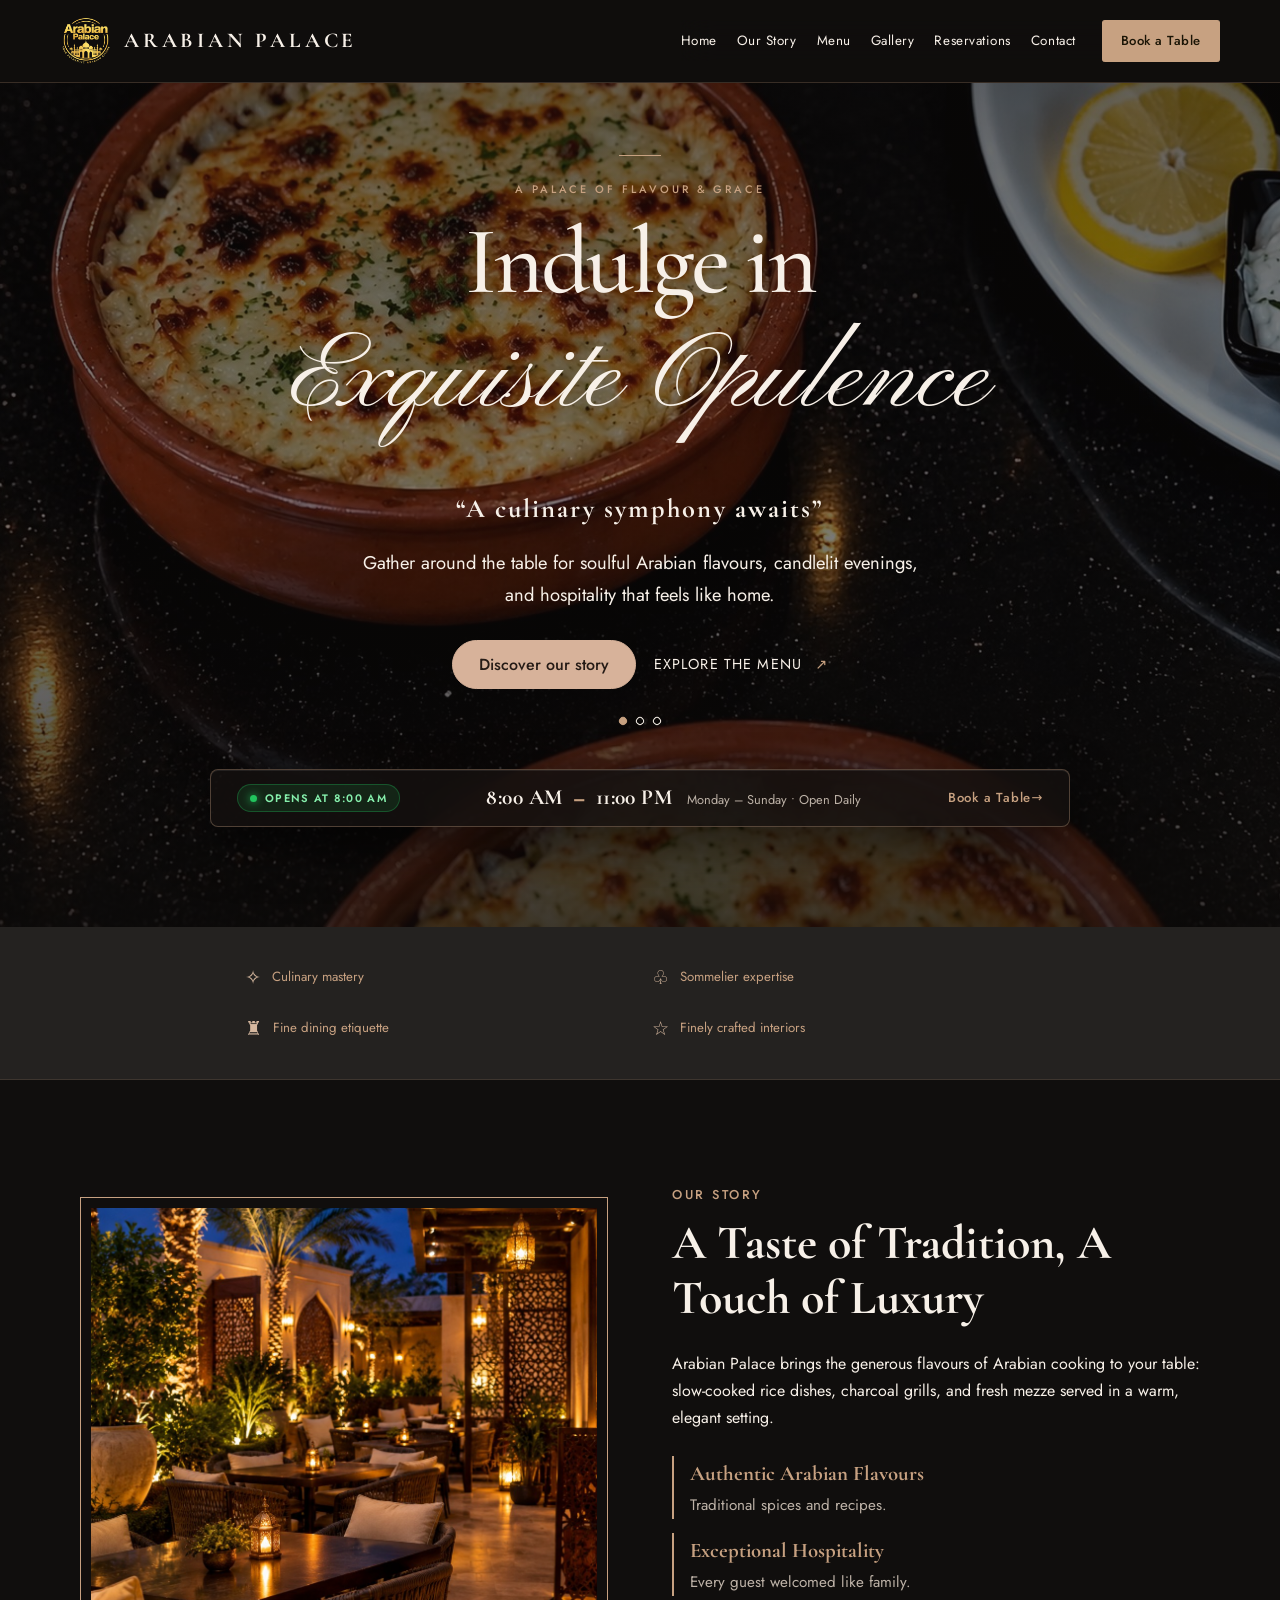
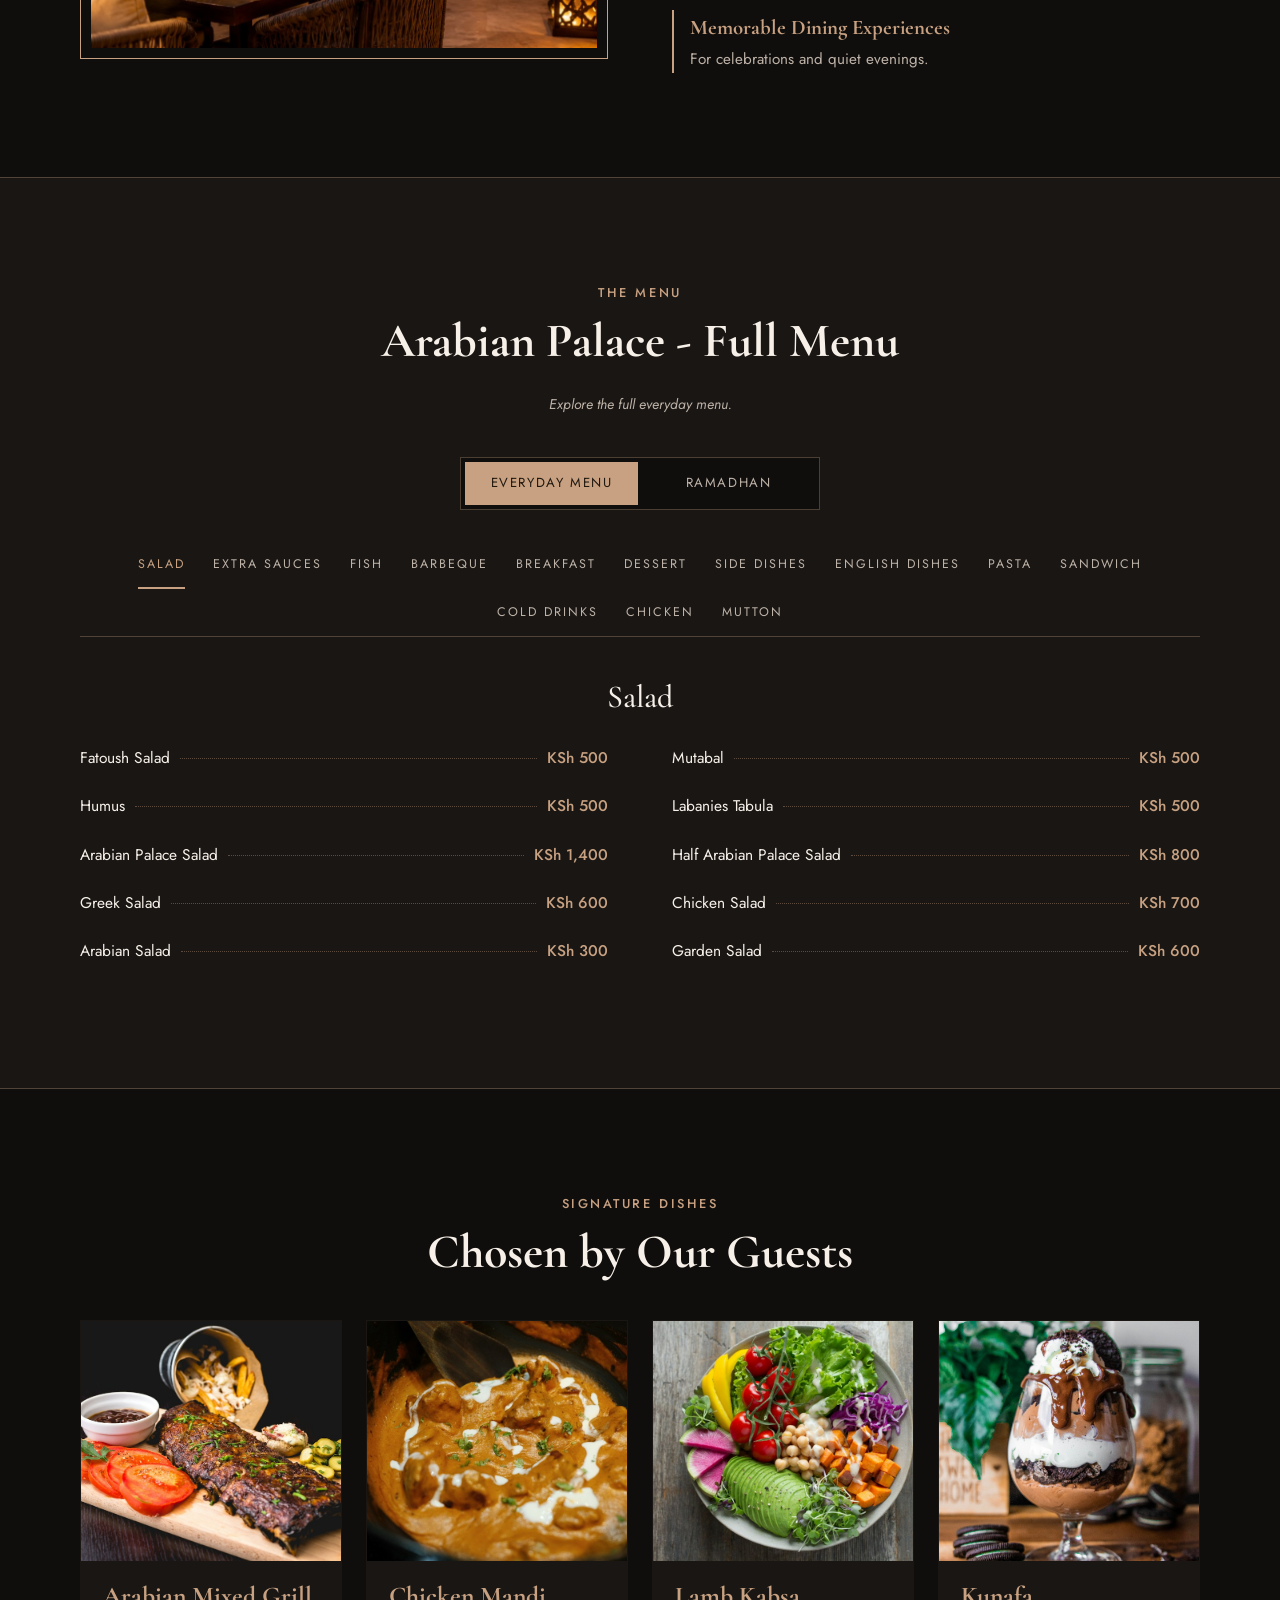
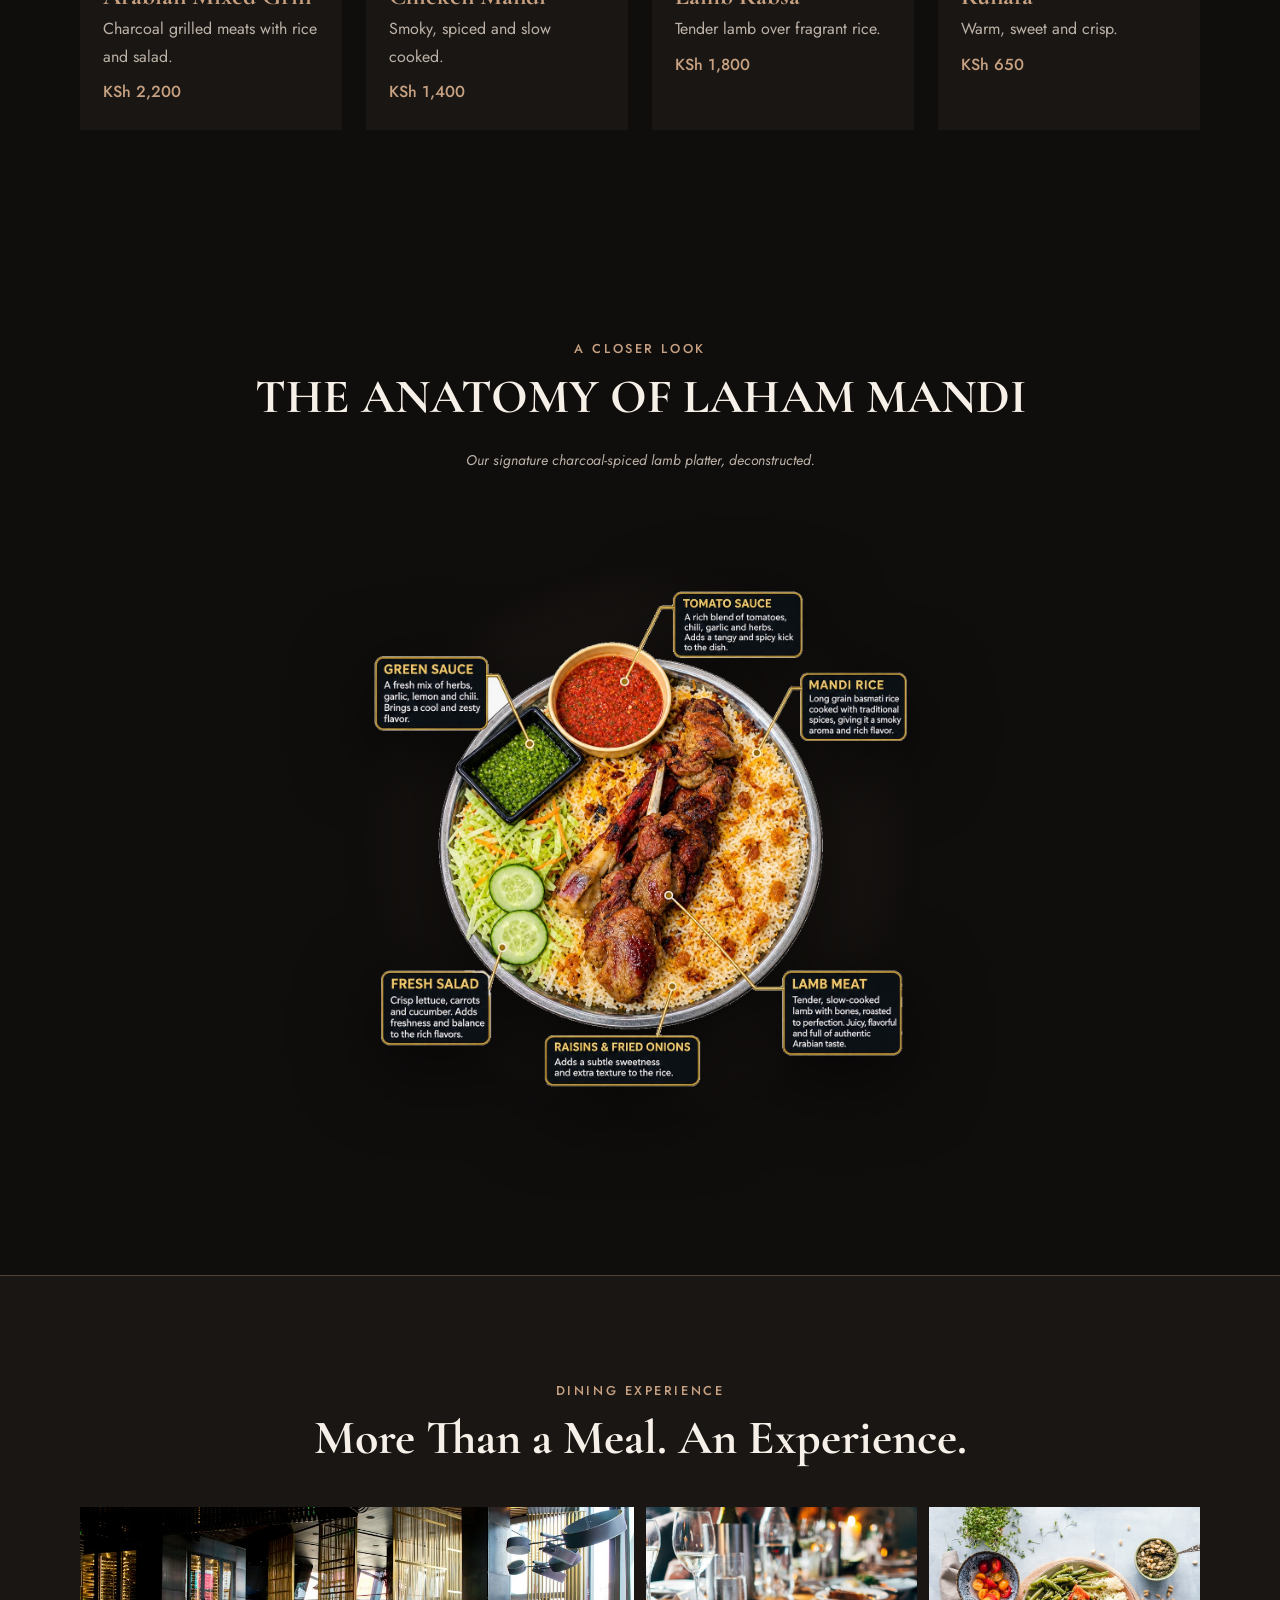
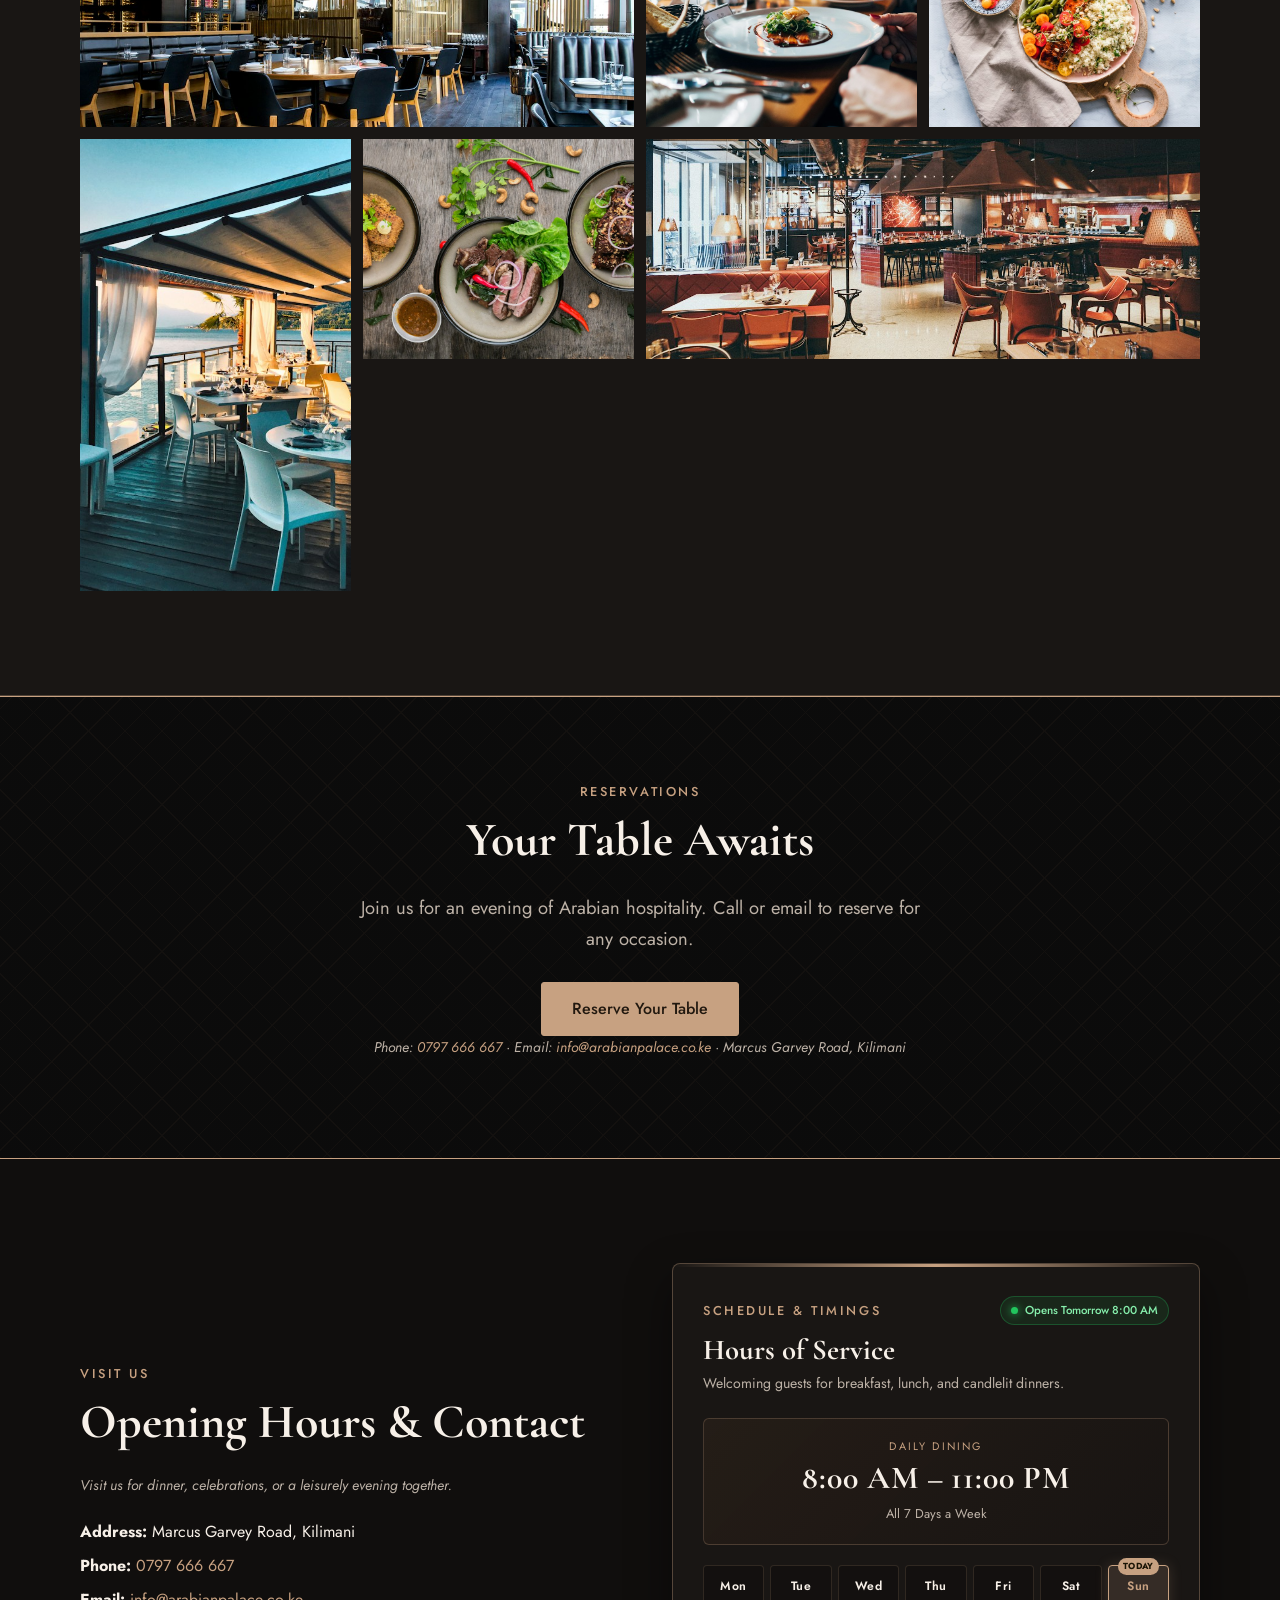
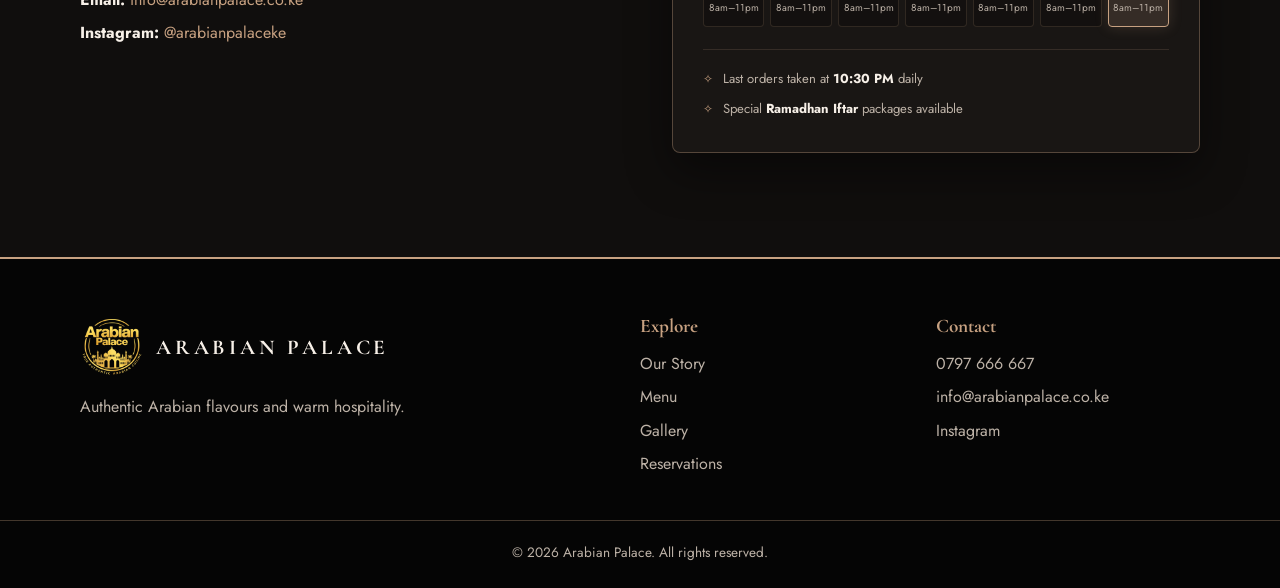
==== arabian-palace-site/index.html @ 132370c6 "Add Arabian Palace website files" ====
<!DOCTYPE html>
<html lang="en">
<head>
<meta charset="utf-8">
<meta name="viewport" content="width=device-width, initial-scale=1">
<title>Arabian Palace | Authentic Arabian Restaurant</title>
<meta name="description" content="Arabian Palace serves authentic Arabian flavours, grills and rice specialties in an elegant setting. View our menu and reserve your table.">
<link rel="preconnect" href="https://fonts.googleapis.com">
<link rel="preconnect" href="https://fonts.gstatic.com" crossorigin>
<link href="https://fonts.googleapis.com/css2?family=Cormorant+Garamond:ital,wght@0,500;0,700;1,500&family=Jost:wght@400;500&family=Pinyon+Script&display=swap" rel="stylesheet">
<link rel="stylesheet" href="style.css">
</head>
<body>

<!-- NAVIGATION (CSS-only mobile menu: checkbox + label) -->
<header class="site-header">
  <nav class="nav" aria-label="Main navigation">
    <a class="brand" href="#home" aria-label="Arabian Palace home">
      <img class="brand-logo" src="images/arabian-palace-logo.png" alt="Arabian Palace logo">
      <span class="brand-text">ARABIAN PALACE</span>
    </a>
    <input type="checkbox" id="nav-toggle" class="nav-toggle" aria-label="Toggle navigation menu">
    <label for="nav-toggle" class="burger" aria-label="Menu" aria-hidden="true"><span></span></label>
    <ul class="nav-links">
      <li><a href="#home">Home</a></li>
      <li><a href="#story">Our Story</a></li>
      <li><a href="#menu">Menu</a></li>
      <li><a href="#gallery">Gallery</a></li>
      <li><a href="#reservations">Reservations</a></li>
      <li><a href="#contact">Contact</a></li>
      <li class="nav-cta"><a class="btn" href="#reservations">Book a Table</a></li>
    </ul>
  </nav>
</header>

<main>
<!-- HERO -->
<section class="hero" id="home">
  <div class="hero-slides" aria-hidden="true">
  <img class="hero-slide is-active" src="images/hero.jpg" alt="">
  <img class="hero-slide" src="images/hero-2.jpg" alt="">
  <img class="hero-slide" src="images/hero-3.jpg" alt="">
</div>
    <source src="images/hero-background.mp4" type="video/mp4">
  </video>
  <div class="hero-content">
    <p class="eyebrow">A PALACE OF FLAVOUR &amp; GRACE</p>
    <h1>Indulge in <span>Exquisite Opulence</span></h1>
    <p class="hero-subtitle">“A culinary symphony awaits”</p>
    <p class="lead">Gather around the table for soulful Arabian flavours, candlelit evenings, and hospitality that feels like home.</p>
    <div class="btn-row">
      <a class="btn" href="#story">Discover our story</a>
      <a class="text-link" href="#menu">Explore the menu <span aria-hidden="true">↗</span></a>
    </div>
    <div class="hero-pagination" role="group" aria-label="Hero slides">
    <button type="button" class="active" aria-label="Show slide 1"></button>
    <button type="button" aria-label="Show slide 2"></button>
    <button type="button" aria-label="Show slide 3"></button>
  </div>
  </div>
  <aside class="hero-hours modern-hero-hours" aria-label="Restaurant hours and current status">
    <div class="timing-top-pill">
      <span class="live-pulse" aria-hidden="true"></span>
      <span class="timing-badge-text">OPEN TODAY</span>
    </div>
    <div class="hero-timing-content">
      <span class="eyebrow">HOURS OF HOSPITALITY</span>
      <h2 class="hero-timing-clock">8:00 AM <em>&ndash;</em> 11:00 PM</h2>
      <p class="hero-timing-schedule">Monday &ndash; Sunday &bull; Open Daily</p>
      <div class="hero-timing-features">
        <span><i aria-hidden="true">✦</i> Dine-in, Takeaway &amp; Iftar</span>
        <span><i aria-hidden="true">✦</i> Kitchen closes at 10:30 PM</span>
      </div>
    </div>
    <a class="hero-timing-link" href="#reservations">Book a Table <span aria-hidden="true">&rarr;</span></a>
  </aside>
</section>

<section class="experience-strip" aria-label="The Arabian Palace experience">
  <div class="experience-inner">
    <div><span class="experience-icon" aria-hidden="true">✧</span><span>Culinary mastery</span></div>
    <div><span class="experience-icon" aria-hidden="true">♧</span><span>Sommelier expertise</span></div>
    <div><span class="experience-icon" aria-hidden="true">♜</span><span>Fine dining etiquette</span></div>
    <div><span class="experience-icon" aria-hidden="true">☆</span><span>Finely crafted interiors</span></div>
  </div>
</section>

<!-- ABOUT -->
<section class="section split" id="story">
  <div class="img-frame">
  <img class="about-photo" src="images/about.jpg" alt="Arabian Palace garden dining area lit by lanterns at night">
</div>
  <div>
    <p class="eyebrow">OUR STORY</p>
    <h2>A Taste of Tradition, A Touch of Luxury</h2>
    <p>Arabian Palace brings the generous flavours of Arabian cooking to your table: slow-cooked rice dishes, charcoal grills, and fresh mezze served in a warm, elegant setting.</p>
    <ul class="highlights">
      <li><strong>Authentic Arabian Flavours</strong><span>Traditional spices and recipes.</span></li>
      <li><strong>Exceptional Hospitality</strong><span>Every guest welcomed like family.</span></li>
      <li><strong>Memorable Dining Experiences</strong><span>For celebrations and quiet evenings.</span></li>
    </ul>
  </div>
</section>

<!-- MENU -->
<section class="section alt" id="menu">
  <div class="container">
    <header class="section-head">
      <p class="eyebrow">THE MENU</p>
      <h2 id="menu-title">Arabian Palace - Full Menu</h2>
      <p class="note" id="menu-description">Explore the full everyday menu.</p>
    </header>
    <div class="menu-mode-switch" role="group" aria-label="Choose a menu">
      <button type="button" data-menu-mode="everyday" aria-pressed="true">Everyday Menu</button>
      <button type="button" data-menu-mode="ramadan" aria-pressed="false">RAMADHAN</button>
    </div>
    <nav class="menu-category-nav" aria-label="Menu categories"></nav>
    <div class="menu-categories"></div>
  </div>
</section>

<!-- SIGNATURE DISHES -->
<section class="section" id="signature">
  <div class="container">
    <header class="section-head">
      <p class="eyebrow">SIGNATURE DISHES</p>
      <h2>Chosen by Our Guests</h2>
    </header>
    <div class="cards">
      <article class="card" data-tilt tabindex="0" role="button" aria-haspopup="dialog" aria-label="View Arabian Mixed Grill details"><div class="ph img-d1" role="img" aria-label="Arabian mixed grill platter"></div><div class="card-body"><h3>Arabian Mixed Grill</h3><p>Charcoal grilled meats with rice and salad.</p><span class="price">KSh 2,200</span></div></article>
      <article class="card" data-tilt tabindex="0" role="button" aria-haspopup="dialog" aria-label="View Chicken Mandi details"><div class="ph img-d2" role="img" aria-label="Chicken mandi on spiced rice"></div><div class="card-body"><h3>Chicken Mandi</h3><p>Smoky, spiced and slow cooked.</p><span class="price">KSh 1,400</span></div></article>
      <article class="card" data-tilt tabindex="0" role="button" aria-haspopup="dialog" aria-label="View Lamb Kabsa details"><div class="ph img-d3" role="img" aria-label="Lamb kabsa with nuts"></div><div class="card-body"><h3>Lamb Kabsa</h3><p>Tender lamb over fragrant rice.</p><span class="price">KSh 1,800</span></div></article>
      <article class="card" data-tilt tabindex="0" role="button" aria-haspopup="dialog" aria-label="View Kunafa details"><div class="ph img-d4" role="img" aria-label="Kunafa dessert with pistachio"></div><div class="card-body"><h3>Kunafa</h3><p>Warm, sweet and crisp.</p><span class="price">KSh 650</span></div></article>
    </div>
  </div>
</section>

<!-- LAHAM MANDI ANATOMY -->
<section class="section anatomy-section" id="anatomy">
  <div class="container center">
    <header class="section-head">
      <p class="eyebrow">A CLOSER LOOK</p>
      <h2>THE ANATOMY OF LAHAM MANDI</h2>
      <p class="note">Our signature charcoal-spiced lamb platter, deconstructed.</p>
    </header>
    <div class="anatomy-showcase">
  <figure class="anatomy-art">
    <img id="platter" src="images/laham-mandi-anatomy.png" alt="Anatomy of a laham mandi platter, highlighting its lamb, rice, sauces, salad, raisins and fried onions" draggable="false">
  </figure>
</div>
</section>

<dialog class="dish-dialog" aria-labelledby="dish-dialog-title">
  <button class="dish-dialog-close" type="button" aria-label="Close dish details">&times;</button>
  <div class="ph dish-dialog-image" role="img"></div>
  <h2 id="dish-dialog-title"></h2>
  <p class="dish-dialog-description"></p>
  <p class="price dish-dialog-price"></p>
</dialog>

<!-- GALLERY -->
<section class="section alt" id="gallery">
  <div class="container">
    <header class="section-head">
      <p class="eyebrow">DINING EXPERIENCE</p>
      <h2>More Than a Meal. An Experience.</h2>
    </header>
    <div class="gallery">
      <div class="ph g-wide img-g1" role="img" aria-label="Restaurant interior"></div>
      <div class="ph img-g2" role="img" aria-label="Table setting"></div>
      <div class="ph img-g3" role="img" aria-label="Signature food presentation"></div>
      <div class="ph g-tall img-g4" role="img" aria-label="Group dining"></div>
      <div class="ph img-g5" role="img" aria-label="Arabic coffee and dates"></div>
      <div class="ph g-wide img-g6" role="img" aria-label="Decorative hospitality details"></div>
    </div>
  </div>
</section>

<!-- RESERVATIONS -->
<section class="reserve" id="reservations">
  <div class="container center">
    <p class="eyebrow">RESERVATIONS</p>
    <h2>Your Table Awaits</h2>
    <p class="lead">Join us for an evening of Arabian hospitality. Call or email to reserve for any occasion.</p>
    <!-- EDIT: replace the phone number below (keep the tel: prefix) -->
    <a class="btn" href="tel:+254797666667">Reserve Your Table</a>
    <p class="note">Phone: <a href="tel:+254797666667">0797 666 667</a> &middot; Email: <a href="mailto:info@arabianpalace.co.ke">info@arabianpalace.co.ke</a> &middot; Marcus Garvey Road, Kilimani</p>
  </div>
</section>

<!-- HOURS & CONTACT -->
<section class="section" id="contact">
  <div class="container split">
    <div>
      <p class="eyebrow">VISIT US</p>
      <h2>Opening Hours &amp; Contact</h2>
      <p class="note">Visit us for dinner, celebrations, or a leisurely evening together.</p>
      <address>
        <p><strong>Address:</strong> Marcus Garvey Road, Kilimani</p>
        <p><strong>Phone:</strong> <a href="tel:+254797666667">0797 666 667</a></p>
        <p><strong>Email:</strong> <a href="mailto:info@arabianpalace.co.ke">info@arabianpalace.co.ke</a></p>
        <p><strong>Instagram:</strong> <a href="https://www.instagram.com/arabianpalaceke/" rel="noopener">@arabianpalaceke</a></p>
      </address>
      <!-- OPTIONAL MAP: paste your Google Maps "Embed a map" iframe here -->
    </div>
    <div class="modern-timing-card" aria-label="Opening hours schedule">
      <div class="timing-card-header">
        <div class="timing-header-status">
          <span class="eyebrow">SCHEDULE &amp; TIMINGS</span>
          <div class="live-status-badge">
            <span class="live-pulse" aria-hidden="true"></span>
            <span id="timing-status-label">Open Today</span>
          </div>
        </div>
        <h3>Hours of Service</h3>
        <p class="timing-card-subtitle">Welcoming guests for breakfast, lunch, and candlelit dinners.</p>
      </div>

      <div class="timing-main-banner">
        <div class="timing-banner-inner">
          <span class="timing-banner-eyebrow">DAILY DINING</span>
          <div class="timing-banner-time">8:00 AM &ndash; 11:00 PM</div>
          <span class="timing-banner-days">All 7 Days a Week</span>
        </div>
      </div>

      <div class="timing-days-grid" id="timingDaysGrid" aria-label="Weekly schedule">
        <div class="timing-day-item" data-day="1"><span class="day-abbr">Mon</span><span class="day-hrs">8am&ndash;11pm</span></div>
        <div class="timing-day-item" data-day="2"><span class="day-abbr">Tue</span><span class="day-hrs">8am&ndash;11pm</span></div>
        <div class="timing-day-item" data-day="3"><span class="day-abbr">Wed</span><span class="day-hrs">8am&ndash;11pm</span></div>
        <div class="timing-day-item" data-day="4"><span class="day-abbr">Thu</span><span class="day-hrs">8am&ndash;11pm</span></div>
        <div class="timing-day-item" data-day="5"><span class="day-abbr">Fri</span><span class="day-hrs">8am&ndash;11pm</span></div>
        <div class="timing-day-item" data-day="6"><span class="day-abbr">Sat</span><span class="day-hrs">8am&ndash;11pm</span></div>
        <div class="timing-day-item" data-day="0"><span class="day-abbr">Sun</span><span class="day-hrs">8am&ndash;11pm</span></div>
      </div>

      <div class="timing-card-notes">
        <div class="timing-note-row"><span class="gold-star" aria-hidden="true">✧</span><span>Last orders taken at <strong>10:30 PM</strong> daily</span></div>
        <div class="timing-note-row"><span class="gold-star" aria-hidden="true">✧</span><span>Special <strong>Ramadhan Iftar</strong> packages available</span></div>
      </div>
    </div>
  </div>
</section>
</main>

<!-- FOOTER -->
<footer class="site-footer">
  <div class="container foot-grid">
    <div><a class="brand foot-brand" href="#home" aria-label="Arabian Palace home"><img class="brand-logo" src="images/arabian-palace-logo.png" alt="Arabian Palace logo"><span class="brand-text">ARABIAN PALACE</span></a><p>Authentic Arabian flavours and warm hospitality.</p></div>
    <nav aria-label="Footer"><h3>Explore</h3><a href="#story">Our Story</a><a href="#menu">Menu</a><a href="#gallery">Gallery</a><a href="#reservations">Reservations</a></nav>
    <div><h3>Contact</h3><a href="tel:+254797666667">0797 666 667</a><a href="mailto:info@arabianpalace.co.ke">info@arabianpalace.co.ke</a><a href="https://www.instagram.com/arabianpalaceke/" rel="noopener">Instagram</a></div>
  </div>
  <p class="copy">&copy; 2026 Arabian Palace. All rights reserved.</p>
</footer>

<script src="menu.js">;
console.log("NAV_RECT:" + JSON.stringify(document.querySelector(".nav").getBoundingClientRect()));
console.log("BRAND_RECT:" + JSON.stringify(document.querySelector(".brand").getBoundingClientRect()));
</script>

<script src="menu.js"></script>
<!-- <script src="spin.js"></script> -->
<script>
  const navToggle = document.querySelector('#nav-toggle');
  const heroSlides = [...document.querySelectorAll('.hero-slide')];
  const heroDots = [...document.querySelectorAll('.hero-pagination button')];
  const heroStill = matchMedia('(prefers-reduced-motion: reduce)').matches;
  let heroIndex = 0, heroTimer;

  function showHeroSlide(i) {
    heroIndex = (i + heroSlides.length) % heroSlides.length;
    heroSlides.forEach((s, n) => s.classList.toggle('is-active', n === heroIndex));
    heroDots.forEach((d, n) => {
      d.classList.toggle('active', n === heroIndex);
      d.setAttribute('aria-current', String(n === heroIndex));
    });
  }
  function startHero() {
    clearInterval(heroTimer);
    if (!heroStill) heroTimer = setInterval(() => showHeroSlide(heroIndex + 1), 6000);
  }
  heroDots.forEach((d, n) => d.addEventListener('click', () => { showHeroSlide(n); startHero(); }));
  startHero();

  document.querySelectorAll('.nav a').forEach((link) => {
    link.addEventListener('click', () => {
      navToggle.checked = false;
    });
  });

  document.addEventListener('click', (event) => {
    if (navToggle.checked && !event.target.closest('.nav')) {
      navToggle.checked = false;
    }
  });

  // Dynamic modern timing rendering
  const todayIndex = new Date().getDay();
  const activeDayChip = document.querySelector(`.timing-day-item[data-day="${todayIndex}"]`);
  if (activeDayChip) {
    activeDayChip.classList.add('is-today');
    const badge = document.createElement('span');
    badge.className = 'today-pill';
    badge.textContent = 'Today';
    activeDayChip.appendChild(badge);
  }

  const currentHour = new Date().getHours();
  const statusLabel = document.querySelector('#timing-status-label');
  const heroBadge = document.querySelector('.timing-badge-text');
  if (currentHour >= 8 && currentHour < 23) {
    if (statusLabel) statusLabel.textContent = 'Open Now • Closes 11 PM';
    if (heroBadge) heroBadge.textContent = 'OPEN NOW • CLOSES 11 PM';
  } else {
    if (statusLabel) statusLabel.textContent = 'Opens Tomorrow 8:00 AM';
    if (heroBadge) heroBadge.textContent = 'OPENS AT 8:00 AM';
  }

  const dishDialog = document.querySelector('.dish-dialog');
  const dialogImage = dishDialog.querySelector('.dish-dialog-image');
  const dialogTitle = dishDialog.querySelector('#dish-dialog-title');
  const dialogDescription = dishDialog.querySelector('.dish-dialog-description');
  const dialogPrice = dishDialog.querySelector('.dish-dialog-price');

  function openDishDialog(card) {
    const cardImage = card.querySelector('.ph');
    const imageClass = [...cardImage.classList].find((className) => className.startsWith('img-d'));

    dialogImage.className = `ph dish-dialog-image ${imageClass}`;
    dialogImage.setAttribute('aria-label', cardImage.getAttribute('aria-label'));
    dialogTitle.textContent = card.querySelector('h3').textContent;
    dialogDescription.textContent = card.querySelector('.card-body p').textContent;
    dialogPrice.textContent = card.querySelector('.price').textContent;
    dishDialog.showModal(); // the dish does a full turn when it opens, then can be dragged
  }

  document.querySelectorAll('#signature .card').forEach((card) => {
    card.addEventListener('click', () => openDishDialog(card));
    card.addEventListener('keydown', (event) => {
      if (event.key === 'Enter' || event.key === ' ') {
        event.preventDefault();
        openDishDialog(card);
      }
    });
  });

  dishDialog.querySelector('.dish-dialog-close').addEventListener('click', () => dishDialog.close());
  dishDialog.addEventListener('click', (event) => {
    if (event.target === dishDialog) dishDialog.close();
  });
  dishDialog.addEventListener('keydown', (event) => {
    if (event.key === 'Escape') {
      event.preventDefault();
      dishDialog.close();
    }
  });

  const tiltItems = document.querySelectorAll('[data-tilt]');
  const prefersReducedMotion = window.matchMedia('(prefers-reduced-motion: reduce)').matches;

  if (!prefersReducedMotion) {
    tiltItems.forEach((item) => {
      item.addEventListener('pointermove', (event) => {
        if (event.pointerType !== 'mouse') return;

        const bounds = item.getBoundingClientRect();
        const horizontal = (event.clientX - bounds.left) / bounds.width - 0.5;
        const vertical = (event.clientY - bounds.top) / bounds.height - 0.5;
        item.style.setProperty('--tilt-x', `${vertical * -6}deg`);
        item.style.setProperty('--tilt-y', `${horizontal * 6}deg`);
        item.classList.add('is-tilting');
      });

      item.addEventListener('pointerleave', () => {
        item.classList.remove('is-tilting');
        item.style.removeProperty('--tilt-x');
        item.style.removeProperty('--tilt-y');
      });
    });
  }
</script>

</body>
</html>
---- arabian-palace-site/style.css ----
/* ==========================================================
   ARABIAN PALACE: style.css (mobile-first, no JavaScript)
   1 Tokens  2 Base  3 Images  4 Nav  5 Hero  6 Sections
   7 Menu  8 Cards  9 Gallery  10 Reserve  11 Contact
   12 Footer  13 Breakpoints  14 Motion
   ========================================================== */

/* 1. TOKENS */
:root{
  --bg:#100e0d; --bg2:#191614; --gold:#c7a181; --gold-deep:#72543d;
  --cream:#f7f0e8; --muted:#bdb2a7; --line:rgba(199,161,129,.32);
  --serif:'Cormorant Garamond',Georgia,'Times New Roman',serif;
  --sans:'Jost',system-ui,-apple-system,'Segoe UI',Roboto,sans-serif;
  --nav-h:82px;
}

/* 2. BASE */
*,*::before,*::after{box-sizing:border-box}
html{scroll-behavior:smooth;scroll-padding-top:var(--nav-h);overflow-x:hidden}
body{margin:0;background:var(--bg);color:var(--cream);font-family:var(--sans);font-size:1rem;line-height:1.7;overflow-x:hidden}
h1,h2,h3,h4{font-family:var(--serif);font-weight:700;line-height:1.15;margin:0 0 .5em}
h1{font-size:clamp(2.8rem,7.8vw,6rem);font-weight:500;letter-spacing:-.035em}
h2{font-size:clamp(2rem,6vw,3rem)}
h3{font-size:1.6rem;color:var(--gold)}
p{margin:0 0 1em}
a{color:var(--gold);text-decoration:none}
a:hover{color:var(--cream)}
:focus-visible{outline:3px solid var(--gold);outline-offset:3px}
.container{width:min(1120px,100% - 40px);margin-inline:auto}
.center{text-align:center}
.eyebrow{color:var(--gold);letter-spacing:.2em;font-size:.8rem;font-weight:500;margin-bottom:.8em}
.lead{color:var(--muted);font-size:1.15rem;max-width:36rem}
.note{color:var(--muted);font-size:.88rem;font-style:italic}
.btn{display:inline-block;background:var(--gold);color:#21180f;font-weight:500;padding:12px 30px;border:1px solid var(--gold);border-radius:3px;transition:background .25s,color .25s,transform .25s;text-align:center}
.btn:hover{background:var(--cream);border-color:var(--cream);color:#21180f;transform:translateY(-2px)}
.btn-outline{background:transparent;color:var(--cream);border-color:var(--gold)}
.btn-outline:hover{background:var(--gold);border-color:var(--gold)}
.btn-row{display:flex;flex-direction:column;align-items:center;gap:18px;margin-top:30px}
.text-link{color:var(--cream);font-size:.9rem;letter-spacing:.08em;text-transform:uppercase}
.text-link span{color:var(--gold);margin-left:8px}

/* 3. IMAGES: put photos in /images with these names. Gradients show until then. */
.ph{background-size:cover;background-position:center;background-color:var(--bg2);min-height:220px;transition:transform .6s ease}
.img-hero{background-image:linear-gradient(180deg,rgba(12,10,9,.56),rgba(12,10,9,.38) 43%,rgba(12,10,9,.7)),url("images/hero.jpg"),radial-gradient(circle at 50% 30%,#493321,#100e0d 70%)}
.img-about{background-image:url("images/about.jpg"),linear-gradient(135deg,#2a2112,#151515);min-height:380px}
.img-d1{background-image:url("images/dish1.jpg"),linear-gradient(135deg,#3a2d12,#151515)}
.img-d2{background-image:url("images/dish2.jpg"),linear-gradient(135deg,#33270f,#151515)}
.img-d3{background-image:url("images/dish3.jpg"),linear-gradient(135deg,#2d230e,#151515)}
.img-d4{background-image:url("images/dish4.jpg"),linear-gradient(135deg,#3d2f14,#151515)}
.img-g1{background-image:url("images/gallery1.jpg"),linear-gradient(135deg,#33270f,#151515)}
.img-g2{background-image:url("images/gallery2.jpg"),linear-gradient(135deg,#2a2112,#1c1c1c)}
.img-g3{background-image:url("images/gallery3.jpg"),linear-gradient(135deg,#3a2d12,#151515)}
.img-g4{background-image:url("images/gallery4.jpg"),linear-gradient(135deg,#2d230e,#151515)}
.img-g5{background-image:url("images/gallery5.jpg"),linear-gradient(135deg,#3d2f14,#1c1c1c)}
.img-g6{background-image:url("images/gallery6.jpg"),linear-gradient(135deg,#33270f,#151515)}

/* 4. NAVIGATION */
.site-header{position:sticky;top:0;z-index:50;background:rgba(16,14,13,.96);border-bottom:1px solid rgba(199,161,129,.22);backdrop-filter:blur(16px)}
.nav{width:min(1160px,100% - 40px);margin-inline:auto;height:var(--nav-h);display:flex;justify-content:space-between;align-items:center;position:relative}
.brand{display:flex;align-items:center;gap:12px;color:var(--cream);text-decoration:none;flex-shrink:0;transition:opacity .25s ease}
.brand:hover{opacity:.9;color:var(--cream)}
.brand-logo{display:block;width:52px;height:52px;object-fit:contain;mix-blend-mode:screen}
.brand-text{font-family:var(--serif);font-size:1.32rem;font-weight:700;letter-spacing:.18em;color:var(--cream);text-transform:uppercase;line-height:1;white-space:nowrap}
.nav-toggle{position:absolute;opacity:0;right:0;width:44px;height:44px;z-index:2;cursor:pointer}
.burger{width:44px;height:44px;display:grid;place-items:center;cursor:pointer;border:1px solid var(--line);border-radius:2px;background:rgba(16,14,13,.6)}
.burger span,.burger span::before,.burger span::after{display:block;width:22px;height:2px;background:var(--gold);content:"";position:relative;transition:all .25s ease}
.burger span::before{position:absolute;top:-7px}
.burger span::after{position:absolute;top:7px}
.nav-toggle:focus-visible + .burger{outline:3px solid var(--gold)}
.nav-links{display:none;list-style:none;margin:0;padding:18px 24px 26px;position:absolute;top:var(--nav-h);left:-20px;right:-20px;background:rgba(18,15,14,.98);backdrop-filter:blur(16px);border-bottom:1px solid var(--gold);flex-direction:column;gap:4px;box-shadow:0 20px 40px rgba(0,0,0,.6)}
.nav-toggle:checked ~ .nav-links{display:flex}
.nav-links li{width:100%}
.nav-links a{display:block;padding:11px 0;color:var(--cream);font-size:1rem;border-bottom:1px solid rgba(199,161,129,.15)}
.nav-links a:not(.btn){position:relative}
.nav-links a:not(.btn):hover{color:var(--gold)}
.nav-cta{margin-top:12px;border-bottom:none}
.nav-cta .btn{display:block;width:100%;color:#1a1405;padding:12px;font-size:.95rem;text-align:center}

/* 5. HERO (dark overlay baked into .img-hero for readable text) */
.hero{position:relative;isolation:isolate;min-height:min(820px,calc(100svh - var(--nav-h)));display:flex;flex-direction:column;align-items:center;justify-content:center;text-align:center;padding:72px 24px 100px;overflow:visible}
.hero-bg{position:absolute;z-index:-2;inset:0;width:100%;height:100%;object-fit:cover;object-position:center;background-size:cover;background-position:center;pointer-events:none}
.hero::before{content:"";position:absolute;z-index:-1;inset:0;pointer-events:none;background:linear-gradient(180deg,rgba(12,10,9,.56),rgba(12,10,9,.38) 43%,rgba(12,10,9,.7))}
.hero-content{position:relative;z-index:1;width:min(850px,100%);animation:rise 1s ease both}
.hero .lead{margin-inline:auto;color:var(--cream)}
.hero-content::before{content:"";display:block;width:42px;height:1px;background:var(--gold);margin:0 auto 24px}
.hero h1 span{display:block;font-family:'Pinyon Script',var(--serif);font-size:1.13em;font-weight:400;letter-spacing:0}
.hero-subtitle{margin:-3px 0 15px;font-family:var(--serif);font-size:clamp(1.2rem,2.4vw,1.65rem);font-weight:700;letter-spacing:.08em}
.hero .eyebrow{font-size:.68rem;letter-spacing:.27em}
.hero .btn{min-width:162px;border-radius:999px;background:#d7b29a;border-color:#d7b29a;color:#251b16;padding:10px 26px}
.hero-pagination{display:flex;justify-content:center;gap:9px;margin-top:28px}
.hero-pagination span{width:8px;height:8px;border:1px solid var(--cream);border-radius:50%;transform:rotate(45deg)}
.hero-pagination .active{background:var(--gold);border-color:var(--gold)}
.modern-hero-hours{position:absolute;z-index:2;right:max(4vw,calc((100vw - 1160px)/2));bottom:28px;width:310px;padding:22px 24px;background:rgba(20,17,15,.82);backdrop-filter:blur(20px);-webkit-backdrop-filter:blur(20px);color:var(--cream);border:1px solid rgba(199,161,129,.35);border-radius:8px;box-shadow:0 20px 48px rgba(0,0,0,.55),inset 0 1px 0 rgba(255,255,255,.08);text-align:left;transition:transform .3s ease,border-color .3s ease,box-shadow .3s ease}
.modern-hero-hours:hover{border-color:var(--gold);transform:translateY(-3px);box-shadow:0 24px 56px rgba(0,0,0,.65),0 0 20px rgba(199,161,129,.15)}
.timing-top-pill{display:inline-flex;align-items:center;gap:8px;padding:4px 12px;border-radius:999px;background:rgba(34,197,94,.12);border:1px solid rgba(34,197,94,.3);margin-bottom:14px}
.live-pulse{width:7px;height:7px;border-radius:50%;background:#22c55e;box-shadow:0 0 8px #22c55e;animation:pulse-dot 2s infinite}
@keyframes pulse-dot{0%{transform:scale(.95);box-shadow:0 0 0 0 rgba(34,197,94,.7)}70%{transform:scale(1);box-shadow:0 0 0 7px rgba(34,197,94,0)}100%{transform:scale(.95);box-shadow:0 0 0 0 rgba(34,197,94,0)}}
.timing-badge-text{font-size:.68rem;font-weight:600;letter-spacing:.12em;color:#86efac}
.hero-timing-content .eyebrow{font-size:.65rem;letter-spacing:.22em;color:var(--gold);margin-bottom:6px}
.hero-timing-clock{font-family:var(--serif);font-size:1.55rem;font-weight:700;letter-spacing:.02em;color:var(--cream);margin:0 0 4px;line-height:1.15}
.hero-timing-clock em{font-style:normal;font-size:1rem;color:var(--gold);margin:0 4px;font-family:var(--sans)}
.hero-timing-schedule{font-size:.8rem;color:var(--muted);margin:0 0 14px}
.hero-timing-features{display:flex;flex-direction:column;gap:6px;padding:12px 0;border-top:1px solid rgba(199,161,129,.18);border-bottom:1px solid rgba(199,161,129,.18);margin-bottom:14px;font-size:.76rem;color:var(--muted)}
.hero-timing-features span{display:flex;align-items:center;gap:8px}
.hero-timing-features i{font-style:normal;color:var(--gold);font-size:.65rem}
.hero-timing-link{display:flex;justify-content:space-between;align-items:center;font-size:.82rem;font-weight:500;letter-spacing:.06em;color:var(--gold);transition:color .2s,transform .2s}
.hero-timing-link:hover{color:var(--cream);transform:translateX(3px)}
.experience-strip{position:relative;z-index:1;margin-top:0;padding:34px 24px;background:#242220;border-bottom:1px solid rgba(199,161,129,.15)}
.experience-inner{width:min(790px,100%);display:grid;grid-template-columns:repeat(2,1fr);gap:18px 24px;margin-inline:auto;color:var(--gold);font-size:.83rem}
.experience-inner>div{display:flex;align-items:center;gap:11px;white-space:nowrap}
.experience-icon{font-size:1.2rem;color:#d6b89f}
.hero-content>.eyebrow{font-family:var(--sans);font-size:.68rem;letter-spacing:.27em;text-transform:uppercase;margin-bottom:.8em}

/* 6. SECTIONS */
.section{padding:72px 0}
.section.alt{background:var(--bg2);border-block:1px solid var(--line)}
.section-head{text-align:center;margin-bottom:40px}
.split{width:min(1120px,100% - 40px);margin-inline:auto;display:grid;gap:36px;align-items:center}
.container.split{width:min(1120px,100% - 40px)}
.img-frame{border:1px solid var(--gold);padding:10px;overflow:hidden}
.img-frame .ph{overflow:hidden}
.img-frame:hover .ph{transform:scale(1.04)}
.highlights{list-style:none;padding:0;margin:24px 0 0;display:grid;gap:14px}
.highlights li{border-left:2px solid var(--gold);padding-left:16px}
.highlights strong{display:block;font-family:var(--serif);font-size:1.3rem;color:var(--gold)}
.highlights span{color:var(--muted);font-size:.95rem}

/* 7. MENU */
.menu-mode-switch{display:grid;grid-template-columns:repeat(2,minmax(0,1fr));gap:4px;width:min(360px,100%);margin:0 auto 32px;padding:4px;border:1px solid var(--line);background:var(--bg)}
.menu-mode-switch button{padding:10px 16px;border:0;background:transparent;color:var(--muted);font:inherit;font-size:.82rem;letter-spacing:.12em;text-transform:uppercase;cursor:pointer;transition:background .2s,color .2s}
.menu-mode-switch button[aria-pressed="true"]{background:var(--gold);color:#21180f}
.menu-search-label{position:absolute;width:1px;height:1px;overflow:hidden;clip:rect(0 0 0 0)}
.menu-search{display:block;width:100%;padding:12px 2px;border:0;border-bottom:1px solid var(--line);background:transparent;color:var(--cream);font:inherit;border-radius:0}
.menu-search::placeholder{color:var(--muted)}
.menu-search:focus{outline:none;border-bottom-color:var(--gold)}
.menu-category-nav{display:flex;gap:30px;overflow-x:auto;margin:28px 0 0;border-bottom:1px solid var(--line);scrollbar-width:none;transition:opacity .2s}
.menu-category-nav::-webkit-scrollbar{display:none}
.menu-category-nav.is-searching{opacity:.35}
.menu-category-nav button{flex:none;margin-bottom:-1px;padding:12px 0;border:0;border-bottom:2px solid transparent;background:none;color:var(--muted);font:inherit;font-size:.78rem;letter-spacing:.16em;text-transform:uppercase;cursor:pointer;transition:color .2s,border-color .2s}
.menu-category-nav button:hover{color:var(--cream)}
.menu-category-nav button[aria-pressed="true"]{color:var(--gold);border-bottom-color:var(--gold)}
.menu-status{min-height:1.4em;margin:14px 0 0;color:var(--muted);font-size:.85rem}
.menu-empty{padding:24px 0;color:var(--muted)}
.menu-empty[hidden]{display:none}
.menu-category{padding:34px 0 8px}
.menu-category+.menu-category{border-top:1px solid var(--line)}
.menu-category-title{margin:0 0 18px;font-size:2rem;color:var(--cream);text-align:center;font-weight:500}
.menu-items{display:grid;grid-template-columns:repeat(2,minmax(0,1fr));column-gap:64px;list-style:none;margin:0;padding:0}
.menu-item{display:flex;align-items:baseline;gap:10px;padding:11px 0;font-size:.97rem}
.menu-item-name{color:var(--cream)}
.menu-item-leader{flex:1;min-width:14px;border-bottom:1px dotted rgba(199,161,129,.38);transform:translateY(-4px)}
.menu-item-price{color:var(--gold);font-weight:500;white-space:nowrap}
.menu-item-sub .menu-item-name{color:var(--muted);font-size:.88rem;padding-left:14px}
.menu-item-sub .menu-item-leader{display:none}
.menu-subheading{margin:26px 0 6px;color:var(--gold);font-family:var(--sans);font-size:.78rem;font-weight:500;letter-spacing:.18em;text-transform:uppercase}
.menu-flavours{max-width:70ch;margin:0 0 10px;color:var(--muted);font-size:.88rem;font-style:italic}
.price{color:var(--gold);font-weight:500;white-space:nowrap}

/* 8. SIGNATURE CARDS */
.cards{display:grid;gap:24px}
.card{background:var(--bg2);border:1px solid transparent;overflow:hidden;transition:border-color .3s,transform .25s ease-out,box-shadow .3s}
.card:hover{border-color:var(--gold);transform:translateY(-4px);box-shadow:0 14px 34px rgba(0,0,0,.6)}
.card.is-tilting{border-color:var(--gold);box-shadow:0 18px 38px rgba(0,0,0,.55)}
.card .ph{height:240px}
.card:hover .ph{transform:scale(1.08)}
.card .ph{transition:transform .25s ease-out}
.card.is-tilting .ph{transform:perspective(700px) rotateX(var(--tilt-x,0deg)) rotateY(var(--tilt-y,0deg)) scale(1.08)}
.card-body{padding:20px 22px 24px;position:relative;background:var(--bg2)}
.card-body h3{margin-bottom:.2em}
.card-body p{color:var(--muted);margin-bottom:.5em}
.card[role="button"]{cursor:pointer}
.card[role="button"]:hover{transform:translateY(-7px) scale(1.025)}
.anatomy-section{position:relative;overflow:hidden}
.anatomy-showcase{display:flex;justify-content:center;align-items:center;position:relative;padding:12px 0;max-width:100%}
.anatomy-art{position:relative;margin:0 auto;max-width:min(680px,92vw);display:flex;justify-content:center;align-items:center}
.anatomy-art::before{content:"";position:absolute;inset:-15px;border-radius:50%;background:radial-gradient(circle,rgba(199,161,129,.16) 0%,rgba(199,161,129,.04) 55%,transparent 72%);pointer-events:none;z-index:0}
.anatomy-art img{display:block;width:100%;height:auto;max-height:min(66vh,600px);max-width:100%;object-fit:contain;position:relative;z-index:1;filter:drop-shadow(0 20px 40px rgba(0,0,0,.7));transition:transform .4s cubic-bezier(.16,1,.3,1),filter .4s ease}
.anatomy-art:hover img{transform:scale(1.025);filter:drop-shadow(0 28px 50px rgba(0,0,0,.85)) brightness(1.03)}
.dish-dialog{position:fixed;width:min(520px,calc(100% - 32px));max-height:min(90vh,760px);margin:auto;padding:34px;background:var(--bg2);border:1px solid var(--gold);color:var(--cream);box-shadow:0 24px 80px rgba(0,0,0,.7)}
.dish-dialog::backdrop{background:rgba(0,0,0,.78);backdrop-filter:blur(5px)}
.dish-dialog-close{position:absolute;top:10px;right:12px;width:40px;height:40px;border:1px solid var(--line);background:var(--bg);color:var(--cream);font-size:1.5rem;line-height:1;cursor:pointer}
.dish-dialog-image{height:260px;min-height:0;margin-bottom:20px}
.dish-dialog h2{font-size:2rem;color:var(--gold)}
.dish-dialog-description{color:var(--muted)}
.dish-dialog-price{margin:0}

/* 9. GALLERY */
.gallery{display:grid;grid-template-columns:repeat(2,1fr);grid-auto-rows:150px;gap:12px}
.gallery .ph{min-height:0;height:100%}
.g-wide{grid-column:span 2}
.g-tall{grid-row:span 2}
.gallery .ph:hover{transform:scale(1.02)}

/* 10. RESERVATIONS */
.reserve{padding:84px 0;text-align:center;border-block:1px solid var(--gold);
  background:linear-gradient(rgba(11,11,11,.92),rgba(11,11,11,.92)),
  repeating-linear-gradient(45deg,var(--gold-deep) 0 1px,transparent 1px 26px),
  repeating-linear-gradient(-45deg,var(--gold-deep) 0 1px,transparent 1px 26px),var(--bg)}
.reserve .lead{margin:0 auto 28px}

/* 11. CONTACT & HOURS */
address{font-style:normal;margin-top:20px}
address p{margin-bottom:.4em}
.modern-timing-card{background:var(--bg2);border:1px solid rgba(199,161,129,.35);border-radius:8px;padding:32px 30px;box-shadow:0 18px 46px rgba(0,0,0,.45);position:relative;overflow:hidden}
.modern-timing-card::before{content:"";position:absolute;top:0;left:0;right:0;height:3px;background:linear-gradient(90deg,transparent,var(--gold),transparent)}
.timing-header-status{display:flex;justify-content:space-between;align-items:center;margin-bottom:8px}
.timing-header-status .eyebrow{margin-bottom:0}
.live-status-badge{display:inline-flex;align-items:center;gap:7px;padding:4px 10px;border-radius:999px;background:rgba(34,197,94,.1);border:1px solid rgba(34,197,94,.28);font-size:.72rem;font-weight:500;color:#86efac}
.modern-timing-card h3{font-size:1.8rem;margin-bottom:6px;color:var(--cream)}
.timing-card-subtitle{color:var(--muted);font-size:.88rem;margin-bottom:22px}
.timing-main-banner{background:linear-gradient(135deg,rgba(38,30,24,.9),rgba(24,20,18,.95));border:1px solid rgba(199,161,129,.25);border-radius:6px;padding:18px 20px;margin-bottom:20px;text-align:center}
.timing-banner-eyebrow{display:block;font-size:.68rem;letter-spacing:.2em;color:var(--gold);margin-bottom:4px}
.timing-banner-time{font-family:var(--serif);font-size:2rem;font-weight:700;letter-spacing:.03em;color:var(--cream);line-height:1.1;margin-bottom:4px}
.timing-banner-days{display:inline-block;font-size:.8rem;color:var(--muted)}
.timing-days-grid{display:grid;grid-template-columns:repeat(7,1fr);gap:6px;margin-bottom:22px}
.timing-day-item{display:flex;flex-direction:column;align-items:center;justify-content:center;padding:10px 4px;border:1px solid rgba(199,161,129,.16);background:rgba(16,14,13,.6);border-radius:4px;position:relative;transition:all .25s ease}
.timing-day-item:hover{border-color:rgba(199,161,129,.4);background:rgba(199,161,129,.08)}
.timing-day-item.is-today{border-color:var(--gold);background:rgba(199,161,129,.16);box-shadow:0 0 14px rgba(199,161,129,.2)}
.day-abbr{font-size:.76rem;font-weight:600;letter-spacing:.04em;color:var(--cream);margin-bottom:2px}
.timing-day-item.is-today .day-abbr{color:var(--gold)}
.day-hrs{font-size:.63rem;color:var(--muted);white-space:nowrap}
.today-pill{position:absolute;top:-8px;background:var(--gold);color:#1a1405;font-size:.55rem;font-weight:700;letter-spacing:.05em;text-transform:uppercase;padding:1px 5px;border-radius:999px}
.timing-card-notes{display:flex;flex-direction:column;gap:8px;padding-top:18px;border-top:1px solid rgba(199,161,129,.16);font-size:.82rem;color:var(--muted)}
.timing-note-row{display:flex;align-items:center;gap:10px}
.gold-star{color:var(--gold);font-size:.75rem}
.timing-note-row strong{color:var(--cream)}
.timing-note-row a{color:var(--gold);text-decoration:underline;text-underline-offset:3px}

/* 12. FOOTER */
.site-footer{background:#050505;border-top:2px solid var(--gold);padding:56px 0 24px}
.foot-grid{display:grid;gap:32px}
.foot-grid h3{font-size:1.2rem}
.foot-brand{margin-bottom:14px}
.foot-grid .brand-logo{width:64px;height:64px}
.foot-grid a:not(.brand){display:block;color:var(--muted);padding:3px 0}
.foot-grid a:hover{color:var(--gold)}
.foot-grid p{color:var(--muted)}
.copy{text-align:center;color:var(--muted);font-size:.85rem;margin:40px 0 0;padding-top:20px;border-top:1px solid var(--line)}

/* 13. BREAKPOINTS */
@media (min-width:640px){
  .btn-row{flex-direction:row;justify-content:center}
  .menu-grid,.cards{grid-template-columns:repeat(2,1fr)}
  .gallery{grid-template-columns:repeat(3,1fr);grid-auto-rows:190px}
  .foot-grid{grid-template-columns:2fr 1fr 1fr}
}
@media (min-width:960px){
  .burger,.nav-toggle{display:none}
  .nav-links{display:flex;position:static;flex-direction:row;align-items:center;gap:20px;padding:0;background:none;border:0;box-shadow:none;white-space:nowrap}
  .nav-links li{width:auto;display:flex;align-items:center}
  .nav-links a{padding:4px 0;border-bottom:none;font-size:.84rem;letter-spacing:.04em}
  .nav-links a:not(.btn)::after{content:"";position:absolute;left:0;bottom:0;width:0;height:1px;background:var(--gold);transition:width .3s}
  .nav-links a:not(.btn):hover::after{width:100%}
  .nav-cta{margin:0 0 0 6px}
  .nav-links .btn{display:inline-block;width:auto;padding:9px 18px;font-size:.82rem;letter-spacing:.04em}
  .hero-content{width:min(850px,calc(100% - 360px));margin-right:320px}
  .split{grid-template-columns:1fr 1fr;gap:64px}
  .menu-grid{grid-template-columns:repeat(3,1fr)}
  .cards{grid-template-columns:repeat(4,1fr)}
  .gallery{grid-template-columns:repeat(4,1fr);grid-auto-rows:220px}
  .section{padding:104px 0}
}
@media (max-width:959px){
  .experience-inner{padding-right:0}
  .hero{min-height:0;padding-bottom:48px}
  .modern-hero-hours{position:relative;right:auto;bottom:auto;align-self:center;margin:36px auto 0;width:min(340px,100%)}
  .anatomy-art{max-width:min(540px,90vw)}
  .anatomy-art img{max-height:min(58vh,500px)}
  .experience-strip{margin-top:0}
}
@media (max-width:768px){
  .menu-category-content{padding:0 0 24px 20px}
  .menu-items{grid-template-columns:1fr;row-gap:4px}
  .timing-days-grid{grid-template-columns:repeat(4,1fr);gap:6px}
}
@media (max-width:600px){
  :root{--nav-h:72px}
  .nav{width:calc(100% - 32px)}
  .nav-links{left:-16px;right:-16px}
  .brand{gap:10px}
  .brand-logo{width:46px;height:46px}
  .brand-text{font-size:1.16rem;letter-spacing:.12em}
  .hero{min-height:0;padding:46px 20px 48px}
  .hero h1{font-size:clamp(2.4rem,10.5vw,3.6rem)}
  .hero-content>.eyebrow{font-size:.63rem;letter-spacing:.2em}
  .hero-subtitle{letter-spacing:.025em}
  .hero .lead{font-size:.92rem;line-height:1.6}
  .modern-hero-hours{right:auto;bottom:auto;width:min(330px,100%);padding:18px 20px}
  .anatomy-art{max-width:min(380px,94vw)}
  .anatomy-art img{max-height:min(50vh,380px)}
  .experience-strip{margin-top:0;padding:28px 20px}
  .experience-inner{grid-template-columns:1fr;gap:10px;width:100%;font-size:.8rem}
  .experience-inner>div{white-space:normal}
  .section{padding:64px 0}
  .gallery{grid-template-columns:repeat(2,minmax(0,1fr));grid-auto-rows:140px}
  .modern-timing-card{padding:22px 18px}
  .timing-banner-time{font-size:1.6rem}
  .foot-grid{gap:24px}
  .dish-dialog{padding:28px 22px}
  .dish-dialog-image{height:220px}
}
@media (max-width:480px){
  .menu-category-summary{grid-template-columns:36px 1fr auto 20px;gap:8px;padding:16px 0}
  .menu-category-number{font-size:1rem}
  .menu-category-title{font-size:1.32rem}
  .menu-category-count{font-size:.76rem}
  .menu-category-content{padding:0 0 20px 0}
}
@media (max-width:400px){
  .brand-logo{width:38px;height:38px}
  .brand-text{font-size:.98rem;letter-spacing:.08em}
  .brand{gap:8px}
}
@media (max-width:340px){
  .brand-logo{width:34px;height:34px}
  .brand-text{font-size:.88rem;letter-spacing:.05em}
  .brand{gap:6px}
}

/* 14. MOTION */
@keyframes rise{from{opacity:0;transform:translateY(24px)}to{opacity:1;transform:none}}
@media (prefers-reduced-motion:reduce){
  html{scroll-behavior:auto}
  *,*::before,*::after{animation:none!important;transition:none!important}
}

/* 15. ROCKING ROTATION (platter + dish popup) */
@keyframes plate-rock{
  0%,100%{transform:rotate(0deg)}
  25%{transform:rotate(-9deg)}
  75%{transform:rotate(9deg)}
}

/* Platter: smaller, rocks left and right and passes back through straight */
.anatomy-art{max-width:min(540px,84vw);margin:clamp(24px,4vw,56px) auto}
.anatomy-art img{max-height:none;width:100%;transition:none;animation:plate-rock 8s ease-in-out infinite}

/* Dish popup: round photo does the same rock while the details are open */
.dish-dialog-image{width:min(260px,70%);height:auto;aspect-ratio:1;border-radius:50%;border:1px solid var(--gold);margin:0 auto 24px;transition:none}
.dish-dialog[open] .dish-dialog-image{animation:plate-rock 6s ease-in-out infinite}

/* Menu tabs */
.menu-category-nav{flex-wrap:wrap;justify-content:center;overflow:visible;gap:2px 28px;margin:0 0 8px}

/* 16. HERO SLIDESHOW + CENTERED LAYOUT */
.hero-slides{position:absolute;inset:0;z-index:-2;overflow:hidden;pointer-events:none}
.hero-slide{position:absolute;inset:0;width:100%;height:100%;object-fit:cover;object-position:center;opacity:0;transition:opacity 1.4s ease}
.hero-slide.is-active{opacity:1}
/* a bit darker so white text also works over the bright table photo */
.hero::before{background:linear-gradient(180deg,rgba(12,10,9,.62),rgba(12,10,9,.5) 45%,rgba(12,10,9,.78))}

/* dots are buttons now */
.hero-pagination button{position:relative;width:8px;height:8px;padding:0;border:1px solid var(--cream);border-radius:50%;background:transparent;transform:rotate(45deg);cursor:pointer}
.hero-pagination button::after{content:"";position:absolute;inset:-9px}
.hero-pagination button.active{background:var(--gold);border-color:var(--gold)}

/* words truly centered; hours become a slim bar underneath */
.hero-content{width:min(850px,100%);margin-right:0}
.modern-hero-hours{position:relative;right:auto;bottom:auto;align-self:center;width:min(860px,100%);margin:44px auto 0;padding:14px 26px;display:flex;align-items:center;justify-content:space-between;gap:12px 28px;flex-wrap:wrap}
.modern-hero-hours:hover{transform:none}
.modern-hero-hours .timing-top-pill{margin:0}
.modern-hero-hours .hero-timing-content{display:flex;align-items:baseline;gap:4px 14px;flex-wrap:wrap}
.modern-hero-hours .hero-timing-content .eyebrow,
.modern-hero-hours .hero-timing-features{display:none}
.modern-hero-hours .hero-timing-clock{font-size:1.35rem;margin:0}
.modern-hero-hours .hero-timing-schedule{margin:0}
@media (max-width:700px){
  .modern-hero-hours{flex-direction:column;text-align:center;gap:10px;padding:18px 20px}
  .modern-hero-hours .hero-timing-content{flex-direction:column;align-items:center}
}

.img-about{min-height:440px;background-position:center 55%}
.about-photo{display:block;width:100%;height:440px;object-fit:cover;object-position:center 55%}
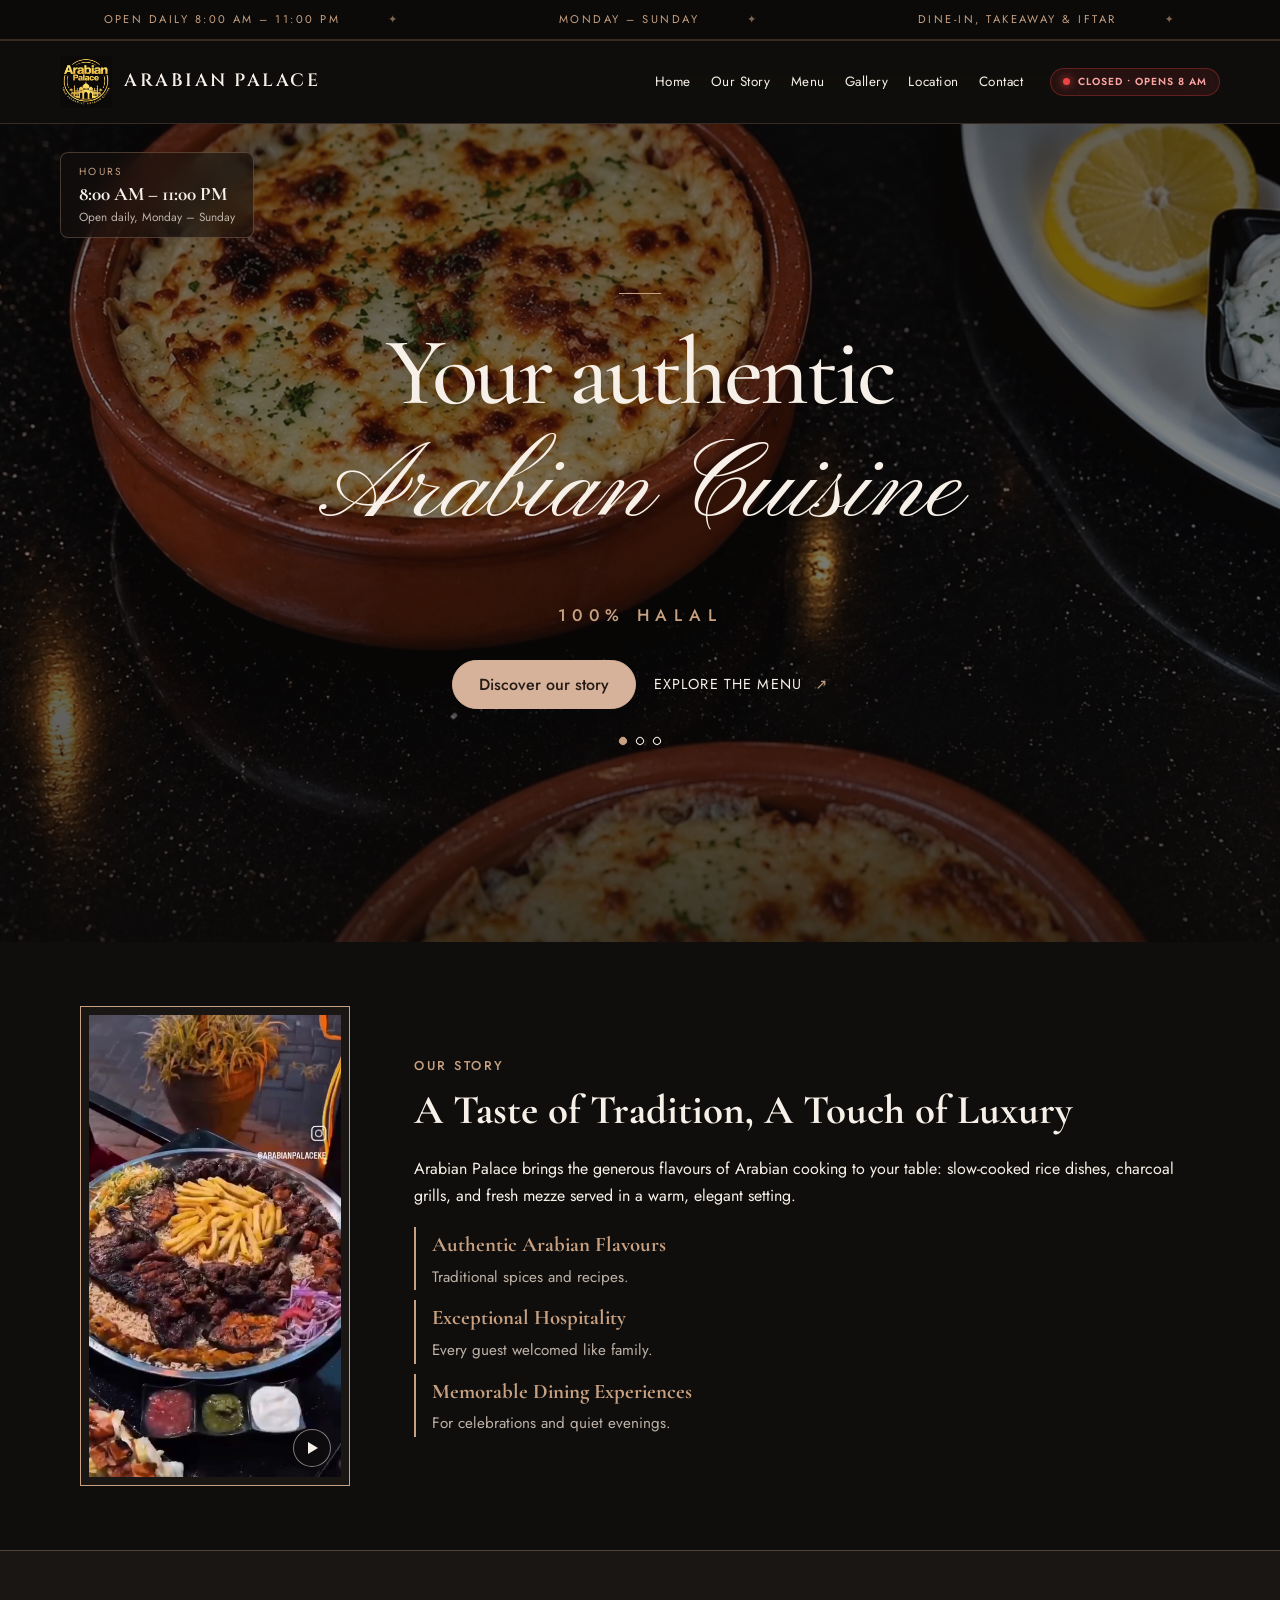
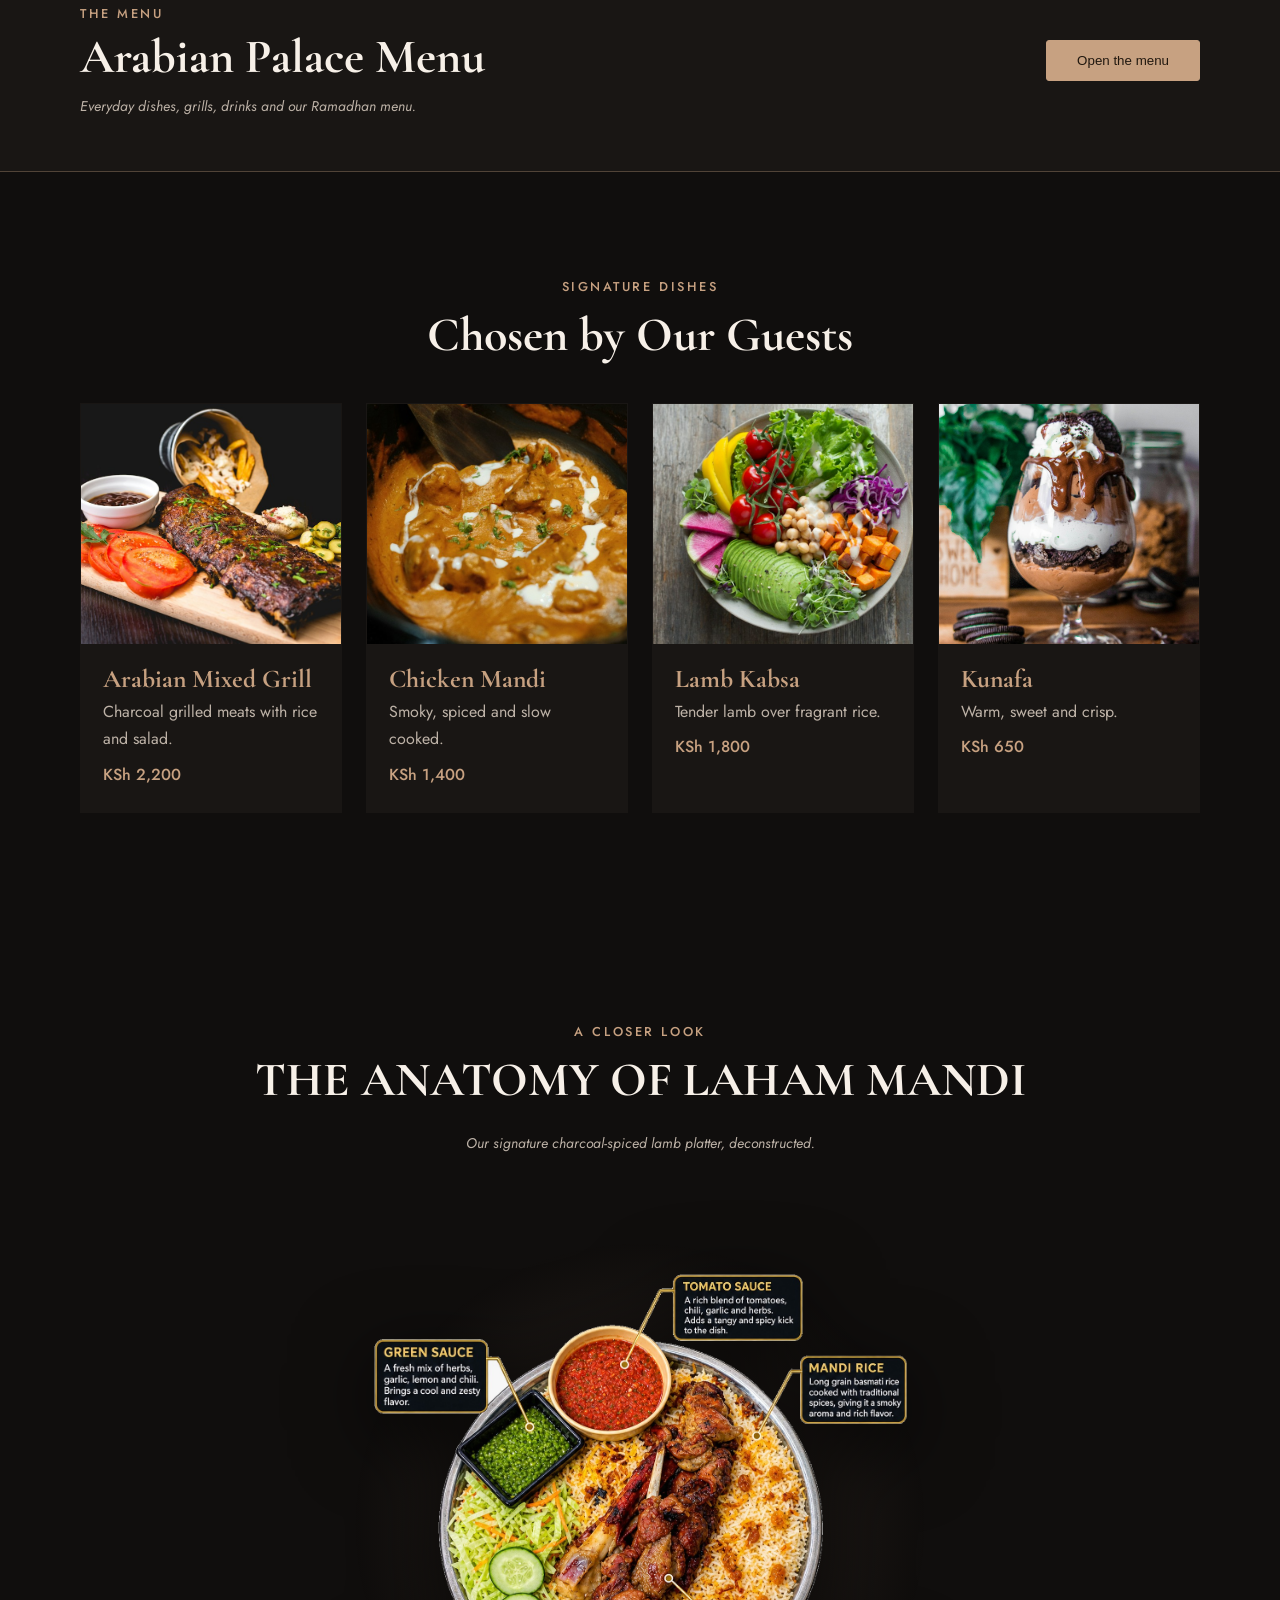
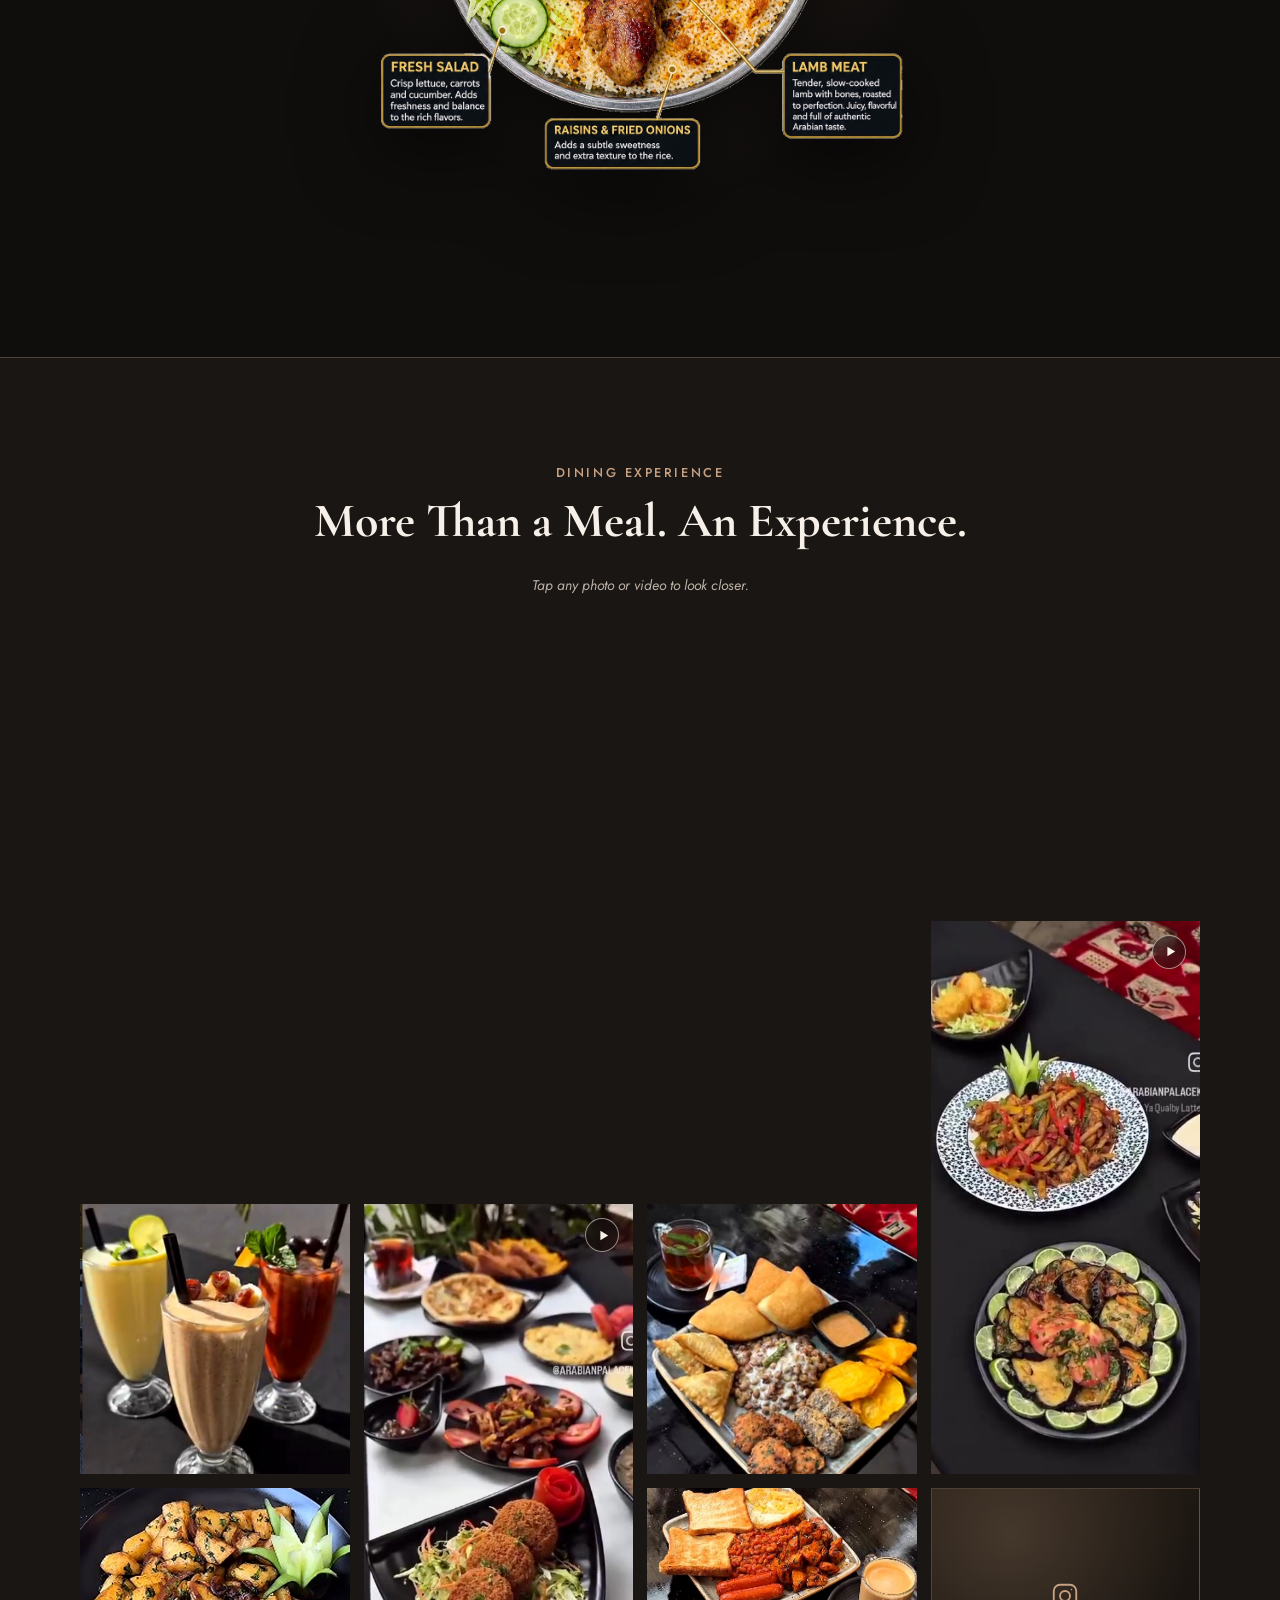
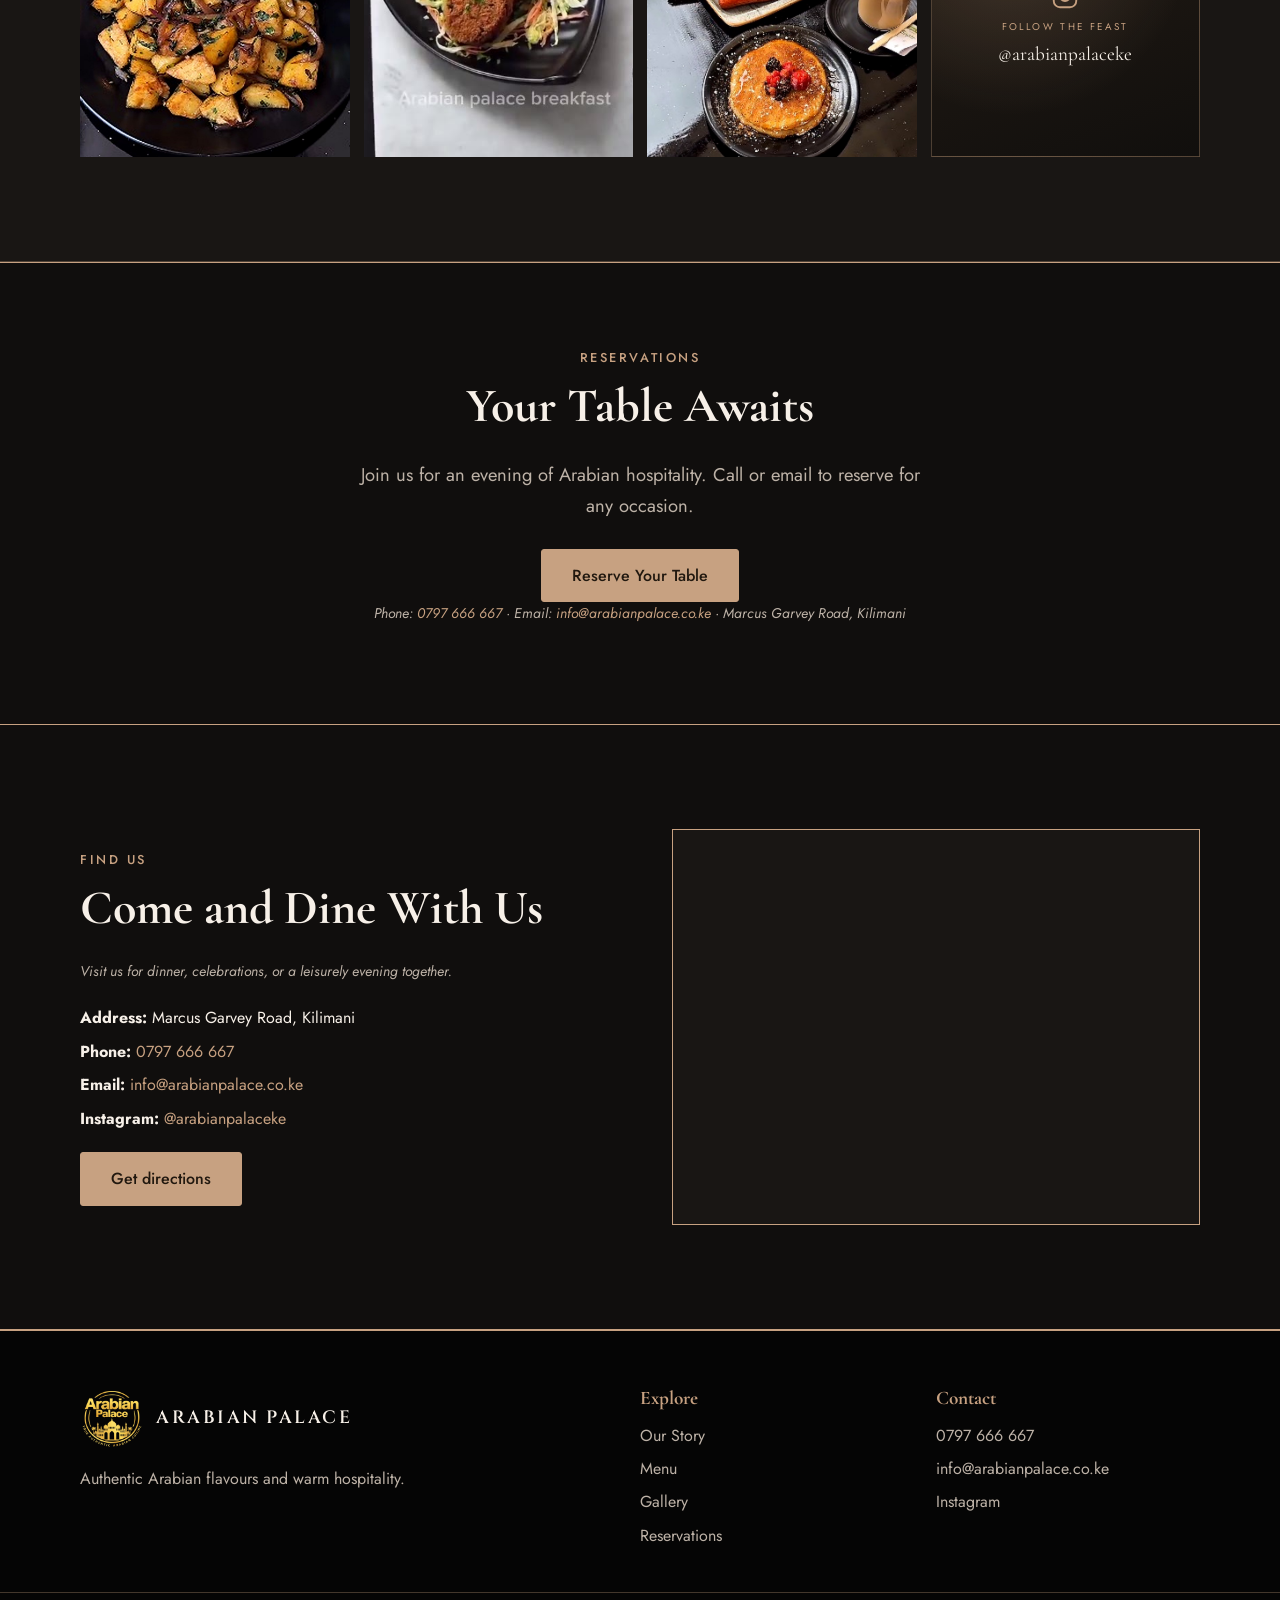
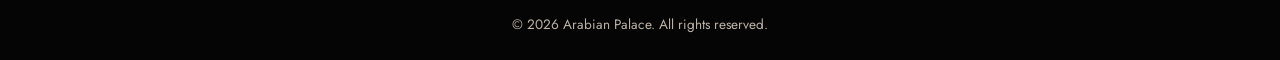
==== commit dc28535f: "Add story video to images directory" ====
--- a/arabian-palace-site/index.html
+++ b/arabian-palace-site/index.html
@@ -6,11 +6,43 @@
 <title>Arabian Palace | Authentic Arabian Restaurant</title>
 <meta name="description" content="Arabian Palace serves authentic Arabian flavours, grills and rice specialties in an elegant setting. View our menu and reserve your table.">
 <link rel="preconnect" href="https://fonts.googleapis.com">
+<link rel="stylesheet" href="gallery.css">
 <link rel="preconnect" href="https://fonts.gstatic.com" crossorigin>
-<link href="https://fonts.googleapis.com/css2?family=Cormorant+Garamond:ital,wght@0,500;0,700;1,500&family=Jost:wght@400;500&family=Pinyon+Script&display=swap" rel="stylesheet">
-<link rel="stylesheet" href="style.css">
+<link href="https://fonts.googleapis.com/css2?family=Cormorant+Garamond:ital,wght@0,500;0,700;1,500&family=Jost:wght@400;500&family=Pinyon+Script&family=Cinzel:wght@500;600&family=Marcellus&display=swap" rel="stylesheet"><link rel="stylesheet" href="style.css">
+<noscript><style>.preloader{display:none}</style></noscript>
 </head>
 <body>
+
+  <div class="preloader" id="preloader" aria-hidden="true">
+  <div class="preloader-panel top"></div>
+  <div class="preloader-panel bottom"></div>
+  <div class="preloader-mark">
+    <img src="images/arabian-palace-logo.png" alt="">
+    <span class="preloader-line"></span>
+  </div>
+</div>
+
+<div class="top-bar">
+  <div class="marquee" aria-label="Opening hours and services">
+    <div class="marquee-track">
+      <div class="marquee-group">
+        <span>Open daily 8:00 AM – 11:00 PM</span>
+        <span>Monday – Sunday</span>
+        <span>Dine-in, Takeaway &amp; Iftar</span>
+      </div>
+      <div class="marquee-group" aria-hidden="true">
+        <span>Open daily 8:00 AM – 11:00 PM</span>
+        <span>Monday – Sunday</span>
+        <span>Dine-in, Takeaway &amp; Iftar</span>
+      </div>
+    </div>
+  </div>
+
+  <header class="site-header">
+    <!-- your existing <nav> stays exactly as it is, with ONE change: -->
+    <!-- <li><a href="#menu" data-open-menu>Menu</a></li> -->
+  </header>
+</div>
 
 <!-- NAVIGATION (CSS-only mobile menu: checkbox + label) -->
 <header class="site-header">
@@ -26,9 +58,14 @@
       <li><a href="#story">Our Story</a></li>
       <li><a href="#menu">Menu</a></li>
       <li><a href="#gallery">Gallery</a></li>
-      <li><a href="#reservations">Reservations</a></li>
+      <li><a href="#location">Location</a></li>
       <li><a href="#contact">Contact</a></li>
-      <li class="nav-cta"><a class="btn" href="#reservations">Book a Table</a></li>
+      <li class="nav-cta">
+      <span class="timing-top-pill">
+        <span class="live-pulse" aria-hidden="true"></span>
+        <span class="timing-badge-text">OPEN NOW • CLOSES 11 PM</span>
+      </span>
+    </li>
     </ul>
   </nav>
 </header>
@@ -37,60 +74,45 @@
 <!-- HERO -->
 <section class="hero" id="home">
   <div class="hero-slides" aria-hidden="true">
-  <img class="hero-slide is-active" src="images/hero.jpg" alt="">
-  <img class="hero-slide" src="images/hero-2.jpg" alt="">
-  <img class="hero-slide" src="images/hero-3.jpg" alt="">
-</div>
-    <source src="images/hero-background.mp4" type="video/mp4">
-  </video>
+    <img class="hero-slide is-active" src="images/hero.jpg" alt="">
+    <img class="hero-slide" src="images/hero-2.jpg" alt="">
+    <img class="hero-slide" src="images/hero-3.jpg" alt="">
+  </div>
+
+  <aside class="hero-hours-mini" aria-label="Opening hours">
+    <span class="mini-label">Hours</span>
+    <p class="hours-mini-time">8:00 AM – 11:00 PM</p>
+    <p class="hours-mini-days">Open daily, Monday – Sunday</p>
+  </aside>
+
   <div class="hero-content">
-    <p class="eyebrow">A PALACE OF FLAVOUR &amp; GRACE</p>
-    <h1>Indulge in <span>Exquisite Opulence</span></h1>
-    <p class="hero-subtitle">“A culinary symphony awaits”</p>
-    <p class="lead">Gather around the table for soulful Arabian flavours, candlelit evenings, and hospitality that feels like home.</p>
+    <h1>Your authentic <span>Arabian Cuisine</span></h1>
+    <p class="hero-subtitle">100% HALAL</p>
     <div class="btn-row">
       <a class="btn" href="#story">Discover our story</a>
-      <a class="text-link" href="#menu">Explore the menu <span aria-hidden="true">↗</span></a>
+      <a class="text-link" href="#menu" data-open-menu>Explore the menu <span aria-hidden="true">↗</span></a>
     </div>
     <div class="hero-pagination" role="group" aria-label="Hero slides">
-    <button type="button" class="active" aria-label="Show slide 1"></button>
-    <button type="button" aria-label="Show slide 2"></button>
-    <button type="button" aria-label="Show slide 3"></button>
-  </div>
-  </div>
-  <aside class="hero-hours modern-hero-hours" aria-label="Restaurant hours and current status">
-    <div class="timing-top-pill">
-      <span class="live-pulse" aria-hidden="true"></span>
-      <span class="timing-badge-text">OPEN TODAY</span>
-    </div>
-    <div class="hero-timing-content">
-      <span class="eyebrow">HOURS OF HOSPITALITY</span>
-      <h2 class="hero-timing-clock">8:00 AM <em>&ndash;</em> 11:00 PM</h2>
-      <p class="hero-timing-schedule">Monday &ndash; Sunday &bull; Open Daily</p>
-      <div class="hero-timing-features">
-        <span><i aria-hidden="true">✦</i> Dine-in, Takeaway &amp; Iftar</span>
-        <span><i aria-hidden="true">✦</i> Kitchen closes at 10:30 PM</span>
-      </div>
-    </div>
-    <a class="hero-timing-link" href="#reservations">Book a Table <span aria-hidden="true">&rarr;</span></a>
-  </aside>
+      <button type="button" class="active" aria-label="Show slide 1"></button>
+      <button type="button" aria-label="Show slide 2"></button>
+      <button type="button" aria-label="Show slide 3"></button>
+    </div>
+  </div>
 </section>
 
-<section class="experience-strip" aria-label="The Arabian Palace experience">
-  <div class="experience-inner">
-    <div><span class="experience-icon" aria-hidden="true">✧</span><span>Culinary mastery</span></div>
-    <div><span class="experience-icon" aria-hidden="true">♧</span><span>Sommelier expertise</span></div>
-    <div><span class="experience-icon" aria-hidden="true">♜</span><span>Fine dining etiquette</span></div>
-    <div><span class="experience-icon" aria-hidden="true">☆</span><span>Finely crafted interiors</span></div>
-  </div>
-</section>
-
 <!-- ABOUT -->
-<section class="section split" id="story">
-  <div class="img-frame">
-  <img class="about-photo" src="images/about.jpg" alt="Arabian Palace garden dining area lit by lanterns at night">
-</div>
-  <div>
+<section class="section split story" id="story">
+  <div class="story-video">
+    <video id="story-video" muted loop playsinline preload="metadata" poster="images/story-poster.jpg" aria-label="A short tour of the Arabian Palace dining room and signature dishes">
+      <source src="images/story-video.mp4" type="video/mp4">
+    </video>
+    <button type="button" class="story-toggle" aria-label="Pause video">
+      <svg class="i-pause" viewBox="0 0 14 14" aria-hidden="true"><path d="M2 1h3.5v12H2zM8.5 1H12v12H8.5z"/></svg>
+      <svg class="i-play" viewBox="0 0 14 14" aria-hidden="true"><path d="M3 1l10 6-10 6z"/></svg>
+    </button>
+  </div>
+
+  <div class="story-text">
     <p class="eyebrow">OUR STORY</p>
     <h2>A Taste of Tradition, A Touch of Luxury</h2>
     <p>Arabian Palace brings the generous flavours of Arabian cooking to your table: slow-cooked rice dishes, charcoal grills, and fresh mezze served in a warm, elegant setting.</p>
@@ -101,23 +123,17 @@
     </ul>
   </div>
 </section>
-
-<!-- MENU -->
-<section class="section alt" id="menu">
-  <div class="container">
-    <header class="section-head">
-      <p class="eyebrow">THE MENU</p>
-      <h2 id="menu-title">Arabian Palace - Full Menu</h2>
-      <p class="note" id="menu-description">Explore the full everyday menu.</p>
-    </header>
-    <div class="menu-mode-switch" role="group" aria-label="Choose a menu">
-      <button type="button" data-menu-mode="everyday" aria-pressed="true">Everyday Menu</button>
-      <button type="button" data-menu-mode="ramadan" aria-pressed="false">RAMADHAN</button>
-    </div>
-    <nav class="menu-category-nav" aria-label="Menu categories"></nav>
-    <div class="menu-categories"></div>
-  </div>
-</section>
+  <!-- MENU -->
+  <section class="section alt menu-band" id="menu">
+    <div class="container menu-band-inner">
+      <div>
+        <p class="eyebrow">THE MENU</p>
+        <h2>Arabian Palace Menu</h2>
+        <p class="note">Everyday dishes, grills, drinks and our Ramadhan menu.</p>
+      </div>
+      <button type="button" class="btn" data-open-menu>Open the menu</button>
+    </div>
+  </section>
 
 <!-- SIGNATURE DISHES -->
 <section class="section" id="signature">
@@ -127,10 +143,10 @@
       <h2>Chosen by Our Guests</h2>
     </header>
     <div class="cards">
-      <article class="card" data-tilt tabindex="0" role="button" aria-haspopup="dialog" aria-label="View Arabian Mixed Grill details"><div class="ph img-d1" role="img" aria-label="Arabian mixed grill platter"></div><div class="card-body"><h3>Arabian Mixed Grill</h3><p>Charcoal grilled meats with rice and salad.</p><span class="price">KSh 2,200</span></div></article>
-      <article class="card" data-tilt tabindex="0" role="button" aria-haspopup="dialog" aria-label="View Chicken Mandi details"><div class="ph img-d2" role="img" aria-label="Chicken mandi on spiced rice"></div><div class="card-body"><h3>Chicken Mandi</h3><p>Smoky, spiced and slow cooked.</p><span class="price">KSh 1,400</span></div></article>
-      <article class="card" data-tilt tabindex="0" role="button" aria-haspopup="dialog" aria-label="View Lamb Kabsa details"><div class="ph img-d3" role="img" aria-label="Lamb kabsa with nuts"></div><div class="card-body"><h3>Lamb Kabsa</h3><p>Tender lamb over fragrant rice.</p><span class="price">KSh 1,800</span></div></article>
-      <article class="card" data-tilt tabindex="0" role="button" aria-haspopup="dialog" aria-label="View Kunafa details"><div class="ph img-d4" role="img" aria-label="Kunafa dessert with pistachio"></div><div class="card-body"><h3>Kunafa</h3><p>Warm, sweet and crisp.</p><span class="price">KSh 650</span></div></article>
+      <article class="card" data-parts="Grilled ribs · BBQ sauce · Wedges · Stuffed potato · Tomatoes · Pickles" data-breakdown="dish1" data-tilt tabindex="0" role="button" aria-haspopup="dialog" aria-label="View Arabian Mixed Grill details"><div class="ph img-d1" role="img" aria-label="Arabian mixed grill platter"></div><div class="card-body"><h3>Arabian Mixed Grill</h3><p>Charcoal grilled meats with rice and salad.</p><span class="price">KSh 2,200</span></div></article>
+      <article class="card" data-parts="Curry pieces · Creamy sauce · Fresh herbs · Cream drizzle" data-breakdown="dish2"  data-tilt tabindex="0" role="button" aria-haspopup="dialog" aria-label="View Chicken Mandi details"><div class="ph img-d2" role="img" aria-label="Chicken mandi on spiced rice"></div><div class="card-body"><h3>Chicken Mandi</h3><p>Smoky, spiced and slow cooked.</p><span class="price">KSh 1,400</span></div></article>
+      <article class="card" data-parts="Avocado · Fresh vegetables · Chickpeas · Sweet potato · Creamy dressing" data-breakdown="dish3" data-tilt tabindex="0" role="button" aria-haspopup="dialog" aria-label="View Lamb Kabsa details"><div class="ph img-d3" role="img" aria-label="Lamb kabsa with nuts"></div><div class="card-body"><h3>Lamb Kabsa</h3><p>Tender lamb over fragrant rice.</p><span class="price">KSh 1,800</span></div></article>
+      <article class="card" data-tilt tabindex="0" role="button" aria-haspopup="dialog" data-breakdown="dish4" aria-label="View Kunafa details"><div class="ph img-d4" role="img" aria-label="Kunafa dessert with pistachio"></div><div class="card-body"><h3>Kunafa</h3><p>Warm, sweet and crisp.</p><span class="price">KSh 650</span></div></article>
     </div>
   </div>
 </section>
@@ -148,6 +164,7 @@
     <img id="platter" src="images/laham-mandi-anatomy.png" alt="Anatomy of a laham mandi platter, highlighting its lamb, rice, sauces, salad, raisins and fried onions" draggable="false">
   </figure>
 </div>
+</div>
 </section>
 
 <dialog class="dish-dialog" aria-labelledby="dish-dialog-title">
@@ -156,6 +173,45 @@
   <h2 id="dish-dialog-title"></h2>
   <p class="dish-dialog-description"></p>
   <p class="price dish-dialog-price"></p>
+  <p class="price dish-dialog-price"></p>
+<button type="button" class="btn btn-outline dish-breakdown-btn" hidden>See the breakdown</button>
+</dialog>
+
+<dialog class="breakdown-dialog" id="breakdown-dialog" aria-labelledby="breakdown-title">
+  <div class="breakdown-panel">
+    <div class="breakdown-head">
+      <h2 id="breakdown-title"></h2>
+      <button type="button" class="breakdown-close" data-close-breakdown aria-label="Close">&times;</button>
+    </div>
+    <div class="bd" id="bd">
+      <svg class="bd-lines" aria-hidden="true"></svg>
+      <ul class="bd-col bd-left"></ul>
+      <div class="bd-plate"><div class="bd-spin"></div></div>
+      <ul class="bd-col bd-right"></ul>
+      <ul class="bd-all"></ul>
+    </div>
+  </div>
+</dialog>
+
+<dialog class="menu-drawer" id="menu-drawer" aria-labelledby="menu-title">
+  <div class="menu-drawer-inner">
+    <div class="menu-drawer-head">
+      <div>
+        <h2 id="menu-title">Arabian Palace - Full Menu</h2>
+        <p class="note" id="menu-description">Explore the full everyday menu.</p>
+      </div>
+      <button type="button" class="menu-drawer-close" data-close-menu aria-label="Close menu">&times;</button>
+    </div>
+    <div class="menu-mode-switch" role="group" aria-label="Choose a menu">
+      <button type="button" data-menu-mode="everyday" aria-pressed="true">Everyday Menu</button>
+      <button type="button" data-menu-mode="ramadan" aria-pressed="false">RAMADHAN</button>
+    </div>
+    <div class="menu-drawer-body">
+      <select id="menu-category-select" class="menu-category-select" aria-label="Choose a category"></select>
+      <nav class="menu-category-nav" aria-label="Menu categories"></nav>
+      <div class="menu-categories"></div>
+    </div>
+  </div>
 </dialog>
 
 <!-- GALLERY -->
@@ -164,17 +220,101 @@
     <header class="section-head">
       <p class="eyebrow">DINING EXPERIENCE</p>
       <h2>More Than a Meal. An Experience.</h2>
+      <p class="note">Tap any photo or video to look closer.</p>
     </header>
-    <div class="gallery">
-      <div class="ph g-wide img-g1" role="img" aria-label="Restaurant interior"></div>
-      <div class="ph img-g2" role="img" aria-label="Table setting"></div>
-      <div class="ph img-g3" role="img" aria-label="Signature food presentation"></div>
-      <div class="ph g-tall img-g4" role="img" aria-label="Group dining"></div>
-      <div class="ph img-g5" role="img" aria-label="Arabic coffee and dates"></div>
-      <div class="ph g-wide img-g6" role="img" aria-label="Decorative hospitality details"></div>
+
+    <div class="pg">
+      <!-- g1 -->
+      <button type="button" class="g-item g-video g1" data-type="video" data-src="images/gallery-video-1.mp4" data-caption="The Pasta Table" aria-label="Watch video: The Pasta Table">
+        <span class="g-media"><video muted loop playsinline preload="none" poster="images/gallery-video-1-poster.jpg"><source src="images/gallery-video-1.mp4" type="video/mp4"></video></span>
+        <span class="g-badge" aria-hidden="true"><svg viewBox="0 0 14 14"><path d="M3 1l10 6-10 6z"/></svg></span>
+        <span class="g-cap"><span class="g-tag">Video</span><span class="g-name">The Pasta Table</span></span>
+      </button>
+
+      <!-- g2 -->
+      <button type="button" class="g-item g2" data-type="image" data-src="images/gallery-curry.jpg" data-caption="Curry &amp; Saffron Rice" data-alt="Rich curry in a terracotta bowl beside saffron rice, with green and red chutneys" aria-label="View photo: Curry and Saffron Rice">
+        <span class="g-media"><img src="images/gallery-curry.jpg" alt="" loading="lazy"></span>
+        <span class="g-cap"><span class="g-tag">Photo</span><span class="g-name">Curry &amp; Saffron Rice</span></span>
+      </button>
+
+      <!-- g3 -->
+      <button type="button" class="g-item g3" data-type="image" data-src="images/gallery-beef.jpg" data-caption="Sizzling Beef" data-alt="Sizzling strips of spiced beef with colourful peppers in a cast-iron pan" aria-label="View photo: Sizzling Beef">
+        <span class="g-media"><img src="images/gallery-beef.jpg" alt="" loading="lazy"></span>
+        <span class="g-cap"><span class="g-tag">Photo</span><span class="g-name">Sizzling Beef</span></span>
+      </button>
+
+      <!-- g4 -->
+      <button type="button" class="g-item g4" data-type="image" data-src="images/gallery-smoothies.jpg" data-caption="Fresh Smoothies" data-alt="Three tall glasses of fresh smoothies and cooled drinks" aria-label="View photo: Fresh Smoothies">
+        <span class="g-media"><img src="images/gallery-smoothies.jpg" alt="" loading="lazy"></span>
+        <span class="g-cap"><span class="g-tag">Photo</span><span class="g-name">Fresh Smoothies</span></span>
+      </button>
+
+      <!-- g5 -->
+      <button type="button" class="g-item g-video g5" data-type="video" data-src="images/gallery-video-4.mp4" data-caption="Breakfast at the Palace" aria-label="Watch video: Breakfast at the Palace">
+        <span class="g-media"><video muted loop playsinline preload="none" poster="images/gallery-video-4-poster.jpg"><source src="images/gallery-video-4.mp4" type="video/mp4"></video></span>
+        <span class="g-badge" aria-hidden="true"><svg viewBox="0 0 14 14"><path d="M3 1l10 6-10 6z"/></svg></span>
+        <span class="g-cap"><span class="g-tag">Video</span><span class="g-name">Breakfast at the Palace</span></span>
+      </button>
+
+      <!-- g6 -->
+      <button type="button" class="g-item g6" data-type="image" data-src="images/gallery-potatoes.jpg" data-caption="Seasoned Potatoes" data-alt="Golden seasoned potatoes with caramelised onions and a cucumber garnish" aria-label="View photo: Seasoned Potatoes">
+        <span class="g-media"><img src="images/gallery-potatoes.jpg" alt="" loading="lazy"></span>
+        <span class="g-cap"><span class="g-tag">Photo</span><span class="g-name">Seasoned Potatoes</span></span>
+      </button>
+
+      <!-- g7 -->
+      <button type="button" class="g-item g-video g7" data-type="video" data-src="images/gallery-video-3.mp4" data-caption="Curries &amp; Sizzlers" aria-label="Watch video: Curries and Sizzlers">
+        <span class="g-media"><video muted loop playsinline preload="none" poster="images/gallery-video-3-poster.jpg"><source src="images/gallery-video-3.mp4" type="video/mp4"></video></span>
+        <span class="g-badge" aria-hidden="true"><svg viewBox="0 0 14 14"><path d="M3 1l10 6-10 6z"/></svg></span>
+        <span class="g-cap"><span class="g-tag">Video</span><span class="g-name">Curries &amp; Sizzlers</span></span>
+      </button>
+
+      <!-- g8 -->
+      <button type="button" class="g-item g8" data-type="image" data-src="images/gallery-snack-platter.jpg" data-caption="Iftar Snack Platter" data-alt="Iftar snack platter with samosas, bhajia, mandazi and beans, with a glass of mint tea" aria-label="View photo: Iftar Snack Platter">
+        <span class="g-media"><img src="images/gallery-snack-platter.jpg" alt="" loading="lazy"></span>
+        <span class="g-cap"><span class="g-tag">Photo</span><span class="g-name">Iftar Snack Platter</span></span>
+      </button>
+
+      <!-- g9 -->
+      <button type="button" class="g-item g9" data-type="image" data-src="images/gallery-breakfast.jpg" data-caption="Breakfast &amp; Pancakes" data-alt="Breakfast plate of toast, egg, beans and potatoes with a berry pancake and a cup of chai" aria-label="View photo: Breakfast and Pancakes">
+        <span class="g-media"><img src="images/gallery-breakfast.jpg" alt="" loading="lazy"></span>
+        <span class="g-cap"><span class="g-tag">Photo</span><span class="g-name">Breakfast &amp; Pancakes</span></span>
+      </button>
+
+      <!-- g10 -->
+      <button type="button" class="g-item g10" data-type="image" data-src="images/gallery-berry.jpg" data-caption="Berry Cooler" data-alt="A tall glass of fresh berry cooler topped with mint and grapes" aria-label="View photo: Berry Cooler">
+        <span class="g-media"><img src="images/gallery-berry.jpg" alt="" loading="lazy"></span>
+        <span class="g-cap"><span class="g-tag">Photo</span><span class="g-name">Berry Cooler</span></span>
+      </button>
+
+      <!-- g11 -->
+      <button type="button" class="g-item g-video g11" data-type="video" data-src="images/gallery-video-2.mp4" data-caption="A Table of Favourites" aria-label="Watch video: A Table of Favourites">
+        <span class="g-media"><video muted loop playsinline preload="none" poster="images/gallery-video-2-poster.jpg"><source src="images/gallery-video-2.mp4" type="video/mp4"></video></span>
+        <span class="g-badge" aria-hidden="true"><svg viewBox="0 0 14 14"><path d="M3 1l10 6-10 6z"/></svg></span>
+        <span class="g-cap"><span class="g-tag">Video</span><span class="g-name">A Table of Favourites</span></span>
+      </button>
+
+      <!-- g12: Instagram -->
+      <a class="g-item g-insta g12" href="https://www.instagram.com/arabianpalaceke/" target="_blank" rel="noopener" aria-label="Follow Arabian Palace on Instagram">
+        <svg viewBox="0 0 24 24" aria-hidden="true"><rect x="3" y="3" width="18" height="18" rx="5"/><circle cx="12" cy="12" r="4"/><circle cx="17.2" cy="6.8" r=".6"/></svg>
+        <span class="g-follow">Follow the feast</span>
+        <span class="g-handle">@arabianpalaceke</span>
+      </a>
     </div>
   </div>
 </section>
+
+<!-- GALLERY VIEWER -->
+<dialog class="lightbox" id="lightbox" aria-label="Gallery viewer">
+  <div class="lb-top">
+    <span class="lb-count" aria-live="polite"></span>
+    <button type="button" class="lb-close" aria-label="Close viewer">&times;</button>
+  </div>
+  <div class="lb-stage"></div>
+  <p class="lb-caption"></p>
+  <button type="button" class="lb-nav lb-prev" aria-label="Previous"><svg viewBox="0 0 12 20" aria-hidden="true"><path d="M10 1L2 10l8 9"/></svg></button>
+  <button type="button" class="lb-nav lb-next" aria-label="Next"><svg viewBox="0 0 12 20" aria-hidden="true"><path d="M2 1l8 9-8 9"/></svg></button>
+</dialog>
 
 <!-- RESERVATIONS -->
 <section class="reserve" id="reservations">
@@ -192,8 +332,8 @@
 <section class="section" id="contact">
   <div class="container split">
     <div>
-      <p class="eyebrow">VISIT US</p>
-      <h2>Opening Hours &amp; Contact</h2>
+      <p class="eyebrow">FIND US</p>
+      <h2>Come and Dine With Us</h2>
       <p class="note">Visit us for dinner, celebrations, or a leisurely evening together.</p>
       <address>
         <p><strong>Address:</strong> Marcus Garvey Road, Kilimani</p>
@@ -201,43 +341,11 @@
         <p><strong>Email:</strong> <a href="mailto:info@arabianpalace.co.ke">info@arabianpalace.co.ke</a></p>
         <p><strong>Instagram:</strong> <a href="https://www.instagram.com/arabianpalaceke/" rel="noopener">@arabianpalaceke</a></p>
       </address>
-      <!-- OPTIONAL MAP: paste your Google Maps "Embed a map" iframe here -->
-    </div>
-    <div class="modern-timing-card" aria-label="Opening hours schedule">
-      <div class="timing-card-header">
-        <div class="timing-header-status">
-          <span class="eyebrow">SCHEDULE &amp; TIMINGS</span>
-          <div class="live-status-badge">
-            <span class="live-pulse" aria-hidden="true"></span>
-            <span id="timing-status-label">Open Today</span>
-          </div>
-        </div>
-        <h3>Hours of Service</h3>
-        <p class="timing-card-subtitle">Welcoming guests for breakfast, lunch, and candlelit dinners.</p>
-      </div>
-
-      <div class="timing-main-banner">
-        <div class="timing-banner-inner">
-          <span class="timing-banner-eyebrow">DAILY DINING</span>
-          <div class="timing-banner-time">8:00 AM &ndash; 11:00 PM</div>
-          <span class="timing-banner-days">All 7 Days a Week</span>
-        </div>
-      </div>
-
-      <div class="timing-days-grid" id="timingDaysGrid" aria-label="Weekly schedule">
-        <div class="timing-day-item" data-day="1"><span class="day-abbr">Mon</span><span class="day-hrs">8am&ndash;11pm</span></div>
-        <div class="timing-day-item" data-day="2"><span class="day-abbr">Tue</span><span class="day-hrs">8am&ndash;11pm</span></div>
-        <div class="timing-day-item" data-day="3"><span class="day-abbr">Wed</span><span class="day-hrs">8am&ndash;11pm</span></div>
-        <div class="timing-day-item" data-day="4"><span class="day-abbr">Thu</span><span class="day-hrs">8am&ndash;11pm</span></div>
-        <div class="timing-day-item" data-day="5"><span class="day-abbr">Fri</span><span class="day-hrs">8am&ndash;11pm</span></div>
-        <div class="timing-day-item" data-day="6"><span class="day-abbr">Sat</span><span class="day-hrs">8am&ndash;11pm</span></div>
-        <div class="timing-day-item" data-day="0"><span class="day-abbr">Sun</span><span class="day-hrs">8am&ndash;11pm</span></div>
-      </div>
-
-      <div class="timing-card-notes">
-        <div class="timing-note-row"><span class="gold-star" aria-hidden="true">✧</span><span>Last orders taken at <strong>10:30 PM</strong> daily</span></div>
-        <div class="timing-note-row"><span class="gold-star" aria-hidden="true">✧</span><span>Special <strong>Ramadhan Iftar</strong> packages available</span></div>
-      </div>
+      <a class="btn" href="https://www.google.com/maps/dir/?api=1&destination=Arabian+Palace+Kilimani+Nairobi" target="_blank" rel="noopener">Get directions</a>
+    </div>
+
+    <div class="map-frame" id="location">
+      <iframe title="Map showing Arabian Palace in Kilimani, Nairobi" src="https://www.google.com/maps/embed?pb=!1m18!1m12!1m3!1d4058.5235779416817!2d36.788662714722676!3d-1.2941255791508879!2m3!1f0!2f0!3f0!3m2!1i1024!2i768!4f13.1!3m3!1m2!1s0x182f1112651125bb%3A0xdd56783b98d7e8b!2sArabian%20Palace!5e0!3m2!1sen!2ske!4v1792686103090!5m2!1sen!2ske" allowfullscreen loading="lazy" referrerpolicy="strict-origin-when-cross-origin"></iframe>
     </div>
   </div>
 </section>
@@ -247,19 +355,46 @@
 <footer class="site-footer">
   <div class="container foot-grid">
     <div><a class="brand foot-brand" href="#home" aria-label="Arabian Palace home"><img class="brand-logo" src="images/arabian-palace-logo.png" alt="Arabian Palace logo"><span class="brand-text">ARABIAN PALACE</span></a><p>Authentic Arabian flavours and warm hospitality.</p></div>
-    <nav aria-label="Footer"><h3>Explore</h3><a href="#story">Our Story</a><a href="#menu">Menu</a><a href="#gallery">Gallery</a><a href="#reservations">Reservations</a></nav>
+    <nav aria-label="Footer"><h3>Explore</h3><a href="#story">Our Story</a><a href="#menu" data-open-menu>Menu</a><a href="#gallery">Gallery</a><a href="#reservations">Reservations</a></nav>
     <div><h3>Contact</h3><a href="tel:+254797666667">0797 666 667</a><a href="mailto:info@arabianpalace.co.ke">info@arabianpalace.co.ke</a><a href="https://www.instagram.com/arabianpalaceke/" rel="noopener">Instagram</a></div>
   </div>
   <p class="copy">&copy; 2026 Arabian Palace. All rights reserved.</p>
 </footer>
 
-<script src="menu.js">;
-console.log("NAV_RECT:" + JSON.stringify(document.querySelector(".nav").getBoundingClientRect()));
-console.log("BRAND_RECT:" + JSON.stringify(document.querySelector(".brand").getBoundingClientRect()));
+<script>
+  const preloader = document.querySelector('#preloader');
+    document.body.classList.add('is-loading');
+    const hidePreloader = () => {
+      if (!preloader || preloader.classList.contains('is-leaving')) return;
+      preloader.classList.add('is-leaving');
+      document.body.classList.remove('is-loading');
+      document.body.classList.add('is-loaded');
+      setTimeout(() => preloader.remove(), 1700);
+    };
+  const pageLoaded = document.readyState === 'complete'
+    ? Promise.resolve()
+    : new Promise((resolve) => addEventListener('load', resolve, { once: true }));
+  Promise.all([pageLoaded, new Promise((resolve) => setTimeout(resolve, 1500))]).then(hidePreloader);
+  setTimeout(hidePreloader, 6000); // safety: never hold the page longer than 6s
+
+  // soft fade-in as each section scrolls into view
+  if ('IntersectionObserver' in window) {
+    const observer = new IntersectionObserver((entries) => {
+      entries.forEach((entry) => {
+        if (entry.isIntersecting) {
+          entry.target.classList.add('is-visible');
+          observer.unobserve(entry.target);
+        }
+      });
+    }, { threshold: 0.08, rootMargin: '0px 0px -6% 0px' });
+    document.querySelectorAll('main > section:not(.hero) > *').forEach((el) => {
+      el.classList.add('reveal');
+      observer.observe(el);
+    });
+  }
 </script>
 
 <script src="menu.js"></script>
-<!-- <script src="spin.js"></script> -->
 <script>
   const navToggle = document.querySelector('#nav-toggle');
   const heroSlides = [...document.querySelectorAll('.hero-slide')];
@@ -294,9 +429,12 @@
     }
   });
 
-  // Dynamic modern timing rendering
-  const todayIndex = new Date().getDay();
-  const activeDayChip = document.querySelector(`.timing-day-item[data-day="${todayIndex}"]`);
+  // Opening status, always in Nairobi time
+  const nairobiParts = new Intl.DateTimeFormat('en-GB', { timeZone: 'Africa/Nairobi', weekday: 'short', hour: 'numeric', hour12: false }).formatToParts(new Date());
+  const nairobiHour = Number(nairobiParts.find((p) => p.type === 'hour').value) % 24;
+  const nairobiDay = ['Sun', 'Mon', 'Tue', 'Wed', 'Thu', 'Fri', 'Sat'].indexOf(nairobiParts.find((p) => p.type === 'weekday').value);
+
+  const activeDayChip = document.querySelector(`.timing-day-item[data-day="${nairobiDay}"]`);
   if (activeDayChip) {
     activeDayChip.classList.add('is-today');
     const badge = document.createElement('span');
@@ -305,16 +443,13 @@
     activeDayChip.appendChild(badge);
   }
 
-  const currentHour = new Date().getHours();
+  const isOpen = nairobiHour >= 8 && nairobiHour < 23;
   const statusLabel = document.querySelector('#timing-status-label');
-  const heroBadge = document.querySelector('.timing-badge-text');
-  if (currentHour >= 8 && currentHour < 23) {
-    if (statusLabel) statusLabel.textContent = 'Open Now • Closes 11 PM';
-    if (heroBadge) heroBadge.textContent = 'OPEN NOW • CLOSES 11 PM';
-  } else {
-    if (statusLabel) statusLabel.textContent = 'Opens Tomorrow 8:00 AM';
-    if (heroBadge) heroBadge.textContent = 'OPENS AT 8:00 AM';
-  }
+  const navBadge = document.querySelector('.timing-badge-text');
+  const navPill = document.querySelector('.timing-top-pill');
+  if (statusLabel) statusLabel.textContent = isOpen ? 'Open Now • Closes 11 PM' : 'Closed • Opens 8:00 AM';
+  if (navBadge) navBadge.textContent = isOpen ? 'OPEN NOW • CLOSES 11 PM' : 'CLOSED • OPENS 8 AM';
+  if (navPill) navPill.classList.toggle('is-closed', !isOpen);
 
   const dishDialog = document.querySelector('.dish-dialog');
   const dialogImage = dishDialog.querySelector('.dish-dialog-image');
@@ -323,13 +458,15 @@
   const dialogPrice = dishDialog.querySelector('.dish-dialog-price');
 
   function openDishDialog(card) {
+    if (card.dataset.breakdown && window.openBreakdown) { window.openBreakdown(card); return; }
     const cardImage = card.querySelector('.ph');
     const imageClass = [...cardImage.classList].find((className) => className.startsWith('img-d'));
 
     dialogImage.className = `ph dish-dialog-image ${imageClass}`;
     dialogImage.setAttribute('aria-label', cardImage.getAttribute('aria-label'));
     dialogTitle.textContent = card.querySelector('h3').textContent;
-    dialogDescription.textContent = card.querySelector('.card-body p').textContent;
+    dialogDescription.textContent = card.dataset.parts || card.querySelector('.card-body p').textContent;
+    dialogDescription.classList.toggle('is-parts', Boolean(card.dataset.parts));
     dialogPrice.textContent = card.querySelector('.price').textContent;
     dishDialog.showModal(); // the dish does a full turn when it opens, then can be dragged
   }
@@ -380,5 +517,291 @@
   }
 </script>
 
+<script>
+  const menuDrawer = document.querySelector('#menu-drawer');
+  const drawerPane = menuDrawer.querySelector('.menu-categories');
+
+  document.querySelectorAll('[data-open-menu]').forEach((el) => {
+    el.addEventListener('click', (event) => {
+      event.preventDefault();
+      menuDrawer.showModal();
+    });
+  });
+  menuDrawer.querySelector('[data-close-menu]').addEventListener('click', () => menuDrawer.close());
+  menuDrawer.addEventListener('click', (event) => {
+    if (event.target === menuDrawer) menuDrawer.close();
+  });
+
+  // jump back to the top of the list when switching category or menu
+  menuDrawer.querySelector('.menu-category-nav').addEventListener('click', () => { drawerPane.scrollTop = 0; });
+  menuDrawer.querySelectorAll('[data-menu-mode]').forEach((b) => b.addEventListener('click', () => { drawerPane.scrollTop = 0; }));
+
+  // Phone dropdown stays in sync with the category tabs
+const catSelect = document.querySelector('#menu-category-select');
+const catNav = menuDrawer.querySelector('.menu-category-nav');
+
+function syncSelect() {
+  const tabs = [...catNav.querySelectorAll('button[data-category-id]')];
+  catSelect.replaceChildren(...tabs.map((tab) => {
+    const option = document.createElement('option');
+    option.value = tab.dataset.categoryId;
+    option.textContent = tab.textContent;
+    option.selected = tab.getAttribute('aria-pressed') === 'true';
+    return option;
+  }));
+}
+new MutationObserver(syncSelect).observe(catNav, { childList: true, subtree: true, attributes: true, attributeFilter: ['aria-pressed'] });
+syncSelect();
+
+catSelect.addEventListener('change', () => {
+  const tab = catNav.querySelector(`button[data-category-id="${CSS.escape(catSelect.value)}"]`);
+  if (tab) tab.click();
+  drawerPane.scrollTop = 0;
+});
+</script>
+
+<script>
+(() => {
+  const video = document.querySelector('#story-video');
+  const toggle = document.querySelector('.story-toggle');
+  if (!video || !toggle) return;
+
+  let userPaused = matchMedia('(prefers-reduced-motion: reduce)').matches;
+  const syncButton = () => {
+    toggle.classList.toggle('is-paused', video.paused);
+    toggle.setAttribute('aria-label', video.paused ? 'Play video' : 'Pause video');
+  };
+  video.addEventListener('play', syncButton);
+  video.addEventListener('pause', syncButton);
+  syncButton();
+
+  // play only while on screen
+  new IntersectionObserver(([entry]) => {
+    if (entry.isIntersecting && !userPaused) video.play().catch(() => {});
+    else video.pause();
+  }, { threshold: 0.35 }).observe(video);
+
+  toggle.addEventListener('click', () => {
+    if (video.paused) { userPaused = false; video.play().catch(() => {}); }
+    else { userPaused = true; video.pause(); }
+  });
+})();
+</script>
+
+<script>
+(() => {
+  const dishDialog = document.querySelector('.dish-dialog');
+  const breakdown = document.querySelector('#breakdown-dialog');
+  const openButton = dishDialog.querySelector('.dish-breakdown-btn');
+  const image = breakdown.querySelector('img');
+  const title = breakdown.querySelector('#breakdown-title');
+  const scroller = breakdown.querySelector('.breakdown-scroll');
+  let current = null;
+
+  // remember which card was opened, and show the button only if it has a breakdown
+  const select = (card) => {
+    current = card;
+    openButton.hidden = !card.dataset.breakdown;
+    if (card.dataset.breakdown) image.src = card.dataset.breakdown; // starts loading early
+  };
+  document.querySelectorAll('#signature .card').forEach((card) => {
+    card.addEventListener('click', () => select(card));
+    card.addEventListener('keydown', (event) => {
+      if (event.key === 'Enter' || event.key === ' ') select(card);
+    });
+  });
+
+  openButton.addEventListener('click', () => {
+    if (!current || !current.dataset.breakdown) return;
+    const name = current.querySelector('h3').textContent;
+    title.textContent = name;
+    image.alt = `Labelled breakdown of ${name}: ${current.dataset.parts || ''}`;
+    scroller.scrollTop = 0;
+    scroller.scrollLeft = 0;
+    breakdown.showModal();
+  });
+
+  breakdown.querySelector('[data-close-breakdown]').addEventListener('click', () => breakdown.close());
+  breakdown.addEventListener('click', (event) => {
+    if (event.target === breakdown) breakdown.close();
+  });
+})();
+</script>
+
+<script>
+(() => {
+  const dialog = document.querySelector('#breakdown-dialog');
+  const image = dialog.querySelector('img');
+  const title = dialog.querySelector('#breakdown-title');
+  const scroller = dialog.querySelector('.breakdown-scroll');
+
+  window.openBreakdown = (card) => {
+    const name = card.querySelector('h3').textContent;
+    title.textContent = name;
+    image.src = card.dataset.breakdown;
+    image.alt = `Labelled breakdown of ${name}: ${card.dataset.parts || ''}`;
+    scroller.scrollTop = 0;
+    scroller.scrollLeft = 0;
+    dialog.showModal();
+  };
+
+  dialog.querySelector('[data-close-breakdown]').addEventListener('click', () => dialog.close());
+  dialog.addEventListener('click', (event) => {
+    if (event.target === dialog) dialog.close(); // click on the dark area closes it
+  });
+})();
+</script>
+
+<script>
+(() => {
+  const DATA = {
+    dish1: { img: 'images/dish1-plate.webp', parts: [
+      { n: 'BBQ sauce',      d: 'Rich, tangy sauce with a smoky barbecue flavour.', x: 18.6, y: 38.8, side: 'l' },
+      { n: 'Potato wedges',  d: 'Golden wedges topped with melted cheese.',          x: 50.9, y: 19.6, side: 'r' },
+      { n: 'Stuffed potato', d: 'Baked potato with a creamy, cheesy topping.',       x: 71.1, y: 46.9, side: 'r' },
+      { n: 'Grilled ribs',   d: 'Smoky, glazed ribs finished with herbs.',           x: 59.1, y: 62.0, side: 'l' },
+      { n: 'Fresh tomatoes', d: 'Juicy tomato slices with fresh herbs.',             x: 24.7, y: 67.2, side: 'l' },
+      { n: 'Pickles',        d: 'Crisp, tangy pickle slices.',                       x: 84.4, y: 61.0, side: 'r' }
+    ]},
+    dish2: { img: 'images/dish2-plate.webp', parts: [
+      { n: 'Curry pieces', d: 'Tender pieces simmered in a rich, spiced sauce.', x: 52.1, y: 45.9, side: 'l' },
+      { n: 'Fresh herbs',  d: 'Chopped herbs add a fresh finish.',               x: 60.3, y: 27.7, side: 'r' },
+      { n: 'Creamy sauce', d: 'A smooth, velvety orange sauce.',                 x: 26.8, y: 60.1, side: 'l' },
+      { n: 'Cream drizzle',d: 'A light cream swirl adds extra richness.',        x: 76.3, y: 57.0, side: 'r' }
+    ]},
+    dish3: { img: 'images/dish3-plate.webp', parts: [
+      { n: 'Fresh vegetables', d: 'Tomatoes, lettuce, cabbage and peppers.',          x: 44.8, y: 27.7, side: 'l' },
+      { n: 'Creamy dressing',  d: 'A light drizzle ties the ingredients together.',  x: 60.1, y: 44.8, side: 'r' },
+      { n: 'Chickpeas',        d: 'Chickpeas add a hearty, nutty bite.',             x: 52.9, y: 46.9, side: 'r' },
+      { n: 'Sweet potato',     d: 'Golden cubes with a naturally sweet flavour.',    x: 69.2, y: 60.1, side: 'r' },
+      { n: 'Avocado',          d: 'Creamy avocado slices.',                          x: 46.0, y: 73.2, side: 'l' }
+    ]},
+    dish4: { img: 'images/dish4.jpg', parts: [
+      { n: 'Whipped cream',    d: 'Soft, light cream piled on top.',                     x: 45.0, y: 17.0, side: 'l' },
+      { n: 'Oreo biscuit',     d: 'A crunchy chocolate biscuit for the finish.',         x: 64.6, y: 14.8, side: 'r' },
+      { n: 'Chocolate sauce',  d: 'Glossy chocolate poured over the top.',               x: 53.4, y: 26.9, side: 'r' },
+      { n: 'Cream layer',      d: 'A smooth white cream layer in the middle.',           x: 53.0, y: 54.0, side: 'r' },
+      { n: 'Biscuit crumble',  d: 'Dark biscuit crumble for extra crunch.',              x: 40.0, y: 62.0, side: 'l' },
+      { n: 'Chocolate mousse', d: 'Rich, velvety chocolate mousse at the base.',         x: 43.0, y: 76.0, side: 'l' }
+    ]}
+  };
+
+  const dialog = document.querySelector('#breakdown-dialog');
+  const title = dialog.querySelector('#breakdown-title');
+  const bd = dialog.querySelector('#bd');
+  const svg = bd.querySelector('.bd-lines');
+  const leftCol = bd.querySelector('.bd-left');
+  const rightCol = bd.querySelector('.bd-right');
+  const allList = bd.querySelector('.bd-all');
+  const spin = bd.querySelector('.bd-spin');
+  const wide = matchMedia('(min-width:901px)');
+  const calm = matchMedia('(prefers-reduced-motion: reduce)');
+  let groups = [];
+  let raf = 0;
+
+  function makeItem(part, number) {
+    const li = document.createElement('li');
+    li.className = 'bd-item';
+    if (number) {
+      const badge = document.createElement('span');
+      badge.className = 'bd-num';
+      badge.textContent = number;
+      li.append(badge);
+    }
+    const box = document.createElement('div');
+    const name = document.createElement('strong');
+    const text = document.createElement('span');
+    name.textContent = part.n;
+    text.textContent = part.d;
+    box.append(name, text);
+    li.append(box);
+    return li;
+  }
+
+  function activate(group) {
+    groups.forEach((g) => {
+      const on = g === group;
+      g.dot.classList.toggle('is-on', on);
+      g.li.classList.toggle('is-on', on);
+      g.mobileLi.classList.toggle('is-on', on);
+    });
+  }
+
+  function build(key) {
+    const data = DATA[key];
+    [leftCol, rightCol, allList, spin, svg].forEach((el) => el.replaceChildren());
+    const img = new Image();
+    img.src = data.img;
+    img.alt = '';
+    spin.append(img);
+    groups = data.parts.map((part, i) => {
+      const dot = document.createElement('button');
+      dot.type = 'button';
+      dot.className = 'bd-dot';
+      dot.style.left = part.x + '%';
+      dot.style.top = part.y + '%';
+      dot.textContent = i + 1;
+      dot.setAttribute('aria-label', part.n);
+      spin.append(dot);
+
+      const li = makeItem(part);
+      (part.side === 'l' ? leftCol : rightCol).append(li);
+      const mobileLi = makeItem(part, i + 1);
+      allList.append(mobileLi);
+
+      const path = document.createElementNS('http://www.w3.org/2000/svg', 'path');
+      svg.append(path);
+
+      const group = { part, dot, li, mobileLi, path };
+      [dot, li, mobileLi].forEach((el) => {
+        el.addEventListener('pointerenter', () => activate(group));
+        el.addEventListener('click', () => activate(group));
+      });
+      return group;
+    });
+  }
+
+  function draw() {
+    const box = bd.getBoundingClientRect();
+    groups.forEach(({ part, dot, li, path }) => {
+      const d = dot.getBoundingClientRect();
+      const b = li.getBoundingClientRect();
+      const x1 = d.left + d.width / 2 - box.left;
+      const y1 = d.top + d.height / 2 - box.top;
+      const isLeft = part.side === 'l';
+      const x2 = (isLeft ? b.right : b.left) - box.left;
+      const y2 = b.top + b.height / 2 - box.top;
+      const bend = isLeft ? x2 + 30 : x2 - 30;
+      const dx = bend - x1, dy = y2 - y1, len = Math.hypot(dx, dy) || 1;
+      const sx = x1 + (dx / len) * 8, sy = y1 + (dy / len) * 8; // start at the dot's edge
+      path.setAttribute('d', `M${sx} ${sy} L${bend} ${y2} L${x2} ${y2}`);
+    });
+  }
+
+  function frame(t) {
+    spin.style.transform = `rotate(${calm.matches ? 0 : Math.sin(t / 1400) * 4}deg)`;
+    if (wide.matches) draw();
+    raf = requestAnimationFrame(frame);
+  }
+
+  window.openBreakdown = (card) => {
+    const key = card.dataset.breakdown;
+    if (!DATA[key]) return;
+    title.textContent = card.querySelector('h3').textContent;
+    build(key);
+    dialog.showModal();
+    cancelAnimationFrame(raf);
+    raf = requestAnimationFrame(frame);
+  };
+
+  dialog.addEventListener('close', () => cancelAnimationFrame(raf));
+  dialog.querySelector('[data-close-breakdown]').addEventListener('click', () => dialog.close());
+  dialog.addEventListener('click', (event) => {
+    if (event.target === dialog) dialog.close();
+  });
+})();
+</script>
+<script src="gallery.js"></script>
+
 </body>
 </html>
--- a/arabian-palace-site/style.css
+++ b/arabian-palace-site/style.css
@@ -370,4 +370,389 @@
 }
 
 .img-about{min-height:440px;background-position:center 55%}
-.about-photo{display:block;width:100%;height:440px;object-fit:cover;object-position:center 55%}+.about-photo{display:block;width:100%;height:440px;object-fit:cover;object-position:center 55%}
+
+/* 17. STICKY FIX, MARQUEE, STATUS PILL, LOADER, FADE-IN */
+html,body{overflow-x:clip}
+
+/* announcement marquee */
+.marquee{overflow:hidden;background:#0b0a09;border-bottom:1px solid rgba(199,161,129,.22);color:var(--gold);font-size:.7rem;letter-spacing:.22em;text-transform:uppercase}
+.marquee-track{display:flex;width:max-content;animation:marquee 38s linear infinite}
+.marquee:hover .marquee-track{animation-play-state:paused}
+.marquee-group{display:flex;flex:none;min-width:100vw;align-items:center;justify-content:space-around;padding:10px 24px}
+.marquee-group span{white-space:nowrap}
+.marquee-group span::after{content:"✦";margin-left:48px;opacity:.6}
+@keyframes marquee{to{transform:translateX(-50%)}}
+@media (prefers-reduced-motion:reduce){
+  .marquee-track{width:auto;justify-content:center}
+  .marquee-group[aria-hidden="true"]{display:none}
+}
+
+/* open/closed pill in the nav */
+.nav-links .timing-top-pill{margin:0;white-space:nowrap}
+.nav-links .timing-badge-text{font-size:.64rem;letter-spacing:.1em}
+.timing-top-pill.is-closed{background:rgba(239,68,68,.1);border-color:rgba(239,68,68,.3)}
+.timing-top-pill.is-closed .live-pulse{background:#ef4444;box-shadow:0 0 8px #ef4444;animation:none}
+.timing-top-pill.is-closed .timing-badge-text{color:#fca5a5}
+
+/* hero words */
+.hero-subtitle{margin:18px 0 0;font-family:var(--sans);font-size:clamp(.85rem,1.8vw,1.05rem);font-weight:500;letter-spacing:.38em;color:var(--gold)}
+
+/* logo loader */
+.preloader{position:fixed;inset:0;z-index:1000;display:grid;place-content:center;justify-items:center;gap:22px;background:var(--bg);transition:opacity .8s ease,visibility .8s}
+.preloader.is-done{opacity:0;visibility:hidden}
+.preloader img{width:112px;height:112px;object-fit:contain;mix-blend-mode:screen;animation:logo-breathe 2.2s ease-in-out infinite}
+.preloader::after{content:"";width:64px;height:1px;background:linear-gradient(90deg,transparent,var(--gold),transparent);animation:line-glow 2.2s ease-in-out infinite}
+@keyframes logo-breathe{0%,100%{opacity:.35;transform:scale(.96)}50%{opacity:1;transform:scale(1)}}
+@keyframes line-glow{0%,100%{opacity:.2}50%{opacity:1}}
+
+/* soft fade-in on scroll */
+.reveal{opacity:0;transform:translateY(22px);transition:opacity 1s ease,transform 1s ease}
+.reveal.is-visible{opacity:1;transform:none}
+
+/* 18. STICKY TOP BAR + GLASS */
+ body:has(dialog[open]){overflow:hidden}
+.dish-dialog::backdrop{background:rgba(0,0,0,.6)}
+
+/* 19. HERO HOURS (small, top left) */
+.hero-hours-mini{position:absolute;z-index:2;top:28px;left:max(20px,calc((100vw - 1160px)/2));padding:12px 18px;background:rgba(20,17,15,.55);-webkit-backdrop-filter:blur(14px);backdrop-filter:blur(14px);border:1px solid rgba(199,161,129,.3);border-radius:8px;text-align:left;line-height:1.3}
+.mini-label{display:block;margin-bottom:4px;color:var(--gold);font-size:.64rem;letter-spacing:.22em;text-transform:uppercase}
+.hours-mini-time{margin:0;font-family:var(--serif);font-size:1.2rem;font-weight:700;color:var(--cream)}
+.hours-mini-days{margin:2px 0 0;font-size:.74rem;color:var(--muted)}
+@media (max-width:1099px){
+  .hero-hours-mini{position:relative;top:auto;left:auto;align-self:flex-start;margin:0 0 28px}
+}
+
+/* 20. MENU BAND + DRAWER */
+.menu-band{padding:52px 0}
+.menu-band-inner{display:flex;align-items:center;justify-content:space-between;gap:20px 40px;flex-wrap:wrap}
+.menu-band .eyebrow{margin-bottom:.4em}
+.menu-band h2{margin-bottom:.2em}
+.menu-band .note{margin:0}
+@media (max-width:600px){.menu-band{padding:40px 0}.menu-band .btn{width:100%}}
+
+.menu-drawer{position:fixed;inset:0 auto auto 0;margin:0;padding:0;width:min(860px,100vw);max-width:none;height:100dvh;max-height:none;border:0;border-right:1px solid var(--gold);background:rgba(16,14,13,.8);-webkit-backdrop-filter:blur(22px);backdrop-filter:blur(22px);color:var(--cream);box-shadow:24px 0 70px rgba(0,0,0,.5)}
+.menu-drawer[open]{animation:drawer-in .45s cubic-bezier(.16,1,.3,1)}
+.menu-drawer::backdrop{background:rgba(0,0,0,.38);-webkit-backdrop-filter:blur(2px);backdrop-filter:blur(2px)}
+@keyframes drawer-in{from{transform:translateX(-100%);opacity:.4}to{transform:none;opacity:1}}
+.menu-drawer-inner{display:flex;flex-direction:column;height:100%;padding:26px 28px 0}
+.menu-drawer-head{display:flex;justify-content:space-between;align-items:flex-start;gap:16px}
+.menu-drawer-head h2{margin:0 0 4px;font-size:clamp(1.6rem,4vw,2.2rem)}
+.menu-drawer-head .note{margin:0 0 18px}
+.menu-drawer-close{flex:none;width:42px;height:42px;border:1px solid var(--line);border-radius:50%;background:transparent;color:var(--cream);font-size:1.4rem;line-height:1;cursor:pointer;transition:background .2s,border-color .2s,color .2s}
+.menu-drawer-close:hover{background:var(--gold);border-color:var(--gold);color:#21180f}
+.menu-drawer .menu-mode-switch{margin:0 0 18px;width:min(340px,100%)}
+.menu-drawer-body{flex:1;min-height:0;display:flex;gap:28px}
+.menu-drawer .menu-category-nav{flex:none;flex-direction:column;flex-wrap:nowrap;justify-content:flex-start;align-items:stretch;gap:0;width:178px;margin:0;padding:0 0 24px;border:0;border-right:1px solid var(--line);overflow-y:auto;overflow-x:hidden}
+.menu-drawer .menu-category-nav button{margin:0;padding:11px 14px 11px 0;border:0;text-align:left;font-size:.74rem;letter-spacing:.14em}
+.menu-drawer .menu-category-nav button[aria-pressed="true"]{color:var(--gold);box-shadow:inset -2px 0 0 var(--gold)}
+.menu-drawer .menu-categories{flex:1;min-width:0;overflow-y:auto;padding:0 6px 40px 0;scrollbar-width:thin;scrollbar-color:var(--gold-deep) transparent}
+.menu-drawer .menu-category{padding:0}
+.menu-drawer .menu-category-title{margin:0 0 10px;text-align:left;font-size:1.7rem}
+.menu-drawer .menu-items{grid-template-columns:1fr}
+@media (max-width:720px){
+  .menu-drawer-inner{padding:20px 18px 0}
+  .menu-drawer-body{flex-direction:column;gap:0}
+  .menu-drawer .menu-category-nav{flex-direction:row;width:auto;margin-bottom:14px;padding:0;overflow-x:auto;overflow-y:hidden;border-right:0;border-bottom:1px solid var(--line)}
+  .menu-drawer .menu-category-nav button{flex:none;padding:12px 14px}
+  .menu-drawer .menu-category-nav button[aria-pressed="true"]{box-shadow:inset 0 -2px 0 var(--gold)}
+  .menu-drawer .menu-categories{padding-bottom:60px}
+}
+
+/* 21. MAP */
+.map-frame{position:relative;width:100%;min-width:0;height:380px;padding:8px;border:1px solid var(--gold);background:var(--bg2);overflow:hidden}
+@media (min-width:960px){.map-frame{height:auto;aspect-ratio:4/3}}
+.split>*{min-width:0}
+address + .btn{margin-top:14px}
+
+/* 22. SEE-THROUGH PARALLAX BAND (reservations) */
+.reserve{background:linear-gradient(rgba(11,10,9,.8),rgba(11,10,9,.8)),url("images/hero-2.jpg") center/cover no-repeat,var(--bg);background-attachment:fixed,fixed,scroll}
+@media (max-width:959px){.reserve{background-attachment:scroll}}
+
+/* 18b. STICKY TOP BAR (fixed) */
+:root{--marquee-h:40px}
+html{scroll-padding-top:calc(var(--nav-h) + var(--marquee-h) + 4px)}
+.top-bar{display:contents}
+.marquee{position:sticky;top:0;z-index:61;height:var(--marquee-h);background:rgba(11,10,9,.82);-webkit-backdrop-filter:blur(18px);backdrop-filter:blur(18px)}
+.marquee-track{height:100%}
+.marquee-group{height:100%;padding-block:0}
+.site-header{position:sticky;top:var(--marquee-h);z-index:60;background:rgba(16,14,13,.72);-webkit-backdrop-filter:blur(18px);backdrop-filter:blur(18px)}
+
+/* PHONE MENU: dropdown instead of sideways tabs */
+.menu-category-select{display:none}
+@media (max-width:720px){
+  .menu-drawer .menu-category-nav{display:none}
+  .menu-category-select{
+    display:block;width:100%;margin-bottom:14px;padding:13px 44px 13px 16px;
+    border:1px solid var(--gold);border-radius:6px;color:var(--cream);font:inherit;font-size:1rem;
+    -webkit-appearance:none;appearance:none;
+    background:rgba(16,14,13,.6) url("data:image/svg+xml,%3Csvg xmlns='http://www.w3.org/2000/svg' viewBox='0 0 12 8'%3E%3Cpath d='M1 1l5 5 5-5' fill='none' stroke='%23c7a181' stroke-width='1.6'/%3E%3C/svg%3E") no-repeat right 16px center/14px
+  }
+  .menu-category-select option{background:#191614;color:var(--cream)}
+  .menu-drawer-head .note{display:none}
+  .menu-drawer-head h2{margin-bottom:14px;font-size:1.45rem}
+  .menu-drawer .menu-mode-switch{width:100%;margin-bottom:12px}
+  .menu-drawer .menu-mode-switch button{padding:9px 12px}
+}
+
+/* MAP FIX */
+.map-frame{position:relative;width:100%;min-width:0;min-height:0;padding:0;height:380px;aspect-ratio:auto;border:1px solid var(--gold);background:var(--bg2);overflow:hidden}
+@media (min-width:960px){.map-frame{height:auto;aspect-ratio:4/3}}
+.map-frame iframe{position:absolute;top:8px;left:8px;width:calc(100% - 16px);height:calc(100% - 16px);border:0;filter:grayscale(.35) contrast(1.05)}
+
+/* NAVBAR FONTS: change these two lines to try other looks */
+:root{
+  --nav-brand:'Cinzel',var(--serif);
+  --nav-links:'Jost',var(--sans);
+}
+.brand-text{font-family:var(--nav-brand);font-weight:600}
+@media (min-width:601px){.brand-text{font-size:1.12rem;letter-spacing:.14em}}
+.nav-links a{font-family:var(--nav-links)}
+
+/* LOADER: pulse, then split-door reveal */
+.preloader{background:transparent;gap:0;transition:none;place-items:center}
+.preloader::after{display:none}
+.preloader-panel{position:absolute;left:0;right:0;height:50.5%;background:var(--bg);transition:transform 1s cubic-bezier(.76,0,.24,1)}
+.preloader-panel.top{top:0}
+.preloader-panel.bottom{bottom:0}
+.preloader-mark{position:relative;display:grid;justify-items:center;gap:22px}
+.preloader-mark::before{content:"";position:absolute;top:56px;left:50%;width:112px;height:112px;margin:-56px 0 0 -56px;border:1px solid var(--gold);border-radius:50%;opacity:0;animation:ring-pulse 2.2s ease-out infinite}
+.preloader-line{display:block;width:64px;height:1px;background:linear-gradient(90deg,transparent,var(--gold),transparent);animation:line-glow 2.2s ease-in-out infinite}
+@keyframes ring-pulse{0%{transform:scale(1);opacity:.5}100%{transform:scale(1.8);opacity:0}}
+@keyframes logo-out{to{opacity:0;transform:scale(1.14)}}
+
+.preloader.is-leaving{pointer-events:none}
+.preloader.is-leaving .preloader-mark::before,
+.preloader.is-leaving .preloader-line{opacity:0;animation:none}
+.preloader.is-leaving img{animation:logo-out .6s ease forwards}
+.preloader.is-leaving .preloader-panel.top{transform:translateY(-101%);transition-delay:.35s}
+.preloader.is-leaving .preloader-panel.bottom{transform:translateY(101%);transition-delay:.35s}
+
+body.is-loading{overflow:hidden}
+body.is-loading .hero-content{animation:none;opacity:0}
+body.is-loaded .hero-content{animation:rise 1.1s ease .45s both}
+
+/* OUR STORY: compact, with vertical video */
+.story.section{padding:64px 0}
+.story-video{position:relative;width:min(100%,320px);aspect-ratio:4/5;margin-inline:auto;padding:8px;border:1px solid var(--gold);background:var(--bg2)}
+.story-video video{display:block;width:100%;height:100%;object-fit:cover}
+.story-toggle{position:absolute;right:18px;bottom:18px;display:grid;place-items:center;width:38px;height:38px;padding:0;border:1px solid rgba(247,240,232,.5);border-radius:50%;background:rgba(16,14,13,.55);-webkit-backdrop-filter:blur(8px);backdrop-filter:blur(8px);color:var(--cream);cursor:pointer;transition:background .2s,border-color .2s}
+.story-toggle:hover{background:var(--gold);border-color:var(--gold);color:#21180f}
+.story-toggle svg{width:14px;height:14px;fill:currentColor}
+.story-toggle .i-play{display:none}
+.story-toggle.is-paused .i-pause{display:none}
+.story-toggle.is-paused .i-play{display:block}
+.story h2{font-size:clamp(1.9rem,3.2vw,2.6rem)}
+.story .highlights{margin-top:18px;gap:10px}
+@media (min-width:960px){
+  .story.split{grid-template-columns:270px 1fr;gap:64px;align-items:center}
+  .story-video{width:270px;aspect-ratio:9/16;margin:0}
+}
+@media (max-width:600px){.story.section{padding:48px 0}}
+
+/* DISH POPUP: clean round plates + one-line parts */
+.dish-dialog-image.img-d1{background-image:url("images/dish1-plate.webp")}
+.dish-dialog-image.img-d2{background-image:url("images/dish2-plate.webp")}
+.dish-dialog-image.img-d3{background-image:url("images/dish3-plate.webp")}
+.dish-dialog-description.is-parts::before{content:"On the plate";display:block;margin-bottom:4px;color:var(--gold);font-size:.66rem;letter-spacing:.2em;text-transform:uppercase}
+.dish-dialog-description.is-parts{font-size:.92rem;line-height:1.6}
+
+/* DISH BREAKDOWN VIEW */
+.dish-breakdown-btn{width:100%;margin-top:18px}
+.dish-breakdown-btn[hidden]{display:none}
+
+.breakdown-dialog{position:fixed;margin:auto;padding:0;width:min(1180px,96vw);max-width:none;max-height:92vh;background:#090c10;color:var(--cream);border:1px solid var(--gold);box-shadow:0 24px 80px rgba(0,0,0,.7);overflow:hidden}
+.breakdown-dialog[open]{display:flex;flex-direction:column}
+.breakdown-dialog::backdrop{background:rgba(0,0,0,.72);-webkit-backdrop-filter:blur(4px);backdrop-filter:blur(4px)}
+.breakdown-head{display:flex;align-items:center;justify-content:space-between;gap:16px;padding:18px 22px 10px}
+.breakdown-head h2{margin:0;font-size:1.7rem;color:var(--gold)}
+.breakdown-close{flex:none;width:40px;height:40px;border:1px solid var(--line);border-radius:50%;background:transparent;color:var(--cream);font-size:1.4rem;line-height:1;cursor:pointer;transition:background .2s,border-color .2s,color .2s}
+.breakdown-close:hover{background:var(--gold);border-color:var(--gold);color:#21180f}
+.breakdown-scroll{min-height:0;overflow:auto;padding:0 22px 22px}
+.breakdown-scroll img{display:block;width:100%;height:auto}
+.breakdown-hint{display:none;margin:0 22px 10px;color:var(--muted);font-size:.82rem}
+
+/* on phones the labels would be too small, so the picture stays big and slides sideways */
+@media (max-width:760px){
+  .breakdown-hint{display:block}
+  .breakdown-scroll img{width:auto;min-width:880px;max-width:none}
+  .breakdown-head h2{font-size:1.35rem}
+}
+
+/* DISH BREAKDOWN: floating infographic, no box */
+.breakdown-dialog{position:fixed;inset:0;margin:0;padding:18px;width:100vw;max-width:none;height:100dvh;max-height:none;border:0;background:transparent;color:var(--cream);overflow:hidden}
+.breakdown-dialog[open]{display:flex}
+.breakdown-dialog::backdrop{background:rgba(8,6,6,.86);-webkit-backdrop-filter:blur(6px);backdrop-filter:blur(6px)}
+.breakdown-panel{display:flex;flex-direction:column;width:min(1180px,100%);max-height:100%;margin:auto}
+.breakdown-dialog[open] .breakdown-panel{animation:breakdown-in .5s cubic-bezier(.16,1,.3,1)}
+@keyframes breakdown-in{from{opacity:0;transform:scale(.96) translateY(14px)}to{opacity:1;transform:none}}
+.breakdown-head{display:flex;align-items:center;justify-content:space-between;gap:16px;padding:0 4px 8px}
+.breakdown-head h2{margin:0;font-size:1.8rem;color:var(--cream)}
+.breakdown-close{flex:none;width:42px;height:42px;border:1px solid var(--line);border-radius:50%;background:transparent;color:var(--cream);font-size:1.4rem;line-height:1;cursor:pointer;transition:background .2s,border-color .2s,color .2s}
+.breakdown-close:hover{background:var(--gold);border-color:var(--gold);color:#21180f}
+.breakdown-scroll{min-height:0;overflow:auto;padding:26px 22px}
+.breakdown-scroll img{display:block;width:100%;height:auto;animation:breakdown-rock 9s ease-in-out infinite}
+.breakdown-scroll img:hover{animation-play-state:paused}
+@keyframes breakdown-rock{0%,100%{transform:rotate(0)}25%{transform:rotate(-1.6deg)}75%{transform:rotate(1.6deg)}}
+.breakdown-hint{display:none;margin:0 4px 6px;color:var(--muted);font-size:.82rem}
+
+/* phones: keep the picture big and let it slide sideways */
+@media (max-width:760px){
+  .breakdown-hint{display:block}
+  .breakdown-scroll img{width:auto;min-width:880px;max-width:none}
+  .breakdown-head h2{font-size:1.45rem}
+}
+
+/* DISH BREAKDOWN: built in code (sharp text, no background) */
+:root{--bd-gold:#f5b942}
+.breakdown-dialog{position:fixed;inset:0;margin:0;padding:18px;width:100vw;max-width:none;height:100dvh;max-height:none;border:0;background:transparent;color:var(--cream);overflow:hidden}
+.breakdown-dialog[open]{display:flex}
+.breakdown-dialog::backdrop{background:rgba(8,6,6,.86);-webkit-backdrop-filter:blur(6px);backdrop-filter:blur(6px)}
+.breakdown-panel{width:min(820px,100%);max-height:100%;margin:auto;overflow:auto}
+.breakdown-dialog[open] .breakdown-panel{animation:breakdown-in .5s cubic-bezier(.16,1,.3,1)}
+@keyframes breakdown-in{from{opacity:0;transform:scale(.96) translateY(14px)}to{opacity:1;transform:none}}
+.breakdown-head{display:flex;align-items:center;justify-content:space-between;gap:16px;padding:0 4px 6px}
+.breakdown-head h2{margin:0;font-size:1.7rem;color:var(--cream)}
+.breakdown-close{flex:none;width:42px;height:42px;border:1px solid var(--line);border-radius:50%;background:transparent;color:var(--cream);font-size:1.4rem;line-height:1;cursor:pointer;transition:background .2s,border-color .2s,color .2s}
+.breakdown-close:hover{background:var(--gold);border-color:var(--gold);color:#21180f}
+
+.bd{position:relative;display:grid;grid-template-columns:210px 300px 210px;gap:0 38px;justify-content:center;align-items:stretch;padding:18px 10px 28px}
+.bd-lines{position:absolute;inset:0;width:100%;height:100%;overflow:visible;pointer-events:none;z-index:2}
+.bd-lines path{fill:none;stroke:var(--bd-gold);stroke-width:2;stroke-linecap:round;stroke-linejoin:round}
+.bd-plate{position:relative;z-index:1;width:300px;height:300px;align-self:center}
+.bd-spin{position:relative;width:100%;height:100%;border-radius:50%;box-shadow:0 0 0 3px var(--bd-gold),0 24px 50px rgba(0,0,0,.55)}
+.bd-spin img{display:block;width:100%;height:100%;border-radius:50%;object-fit:cover}
+.bd-col{list-style:none;margin:0;padding:0;display:flex;flex-direction:column;justify-content:space-evenly;gap:16px}
+.bd-all{display:none;list-style:none;margin:0;padding:0}
+
+.bd-item{padding:10px 14px;border:1.5px solid var(--bd-gold);border-radius:10px;background:transparent;transition:background .2s}
+.bd-item strong{display:block;margin-bottom:3px;color:var(--bd-gold);font-size:.76rem;font-weight:600;letter-spacing:.1em;text-transform:uppercase}
+.bd-item span{display:block;color:var(--cream);font-size:.82rem;line-height:1.45}
+.bd-item.is-on{background:rgba(245,185,66,.13)}
+
+.bd-dot{position:absolute;z-index:1;width:14px;height:14px;margin:-7px 0 0 -7px;padding:0;border:2px solid var(--bd-gold);border-radius:50%;background:#000;color:#000;font:600 0/1 var(--sans);cursor:pointer;transition:transform .2s,background .2s}
+.bd-dot.is-on{transform:scale(1.4);background:var(--bd-gold)}
+
+/* phones and tablets: photo with numbered dots, labels listed underneath */
+@media (max-width:900px){
+  .bd{display:block;padding:8px 4px 28px}
+  .bd-lines,.bd-left,.bd-right{display:none}
+  .bd-plate{width:min(78vw,320px);height:min(78vw,320px);margin:8px auto 24px}
+  .bd-all{display:grid;gap:10px}
+  .bd-dot{width:26px;height:26px;margin:-13px 0 0 -13px;display:grid;place-items:center;background:var(--bd-gold);font-size:.75rem}
+  .bd-dot.is-on{background:#fff}
+  .bd-all .bd-item{display:flex;align-items:flex-start;gap:12px}
+  .bd-num{flex:none;width:24px;height:24px;border-radius:50%;background:var(--bd-gold);color:#000;font-size:.75rem;font-weight:600;line-height:24px;text-align:center}
+  .bd-all .bd-item span.bd-num{display:block;color:#000;font-size:.75rem}
+}
+
+/* ==========================================================
+   GALLERY: mosaic of photos + looping videos, with a viewer
+   ========================================================== */
+
+/* grid: square rows, so every tile lines up (videos take 2 rows) */
+.pg{
+  --gap:12px; --cols:2; --W:min(1120px,100vw - 40px);
+  display:grid;
+  grid-template-columns:repeat(var(--cols),minmax(0,1fr));
+  grid-auto-rows:calc((var(--W) - (var(--cols) - 1) * var(--gap)) / var(--cols));
+  gap:var(--gap);
+}
+@media (min-width:700px){.pg{--cols:4;--gap:14px}}
+
+.pg .g-item{
+  position:relative;display:block;width:100%;height:100%;min-width:0;padding:0;border:0;
+  overflow:hidden;isolation:isolate;background:var(--bg2);color:var(--cream);
+  font:inherit;text-align:left;cursor:pointer;-webkit-tap-highlight-color:transparent;
+}
+.pg .g-item:focus-visible{outline:3px solid var(--gold);outline-offset:-3px}
+.pg .g-video{grid-row:span 2}
+
+/* media sits a little taller than the tile so it can drift as you scroll */
+.pg .g-media{position:absolute;inset:-18px 0;transform:translate3d(0,var(--py,0px),0)}
+.pg .g-media img,.pg .g-media video{display:block;width:100%;height:100%;object-fit:cover;transition:transform 1.1s cubic-bezier(.16,1,.3,1)}
+
+/* thin inner frame + caption (shown on hover, or always on touch screens) */
+.pg .g-item::after{content:"";position:absolute;inset:0;z-index:1;background:linear-gradient(180deg,rgba(8,6,6,0) 52%,rgba(8,6,6,.82));opacity:0;transition:opacity .5s}
+.pg .g-item::before{content:"";position:absolute;inset:16px;z-index:2;border:1px solid rgba(247,240,232,0);pointer-events:none;transition:border-color .5s,inset .6s cubic-bezier(.16,1,.3,1)}
+.pg .g-cap{position:absolute;left:24px;right:24px;bottom:22px;z-index:3;opacity:0;transform:translateY(10px);pointer-events:none;transition:opacity .5s,transform .6s cubic-bezier(.16,1,.3,1)}
+.pg .g-tag{display:block;margin-bottom:2px;color:var(--gold);font-size:.62rem;letter-spacing:.24em;text-transform:uppercase}
+.pg .g-name{display:block;font-family:var(--serif);font-size:1.3rem;font-weight:500;line-height:1.15;color:var(--cream)}
+
+.pg .g-badge{position:absolute;top:14px;right:14px;z-index:3;display:grid;place-items:center;width:34px;height:34px;border:1px solid rgba(247,240,232,.55);border-radius:50%;background:rgba(16,14,13,.45);-webkit-backdrop-filter:blur(8px);backdrop-filter:blur(8px)}
+.pg .g-badge svg{width:11px;height:11px;margin-left:2px;fill:var(--cream)}
+
+@media (hover:hover){
+  .pg .g-item:hover::after,.pg .g-item:focus-visible::after{opacity:1}
+  .pg .g-item:hover::before,.pg .g-item:focus-visible::before{inset:10px;border-color:rgba(247,240,232,.4)}
+  .pg .g-item:hover .g-cap,.pg .g-item:focus-visible .g-cap{opacity:1;transform:none}
+  .pg .g-item:hover .g-media img,.pg .g-item:hover .g-media video{transform:scale(1.05)}
+}
+@media (hover:none){
+  .pg .g-item::after{opacity:1}
+  .pg .g-cap{left:14px;right:14px;bottom:12px;opacity:1;transform:none}
+  .pg .g-tag{display:none}
+  .pg .g-name{font-size:1.02rem}
+  .pg .g-badge{top:10px;right:10px;width:30px;height:30px}
+}
+
+/* the Instagram tile */
+.pg .g-insta{display:grid;place-content:center;justify-items:center;gap:8px;padding:18px;text-align:center;
+  background:radial-gradient(circle at 30% 18%,rgba(199,161,129,.22),transparent 62%),linear-gradient(160deg,#241c15,#110f0d);
+  border:1px solid var(--line);transition:border-color .4s}
+.pg .g-insta::after{display:none}
+.pg .g-insta:hover{border-color:var(--gold);color:var(--cream)}
+.pg .g-insta svg{width:30px;height:30px;fill:none;stroke:var(--gold);stroke-width:1.5}
+.pg .g-insta circle:last-child{fill:var(--gold);stroke:none}
+.pg .g-follow{color:var(--gold);font-size:.62rem;letter-spacing:.24em;text-transform:uppercase}
+.pg .g-handle{font-family:var(--serif);font-size:1.2rem;line-height:1.1}
+
+/* desktop + tablet: hand-placed mosaic (4 columns x 4 rows) */
+@media (min-width:700px){
+  .pg .g1 {grid-area:1/1/3/2}
+  .pg .g2 {grid-area:1/2/2/3}
+  .pg .g3 {grid-area:2/2/3/3}
+  .pg .g4 {grid-area:3/1/4/2}
+  .pg .g5 {grid-area:3/2/5/3}
+  .pg .g6 {grid-area:4/1/5/2}
+  .pg .g7 {grid-area:1/3/3/4}
+  .pg .g8 {grid-area:3/3/4/4}
+  .pg .g9 {grid-area:4/3/5/4}
+  .pg .g10{grid-area:1/4/2/5}
+  .pg .g11{grid-area:2/4/4/5}
+  .pg .g12{grid-area:4/4/5/5}
+}
+
+/* tiles rise in one after another as the section scrolls into view */
+.pg.is-ready .g-item:not(.in){opacity:0}
+.pg .g-item.in{animation:g-in 1.1s cubic-bezier(.16,1,.3,1) both;animation-delay:calc(var(--d,0) * 90ms)}
+@keyframes g-in{from{opacity:0;transform:translateY(30px)}to{opacity:1;transform:none}}
+@media (prefers-reduced-motion:reduce){.pg.is-ready .g-item:not(.in){opacity:1}}
+
+/* VIEWER */
+.lightbox{position:fixed;inset:0;margin:0;padding:0;width:100vw;max-width:none;height:100dvh;max-height:none;border:0;background:transparent;color:var(--cream);overflow:hidden}
+.lightbox[open]{display:grid;grid-template-rows:auto minmax(0,1fr) auto}
+.lightbox::backdrop{background:rgba(8,6,6,.93);-webkit-backdrop-filter:blur(8px);backdrop-filter:blur(8px)}
+.lb-top{display:flex;align-items:center;justify-content:space-between;padding:18px 22px}
+.lb-count{color:var(--gold);font-size:.74rem;letter-spacing:.28em}
+.lb-close{width:42px;height:42px;border:1px solid var(--line);border-radius:50%;background:transparent;color:var(--cream);font-size:1.5rem;line-height:1;cursor:pointer;transition:background .2s,border-color .2s,color .2s}
+.lb-close:hover{background:var(--gold);border-color:var(--gold);color:#21180f}
+.lb-stage{display:grid;grid-template:minmax(0,1fr) / minmax(0,1fr);place-items:center;min-height:0;padding:0 78px;touch-action:pan-y}
+.lb-stage>*{display:block;max-width:100%;max-height:calc(100dvh - 165px);object-fit:contain;animation:lb-in .45s ease}
+.lb-stage video{background:#000}
+@keyframes lb-in{from{opacity:0;transform:scale(.985)}to{opacity:1;transform:none}}
+.lb-caption{margin:0;padding:14px 22px 24px;text-align:center;font-family:var(--serif);font-size:1.35rem;color:var(--cream)}
+.lb-nav{position:absolute;top:50%;width:46px;height:46px;margin-top:-23px;display:grid;place-items:center;padding:0;border:1px solid var(--line);border-radius:50%;background:rgba(16,14,13,.5);cursor:pointer;transition:background .2s,border-color .2s}
+.lb-nav svg{width:11px;height:18px;fill:none;stroke:var(--cream);stroke-width:1.6;stroke-linecap:round;stroke-linejoin:round}
+.lb-nav:hover{background:var(--gold);border-color:var(--gold)}
+.lb-nav:hover svg{stroke:#21180f}
+.lb-prev{left:18px}
+.lb-next{right:18px}
+@media (max-width:700px){
+  .lb-stage{padding:0 10px}
+  .lb-stage>*{max-height:calc(100dvh - 215px)}
+  .lb-nav{top:auto;bottom:70px;margin:0;width:42px;height:42px}
+  .lb-prev{left:14px}
+  .lb-next{right:14px}
+  .lb-caption{padding:12px 70px 28px;font-size:1.15rem}
+}
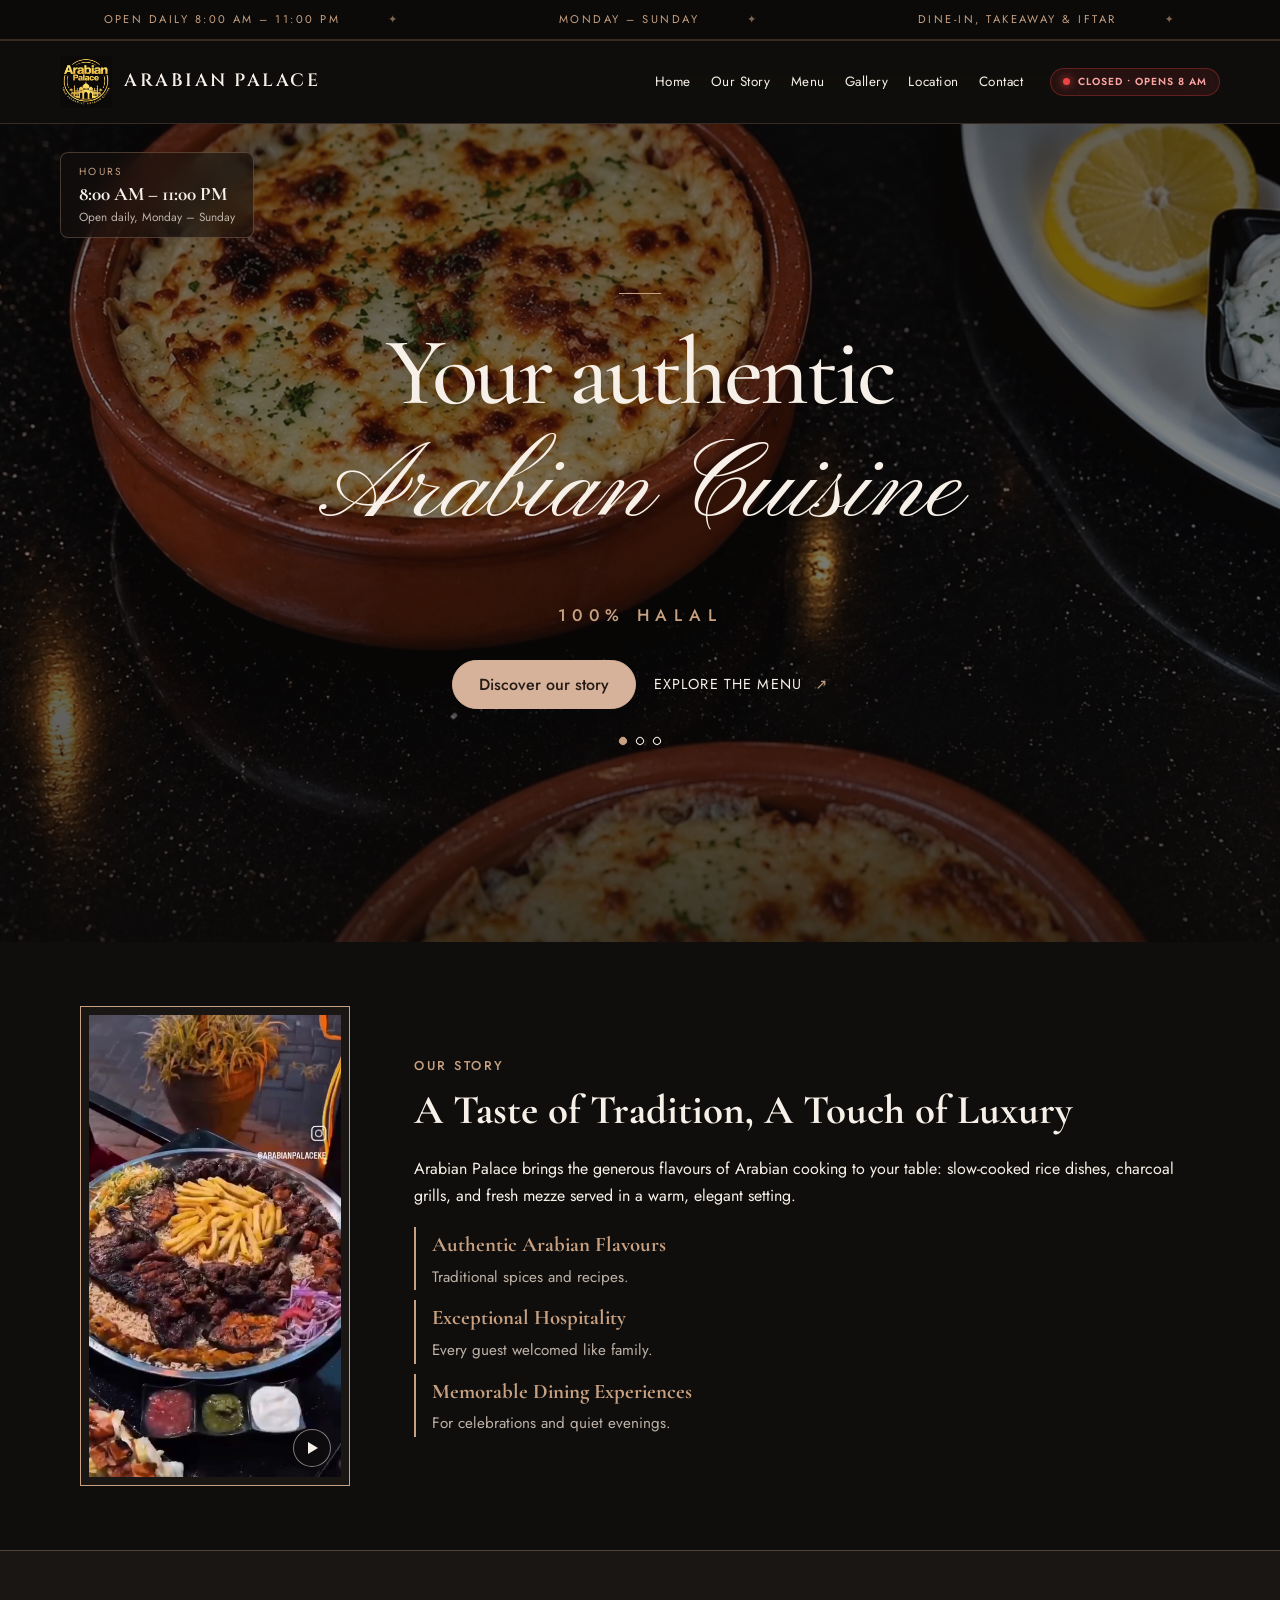
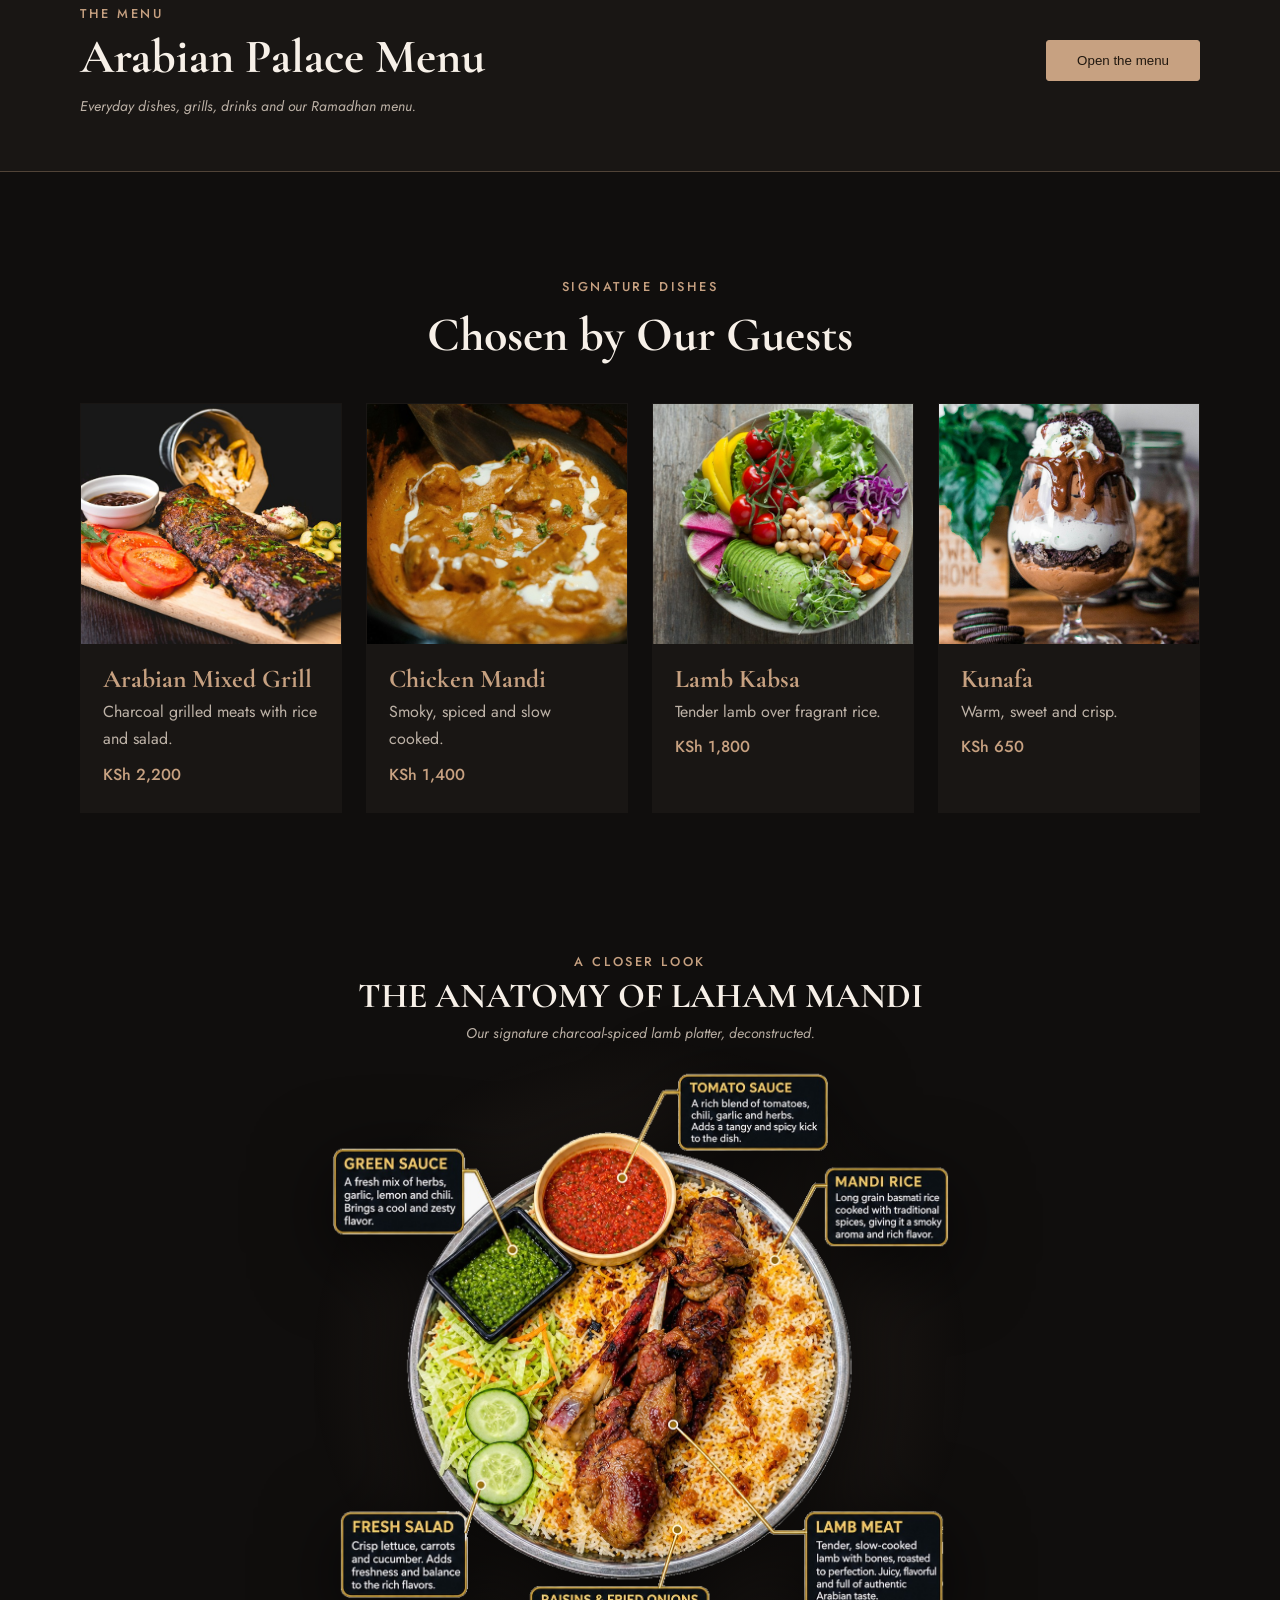
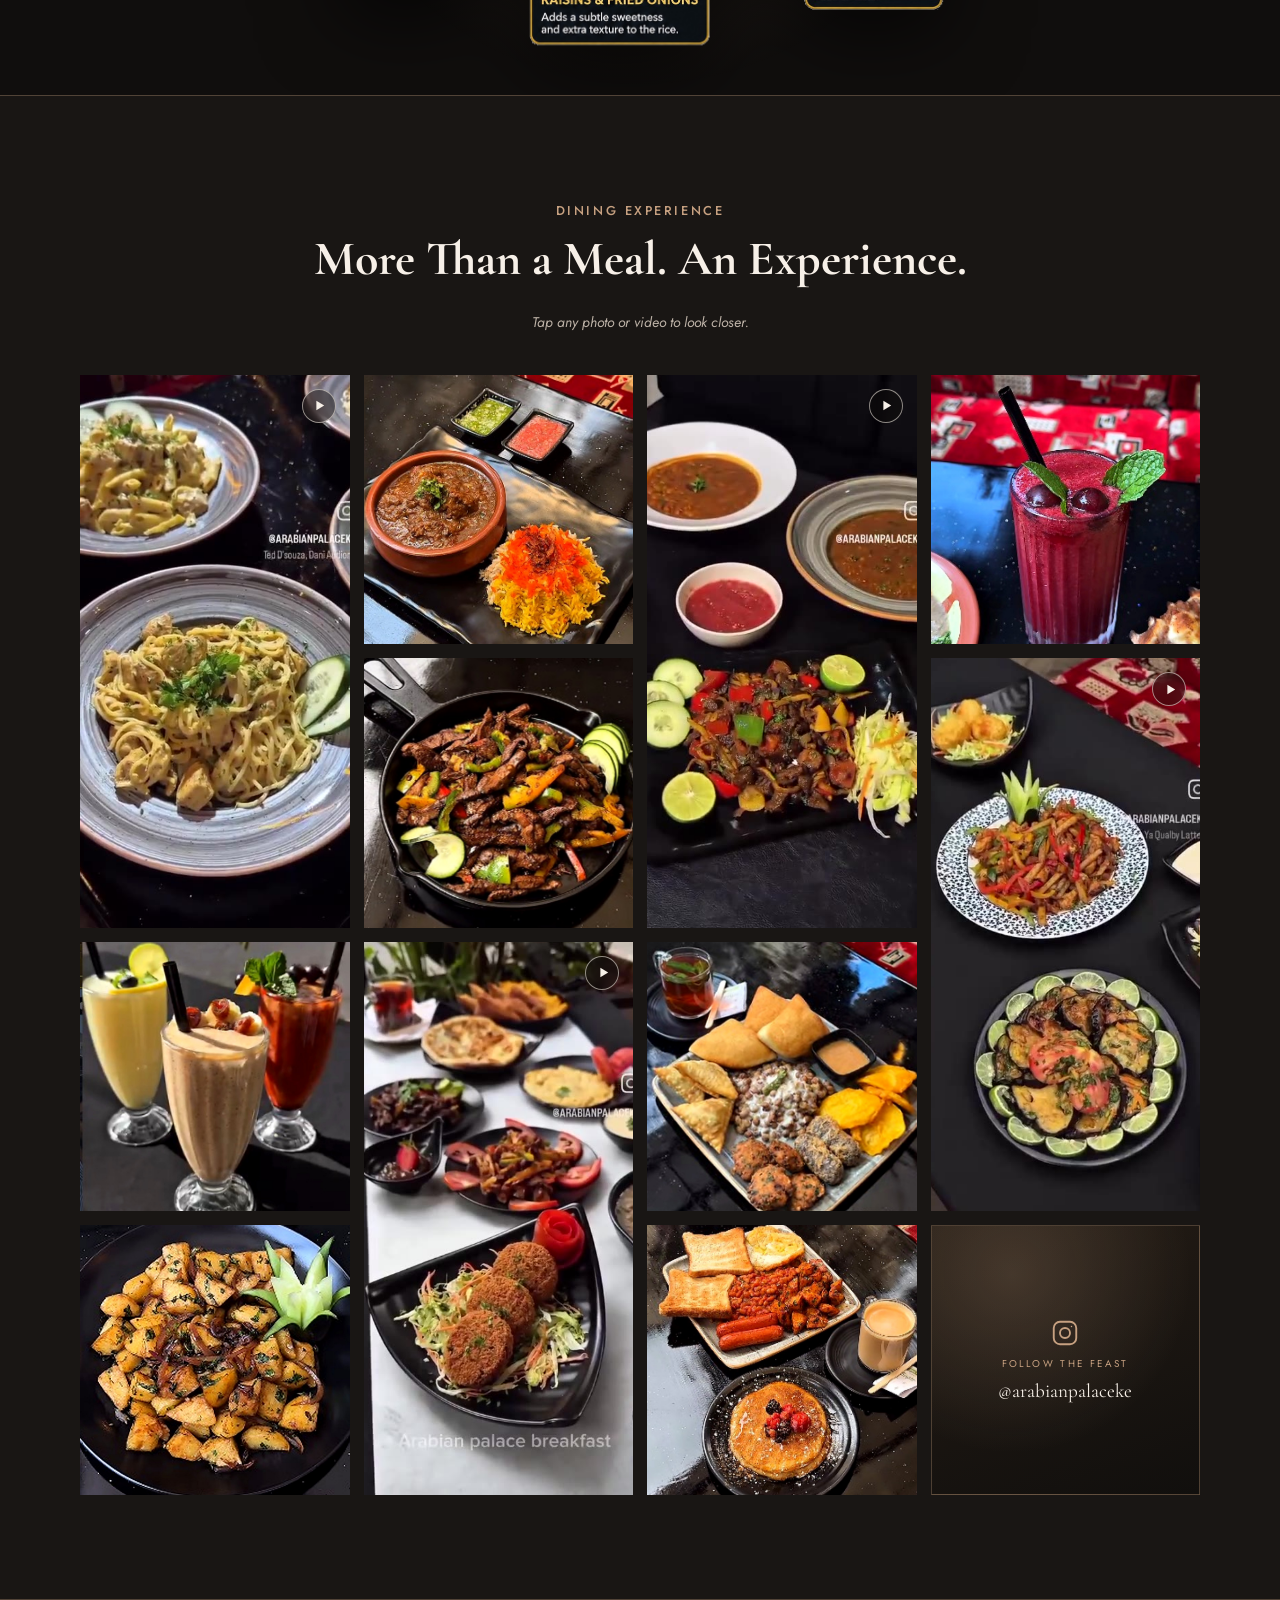
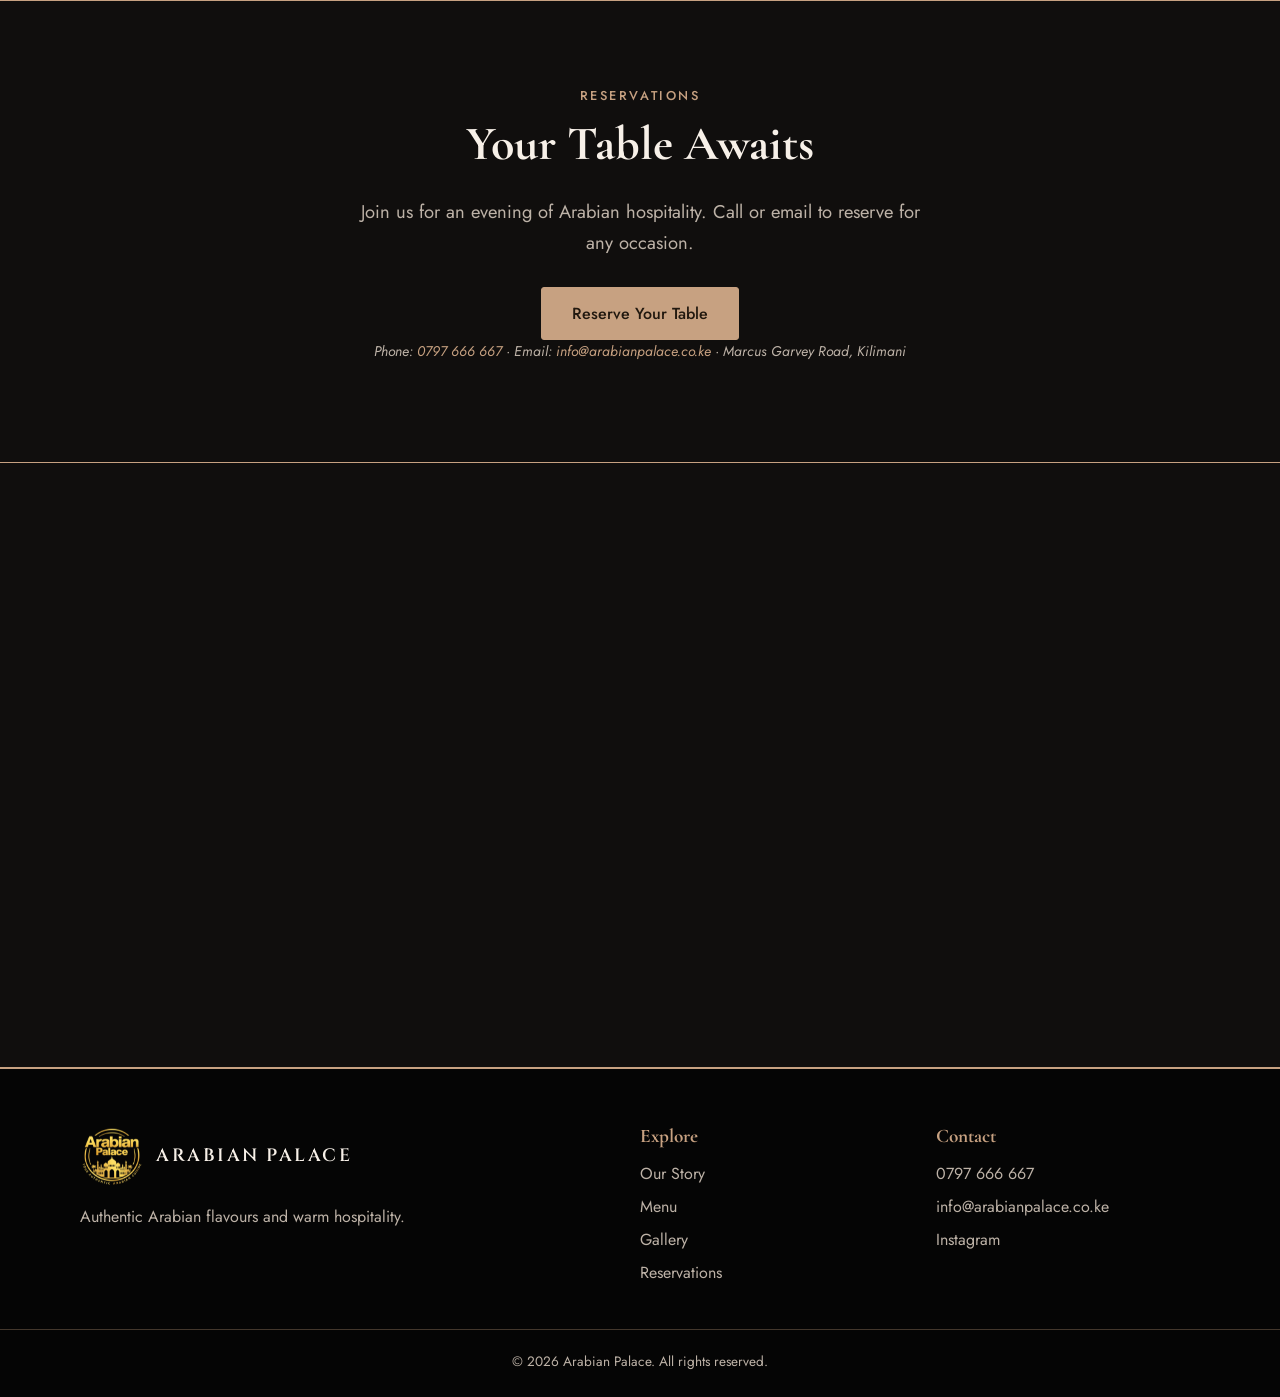
==== commit 75b91e59: "Enhance opening hours display and add responsive design for timing badge" ====
--- a/arabian-palace-site/index.html
+++ b/arabian-palace-site/index.html
@@ -80,10 +80,14 @@
   </div>
 
   <aside class="hero-hours-mini" aria-label="Opening hours">
-    <span class="mini-label">Hours</span>
-    <p class="hours-mini-time">8:00 AM – 11:00 PM</p>
-    <p class="hours-mini-days">Open daily, Monday – Sunday</p>
-  </aside>
+  <span class="mini-label">Hours</span>
+  <p class="hours-mini-time">8:00 AM – 11:00 PM</p>
+  <p class="hours-mini-days">Open daily, Monday – Sunday</p>
+  <span class="timing-top-pill hero-pill">
+    <span class="live-pulse" aria-hidden="true"></span>
+    <span class="timing-badge-text">OPEN NOW • CLOSES 11 PM</span>
+  </span>
+</aside>
 
   <div class="hero-content">
     <h1>Your authentic <span>Arabian Cuisine</span></h1>
@@ -333,7 +337,7 @@
   <div class="container split">
     <div>
       <p class="eyebrow">FIND US</p>
-      <h2>Come and Dine With Us</h2>
+      <h2>Dine With Us</h2>
       <p class="note">Visit us for dinner, celebrations, or a leisurely evening together.</p>
       <address>
         <p><strong>Address:</strong> Marcus Garvey Road, Kilimani</p>
@@ -445,11 +449,13 @@
 
   const isOpen = nairobiHour >= 8 && nairobiHour < 23;
   const statusLabel = document.querySelector('#timing-status-label');
-  const navBadge = document.querySelector('.timing-badge-text');
-  const navPill = document.querySelector('.timing-top-pill');
+  document.querySelectorAll('.timing-badge-text').forEach((el) => {
+  el.textContent = isOpen ? 'OPEN NOW • CLOSES 11 PM' : 'CLOSED • OPENS 8 AM';
+});
   if (statusLabel) statusLabel.textContent = isOpen ? 'Open Now • Closes 11 PM' : 'Closed • Opens 8:00 AM';
-  if (navBadge) navBadge.textContent = isOpen ? 'OPEN NOW • CLOSES 11 PM' : 'CLOSED • OPENS 8 AM';
-  if (navPill) navPill.classList.toggle('is-closed', !isOpen);
+  document.querySelectorAll('.timing-top-pill').forEach((el) => {
+  el.classList.toggle('is-closed', !isOpen);
+});
 
   const dishDialog = document.querySelector('.dish-dialog');
   const dialogImage = dishDialog.querySelector('.dish-dialog-image');
--- a/arabian-palace-site/style.css
+++ b/arabian-palace-site/style.css
@@ -755,4 +755,43 @@
   .lb-prev{left:14px}
   .lb-next{right:14px}
   .lb-caption{padding:12px 70px 28px;font-size:1.15rem}
+}
+
+/* ANATOMY: heading + image fit in one screen */
+:root{ --anatomy-offset:165px; } /* space taken by heading + padding; tune this */
+
+#anatomy.anatomy-section{
+  padding:24px 0 16px;
+  min-height:calc(100svh - var(--nav-h) - var(--marquee-h));
+  display:flex;
+  align-items:center;
+}
+#anatomy .section-head{margin-bottom:10px}
+#anatomy .section-head h2{
+  font-size:clamp(1.5rem,3.2vw,2.2rem);
+  margin-bottom:.15em;
+}
+#anatomy .eyebrow{margin-bottom:.3em}
+#anatomy .note{margin:0}
+
+#anatomy .anatomy-showcase{padding:0}
+#anatomy .anatomy-art{max-width:none;margin:0 auto}
+#anatomy .anatomy-art img{
+  width:auto;
+  max-width:100%;
+  height:auto;
+  max-height:max(260px, calc(100svh - var(--nav-h) - var(--marquee-h) - var(--anatomy-offset)));
+}
+
+@media (max-width:600px){
+  :root{ --anatomy-offset:190px; }
+  #anatomy.anatomy-section{padding:20px 0 12px}
+}
+
+/* OPEN NOW pill: in the navbar on laptop, in the Hours box on phone/tablet */
+.hero-hours-mini .timing-top-pill{display:none;margin:10px 0 0}
+
+@media (max-width:959px){
+  .nav-links .nav-cta{display:none}                 /* remove from hamburger */
+  .hero-hours-mini .timing-top-pill{display:inline-flex}
 }
